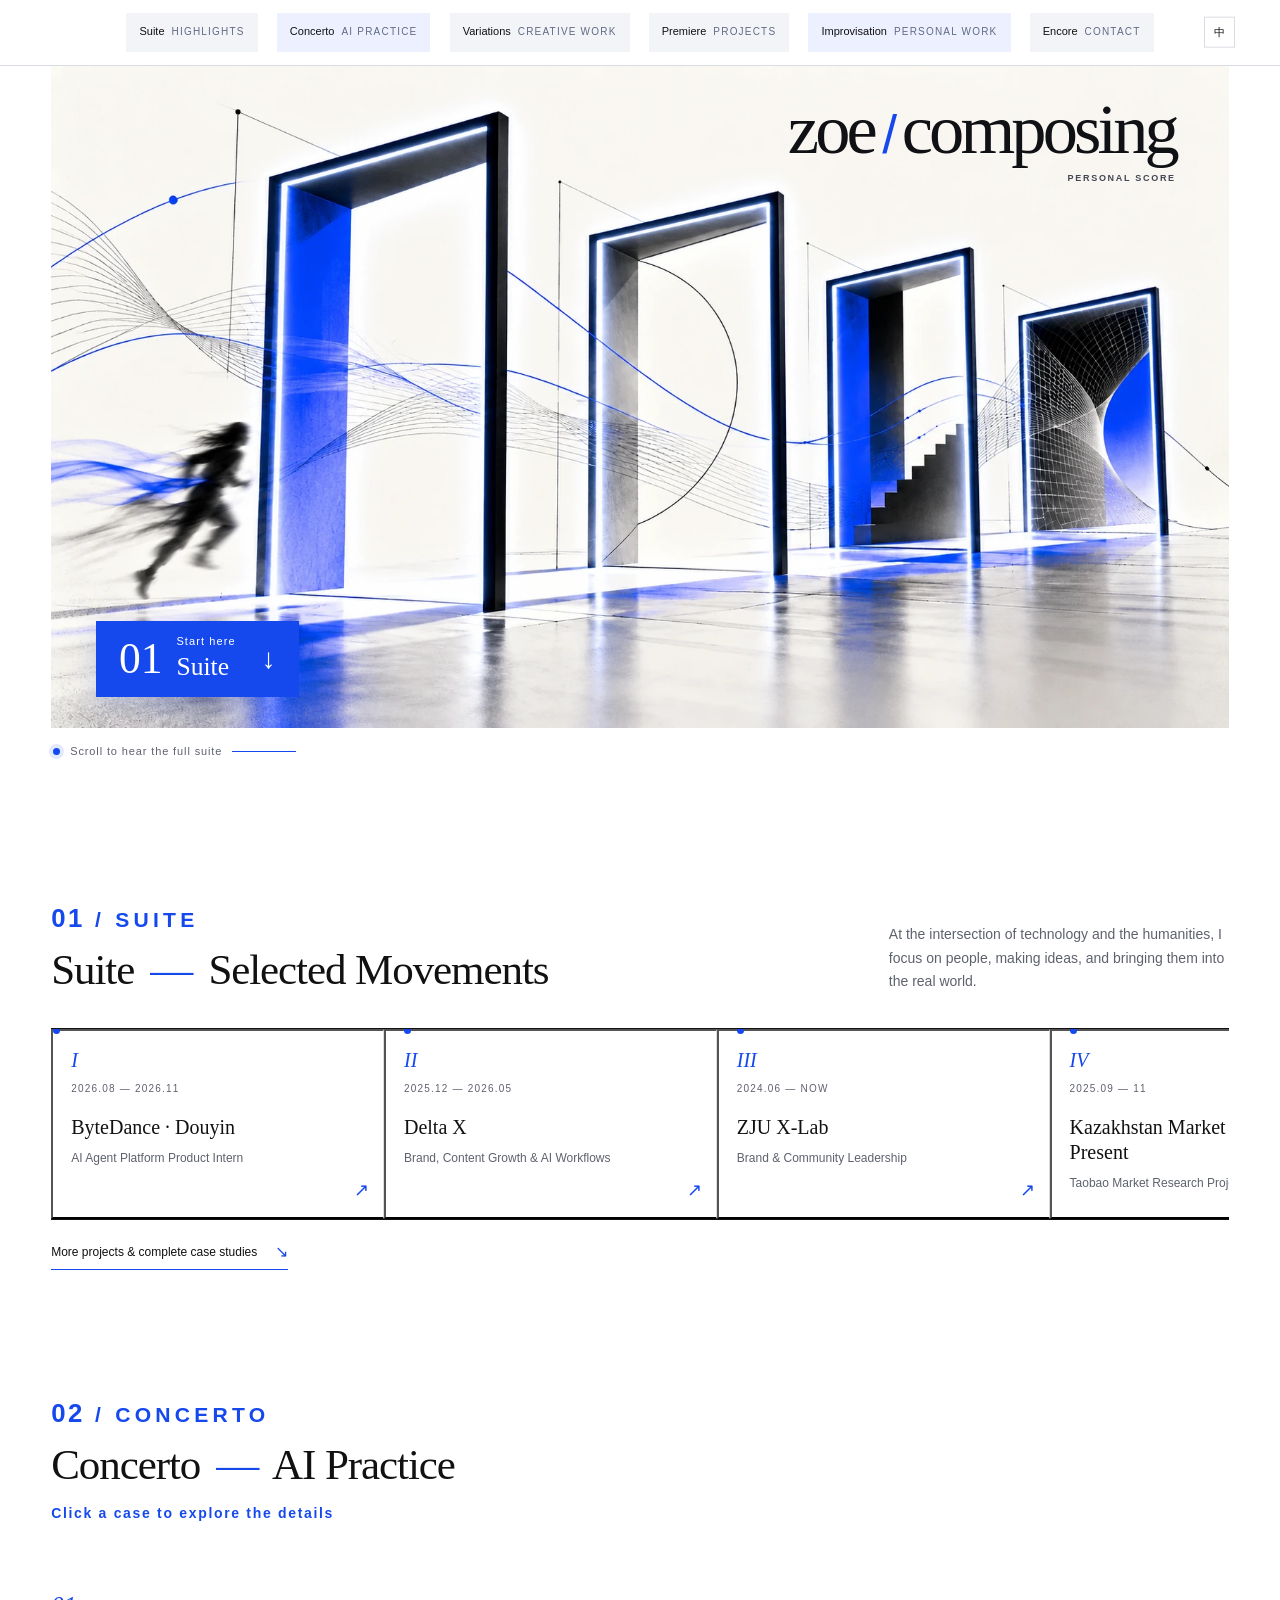
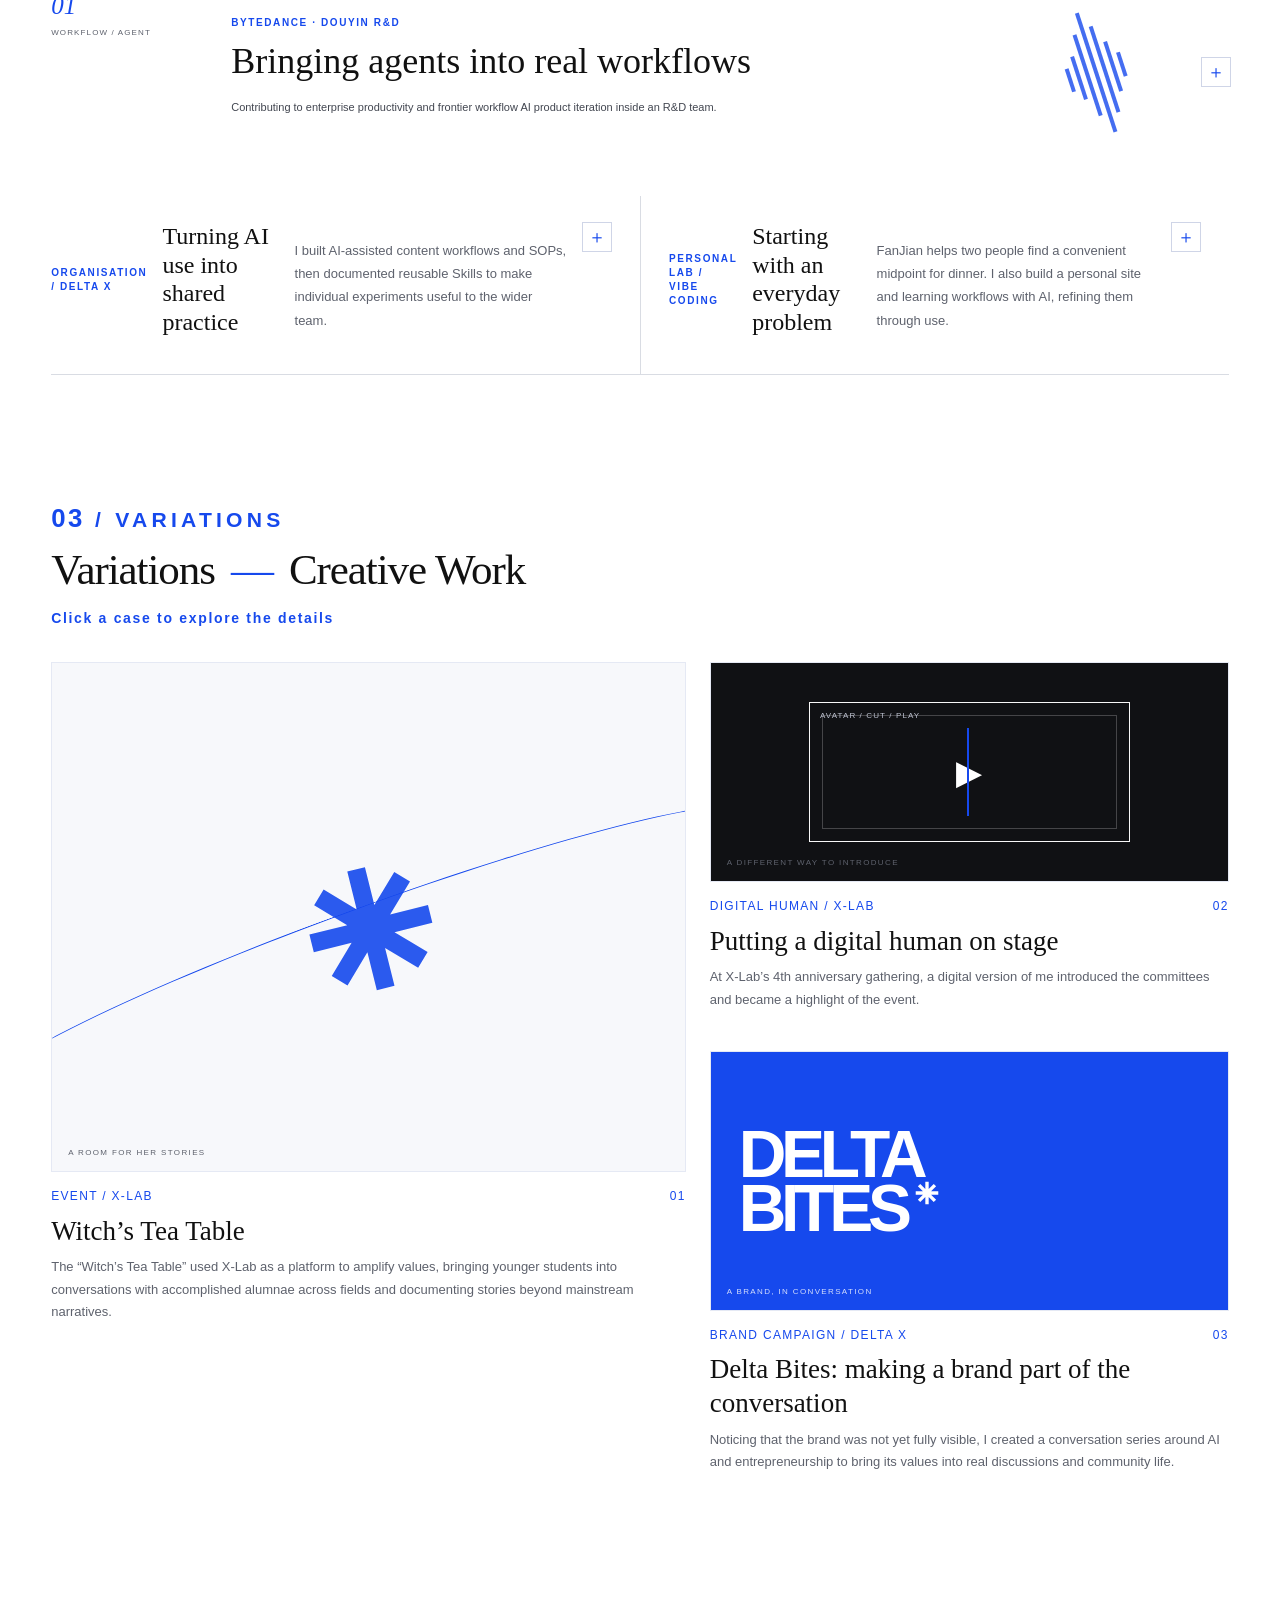
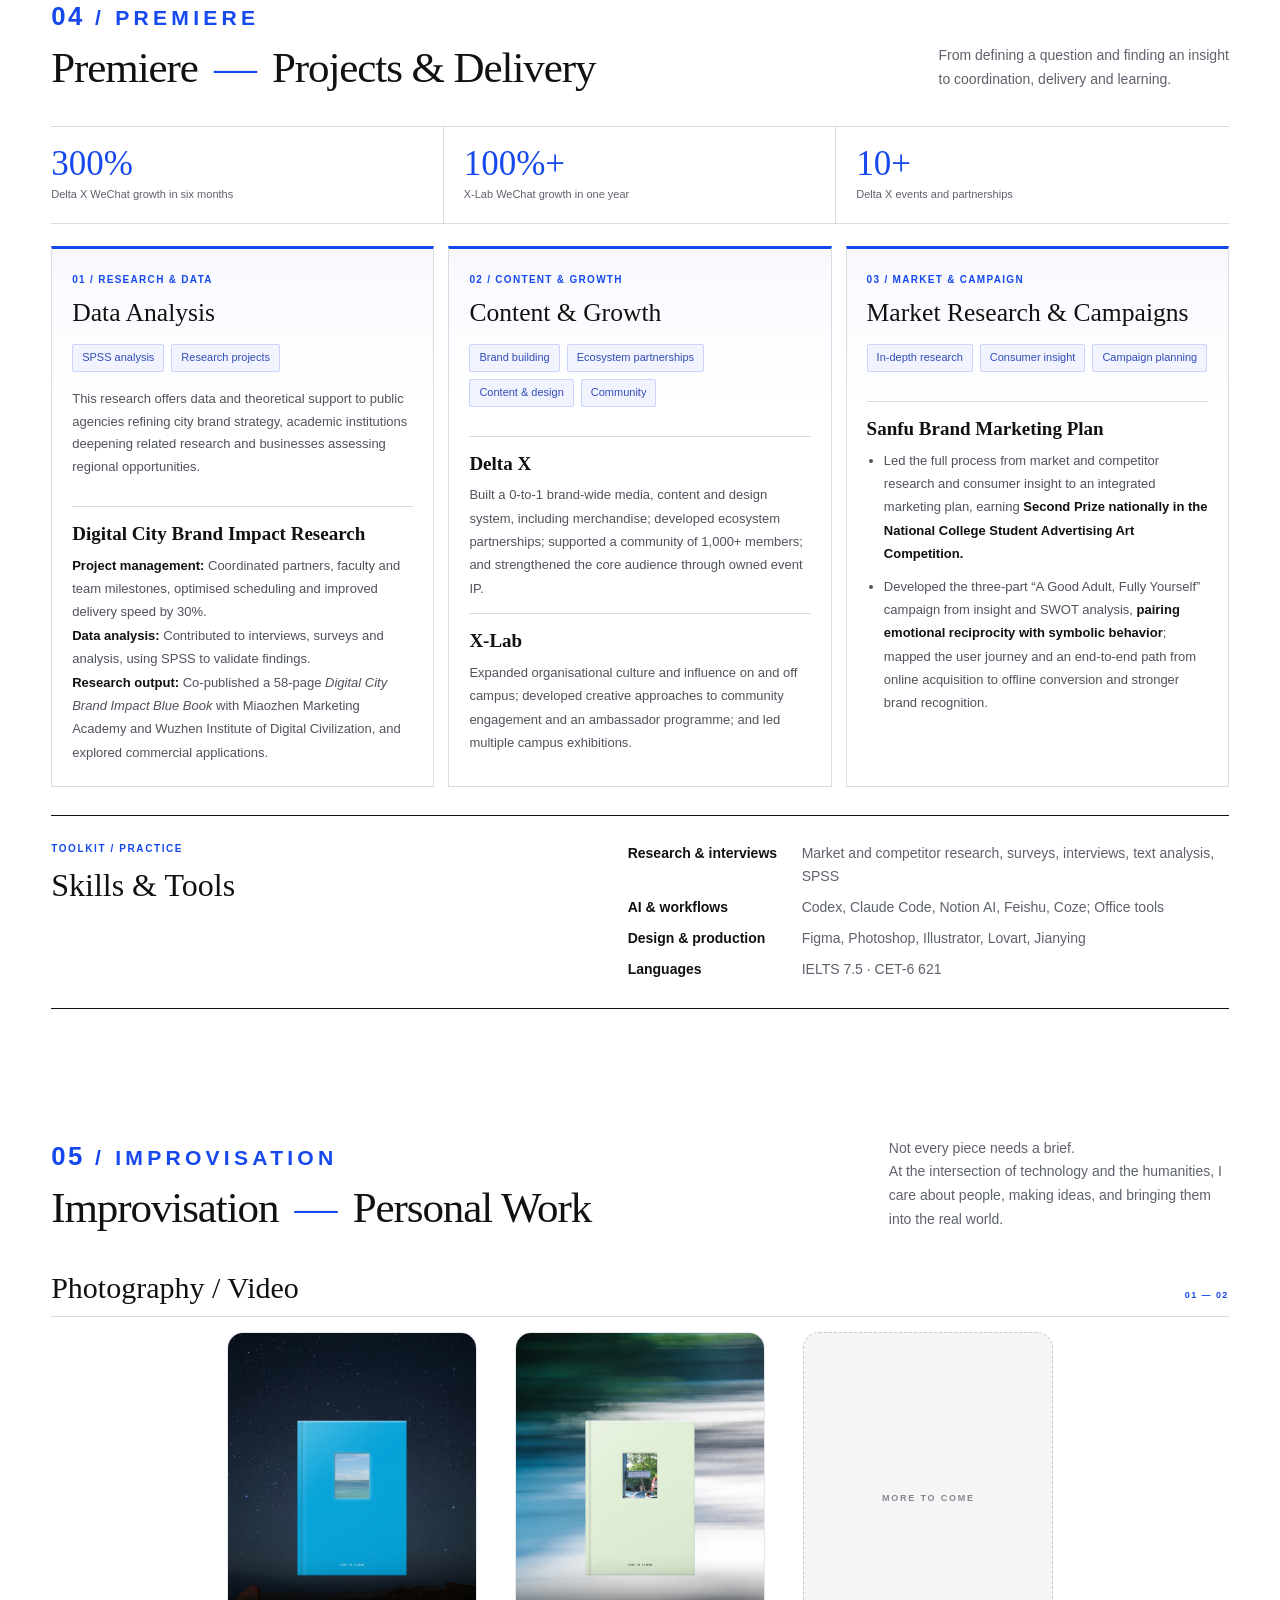
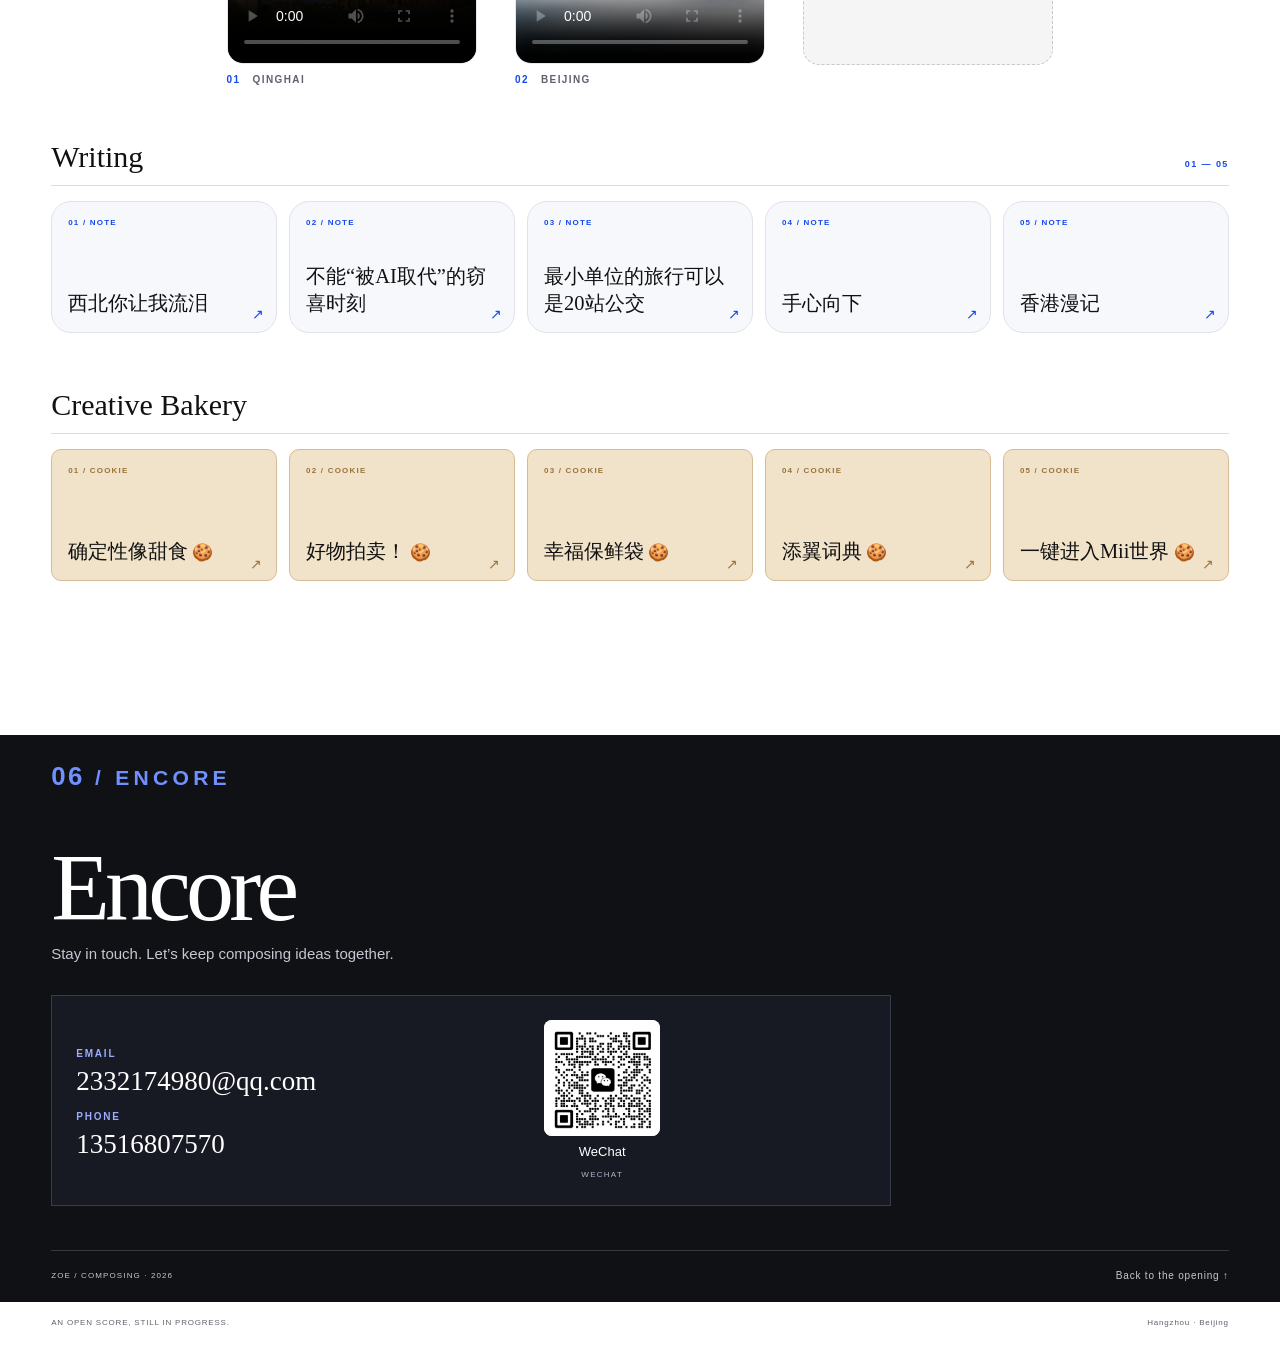
==== en.html @ f00bb07e "Publish complete zoe/composing portfolio with responsive layouts and media" ====
<!doctype html>
<html lang="en"><head><meta charset="utf-8"><meta name="viewport" content="width=device-width,initial-scale=1"><meta name="theme-color" content="#fff"><title>zoe/composing</title><meta name="description" content="Zoe's portfolio in AI practice, creative expression and project delivery."><link rel="stylesheet" href="portfolio.css?v=20261102-compact"><script defer src="portfolio.js?v=20261102-encore-qr"></script></head><body><a class="skip-link" href="#main">Skip to content</a>
<header class="site-header"><nav class="main-nav" aria-label="Main navigation"><a href="#suite"><span>Suite</span><small>HIGHLIGHTS</small></a><a href="#concerto"><span>Concerto</span><small>AI PRACTICE</small></a><a href="#variations"><span>Variations</span><small>CREATIVE WORK</small></a><a href="#premiere"><span>Premiere</span><small>PROJECTS</small></a><a href="#improvisation"><span>Improvisation</span><small>PERSONAL WORK</small></a><a href="#encore"><span>Encore</span><small>CONTACT</small></a></nav><div class="header-actions"><a class="language-switch" href="index.html" lang="zh-CN">中</a></div></header>
<main id="main"><section class="hero" aria-labelledby="hero-title"><div class="hero-art"><img src="images/hero.webp" alt="An abstract, blurred runner approaches but has not entered the first of four doorframes with white fluorescent edges and blue lines." fetchpriority="high"><h1 id="hero-title" class="hero-lockup"><span>zoe</span><i>/</i><span>composing</span><small>PERSONAL SCORE</small></h1><a class="suite-entry" href="#suite"><span class="suite-entry-number">01</span><span class="suite-entry-copy"><small>Start here</small><strong>Suite</strong></span><span class="suite-entry-arrow" aria-hidden="true">↓</span></a><a class="door-hotspot door-one" href="#concerto" aria-label="Enter Concerto: AI Practice"><span>02 · Concerto ↗</span></a><a class="door-hotspot door-two" href="#variations" aria-label="Enter Variations: Creative Work"><span>03 · Variations ↗</span></a><a class="door-hotspot door-three" href="#premiere" aria-label="Enter Premiere: Projects"><span>04 · Premiere ↗</span></a><a class="door-hotspot door-four" href="#improvisation" aria-label="Enter Improvisation: Personal Work"><span>05 · Improvisation ↗</span></a></div><div class="scroll-cue"><span class="pulse"></span>Scroll to hear the full suite <span class="cue-line"></span></div></section>

<section class="section" id="suite"><div class="section-head"><div><p class="kicker"><span class="kicker-number">01</span> / SUITE</p><h2>Suite <em>—</em> Selected Movements</h2></div><p class="section-intro">At the intersection of technology and the humanities, I focus on people, making ideas, and bringing them into the real world.</p></div><div class="timeline">
<button class="timeline-item" type="button" data-dialog-open="exp-bytedance"><span class="timeline-no">I</span><span class="timeline-date">2026.08 — 2026.11</span><strong>ByteDance · Douyin</strong><span class="timeline-role">AI Agent Platform Product Intern</span><span class="timeline-arrow">↗</span></button>
<button class="timeline-item" type="button" data-dialog-open="exp-delta"><span class="timeline-no">II</span><span class="timeline-date">2025.12 — 2026.05</span><strong>Delta X</strong><span class="timeline-role">Brand, Content Growth &amp; AI Workflows</span><span class="timeline-arrow">↗</span></button>
<button class="timeline-item" type="button" data-dialog-open="exp-xlab"><span class="timeline-no">III</span><span class="timeline-date">2024.06 — NOW</span><strong>ZJU X-Lab</strong><span class="timeline-role">Brand &amp; Community Leadership</span><span class="timeline-arrow">↗</span></button>
<button class="timeline-item" type="button" data-dialog-open="exp-kazakhstan"><span class="timeline-no">IV</span><span class="timeline-date">2025.09 — 11</span><strong>Kazakhstan Market Research &amp; Present</strong><span class="timeline-role">Taobao Market Research Project</span><span class="timeline-arrow">↗</span></button></div><a class="text-cta" href="#premiere">More projects &amp; complete case studies <span>↘</span></a></section>
<section class="section" id="concerto"><div class="section-head"><div><p class="kicker"><span class="kicker-number">02</span> / CONCERTO</p><h2>Concerto <em>—</em> AI Practice</h2><p class="section-note">Click a case to explore the details</p></div></div>
<details class="practice-feature"><summary><div class="feature-index">01 <span>WORKFLOW / AGENT</span></div><div class="feature-copy"><p class="micro-label">BYTEDANCE · DOUYIN R&amp;D</p><h3>Bringing agents into real workflows</h3><p>Contributing to enterprise productivity and frontier workflow AI product iteration inside an R&amp;D team.</p></div><div class="score-mark" aria-hidden="true"><span></span><span></span><span></span><span></span><span></span><span></span><span></span></div><span class="expand-mark" aria-hidden="true">＋</span></summary><div class="practice-extra"><p class="micro-label">BITS OF KNOW-HOW</p><ul><li>End-to-end delivery determines the impact of AI products for individuals and teams.</li><li>Product iteration should respect user habits, while meaningful innovation can still be disruptive.</li><li>A product’s differentiation often comes down to visibility.</li></ul></div></details>
<div class="concerto-grid"><details class="practice-mini"><summary><p class="micro-label">ORGANISATION / DELTA X</p><h3>Turning AI use into shared practice</h3><p>I built AI-assisted content workflows and SOPs, then documented reusable Skills to make individual experiments useful to the wider team.</p><span class="expand-mark" aria-hidden="true">＋</span></summary><div class="practice-extra"><p class="micro-label">HUMAN IN THE LOOP</p><h4>Visual assets</h4><p>Human idea → Claude / Codex → Figma / Lovart / Canva → human review and publishing</p><h4>Content production</h4><p>Human discussion and outline; set the writing Skill, output and boundaries → AI drafts the outline and copy → human review and publishing</p><p class="practice-insight">Bring creativity and insight to the front end, and judgment and a willingness to challenge to the back end, for stronger collaboration with AI.</p></div></details><details class="practice-mini"><summary><p class="micro-label">PERSONAL LAB / VIBE CODING</p><h3>Starting with an everyday problem</h3><p>FanJian helps two people find a convenient midpoint for dinner. I also build a personal site and learning workflows with AI, refining them through use.</p><span class="expand-mark" aria-hidden="true">＋</span></summary><div class="practice-extra"><h4>FanJian mini program</h4><p>A small tool built in two evenings with vibe coding to help local friends choose where to meet, eat or explore. It is currently in a test build; scan the code for a closer look.</p><div class="fanjian-visuals"><img class="case-qr" src="images/variations/fanjian-qr.jpeg" alt="FanJian mini program QR code"><img class="case-poster" src="images/variations/fanjian-poster.png" alt="FanJian mini program poster"></div><h4>Personal Skills and AI tools</h4><p>My English-learning website, a local gazetteer Skill, daily news and technology briefings, and a weekly creative-trends digest.</p></div></details></div></section>
<section class="section" id="variations"><div class="section-head"><div><p class="kicker"><span class="kicker-number">03</span> / VARIATIONS</p><h2>Variations <em>—</em> Creative Work</h2><p class="section-note">Click a case to explore the details</p></div></div><div class="variation-grid">
<article class="variation-card variation-card-large"><button class="variation-open" type="button" data-dialog-open="work-witch" aria-label="Open Witch’s Tea Table case"><span class="variation-art witch-art" aria-hidden="true"><span class="moon-mark"><svg class="score-star" viewBox="0 0 100 100" aria-hidden="true"><path fill="currentColor" d="M43 3h14v30l21-21 10 10-21 21h30v14H67l21 21-10 10-21-21v30H43V67L22 88 12 78l21-21H3V43h30L12 22l10-10 21 21Z"/></svg></span><span class="art-caption">A ROOM FOR HER STORIES</span><div class="orbit-line"></div></span></button><div class="variation-meta"><span>EVENT / X-LAB</span><span>01</span></div><h3>Witch’s Tea Table</h3><p>The “Witch’s Tea Table” used X-Lab as a platform to amplify values, bringing younger students into conversations with accomplished alumnae across fields and documenting stories beyond mainstream narratives.</p></article>
<article class="variation-card"><button class="variation-open" type="button" data-dialog-open="work-digital" aria-label="Open digital human video case"><span class="variation-art digital-art" aria-hidden="true"><span class="screen-frame"><span>AVATAR / CUT / PLAY</span><i>▶</i></span><span class="art-caption">A DIFFERENT WAY TO INTRODUCE</span></span></button><div class="variation-meta"><span>DIGITAL HUMAN / X-LAB</span><span>02</span></div><h3>Putting a digital human on stage</h3><p>At X-Lab’s 4th anniversary gathering, a digital version of me introduced the committees and became a highlight of the event.</p></article>
<article class="variation-card variation-card-wide"><button class="variation-open" type="button" data-dialog-open="work-bites" aria-label="Open Delta Bites case"><span class="variation-art bites-art" aria-hidden="true"><span class="bites-word">DELTA<br>BITES<span><svg class="score-star" viewBox="0 0 100 100" aria-hidden="true"><path fill="currentColor" d="M43 3h14v30l21-21 10 10-21 21h30v14H67l21 21-10 10-21-21v30H43V67L22 88 12 78l21-21H3V43h30L12 22l10-10 21 21Z"/></svg></span></span><span class="art-caption">A BRAND, IN CONVERSATION</span></span></button><div class="variation-meta"><span>BRAND CAMPAIGN / DELTA X</span><span>03</span></div><h3>Delta Bites: making a brand part of the conversation</h3><p>Noticing that the brand was not yet fully visible, I created a conversation series around AI and entrepreneurship to bring its values into real discussions and community life.</p></article>
</div></section>
<section class="section" id="premiere"><div class="section-head"><div><p class="kicker"><span class="kicker-number">04</span> / PREMIERE</p><h2>Premiere <em>—</em> Projects &amp; Delivery</h2></div><p class="section-intro">From defining a question and finding an insight<br>to coordination, delivery and learning.</p></div>
<div class="outcomes"><div><b>300%</b><span>Delta X WeChat growth in six months</span></div><div><b>100%+</b><span>X-Lab WeChat growth in one year</span></div><div><b>10+</b><span>Delta X events and partnerships</span></div></div>
<div class="premiere-grid" tabindex="0" role="region" aria-label="Projects: swipe horizontally to explore">
<article class="premiere-card"><p class="premiere-index">01 / RESEARCH &amp; DATA</p><h3>Data Analysis</h3><div class="capability-tags"><span>SPSS analysis</span><span>Research projects</span></div><p class="premiere-intro">This research offers data and theoretical support to public agencies refining city brand strategy, academic institutions deepening related research and businesses assessing regional opportunities.</p><div class="premiere-project"><h4>Digital City Brand Impact Research</h4><p><b>Project management:</b> Coordinated partners, faculty and team milestones, optimised scheduling and improved delivery speed by 30%.<br><b>Data analysis:</b> Contributed to interviews, surveys and analysis, using SPSS to validate findings.<br><b>Research output:</b> Co-published a 58-page <i>Digital City Brand Impact Blue Book</i> with Miaozhen Marketing Academy and Wuzhen Institute of Digital Civilization, and explored commercial applications.</p></div></article>
<article class="premiere-card"><p class="premiere-index">02 / CONTENT &amp; GROWTH</p><h3>Content &amp; Growth</h3><div class="capability-tags"><span>Brand building</span><span>Ecosystem partnerships</span><span>Content &amp; design</span><span>Community</span></div><div class="premiere-project"><h4>Delta X</h4><p>Built a 0-to-1 brand-wide media, content and design system, including merchandise; developed ecosystem partnerships; supported a community of 1,000+ members; and strengthened the core audience through owned event IP.</p></div><div class="premiere-project"><h4>X-Lab</h4><p>Expanded organisational culture and influence on and off campus; developed creative approaches to community engagement and an ambassador programme; and led multiple campus exhibitions.</p></div></article>
<article class="premiere-card"><p class="premiere-index">03 / MARKET &amp; CAMPAIGN</p><h3>Market Research &amp; Campaigns</h3><div class="capability-tags"><span>In-depth research</span><span>Consumer insight</span><span>Campaign planning</span></div><div class="premiere-project"><h4>Sanfu Brand Marketing Plan</h4><ul><li>Led the full process from market and competitor research and consumer insight to an integrated marketing plan, earning <strong>Second Prize nationally in the National College Student Advertising Art Competition.</strong></li><li>Developed the three-part “A Good Adult, Fully Yourself” campaign from insight and SWOT analysis, <strong>pairing emotional reciprocity with symbolic behavior</strong>; mapped the user journey and an end-to-end path from online acquisition to offline conversion and stronger brand recognition.</li></ul></div></article>
</div>
<div class="toolkit"><div><p class="micro-label">TOOLKIT / PRACTICE</p><h3>Skills &amp; Tools</h3></div><div class="toolkit-list"><p><b>Research &amp; interviews</b><span>Market and competitor research, surveys, interviews, text analysis, SPSS</span></p><p><b>AI &amp; workflows</b><span>Codex, Claude Code, Notion AI, Feishu, Coze; Office tools</span></p><p><b>Design &amp; production</b><span>Figma, Photoshop, Illustrator, Lovart, Jianying</span></p><p><b>Languages</b><span>IELTS 7.5 · CET-6 621</span></p></div></div></section>
<section class="section" id="improvisation"><div class="section-head"><div><p class="kicker"><span class="kicker-number">05</span> / IMPROVISATION</p><h2>Improvisation <em>—</em> Personal Work</h2></div><p class="section-intro">Not every piece needs a brief.<br>At the intersection of technology and the humanities, I care about people, making ideas, and bringing them into the real world.</p></div><div class="improv-subhead"><h3>Photography / Video</h3><span>01 — 02</span></div><div class="video-score"><figure class="video-piece"><div class="video-frame"><video controls playsinline preload="metadata" poster="images/improvisation/cover-1.jpg" aria-label="Photography collection 1" title="Photography collection 1"><source src="images/improvisation/摄影集1.mp4" type="video/mp4"></video></div><figcaption><span>01</span> QINGHAI</figcaption></figure><figure class="video-piece"><div class="video-frame"><video controls playsinline preload="metadata" poster="images/improvisation/cover-2.jpg" aria-label="Photography collection 2" title="Photography collection 2"><source src="images/improvisation/摄影集2.mp4" type="video/mp4"></video></div><figcaption><span>02</span> BEIJING</figcaption></figure><figure class="video-piece video-coming"><div class="video-frame video-placeholder" role="img" aria-label="More to come"><span>MORE TO COME</span></div></figure></div><div class="improv-subhead writing-subhead"><h3>Writing</h3><span>01 — 05</span></div><div class="improv-tiles writing-tiles"><button class="improv-tile writing-tile" type="button" data-card-open="writing-1" aria-haspopup="dialog"><span class="tile-index">01 / NOTE</span><span class="tile-title">西北你让我流泪</span><span class="tile-arrow" aria-hidden="true">↗</span></button><button class="improv-tile writing-tile" type="button" data-card-open="writing-2" aria-haspopup="dialog"><span class="tile-index">02 / NOTE</span><span class="tile-title">不能“被AI取代”的窃喜时刻</span><span class="tile-arrow" aria-hidden="true">↗</span></button><button class="improv-tile writing-tile" type="button" data-card-open="writing-3" aria-haspopup="dialog"><span class="tile-index">03 / NOTE</span><span class="tile-title">最小单位的旅行可以是20站公交</span><span class="tile-arrow" aria-hidden="true">↗</span></button><button class="improv-tile writing-tile" type="button" data-card-open="writing-4" aria-haspopup="dialog"><span class="tile-index">04 / NOTE</span><span class="tile-title">手心向下</span><span class="tile-arrow" aria-hidden="true">↗</span></button><button class="improv-tile writing-tile" type="button" data-card-open="writing-5" aria-haspopup="dialog"><span class="tile-index">05 / NOTE</span><span class="tile-title">香港漫记</span><span class="tile-arrow" aria-hidden="true">↗</span></button></div><div class="bakery-strip"><div class="bakery-heading"><div><h3>Creative Bakery</h3></div></div><div class="improv-tiles bakery-tiles"><button class="improv-tile bakery-tile" type="button" data-card-open="bakery-1" aria-haspopup="dialog"><span class="tile-index">01 / COOKIE</span><span class="tile-title">确定性像甜食</span><span class="tile-arrow" aria-hidden="true">↗</span></button><button class="improv-tile bakery-tile" type="button" data-card-open="bakery-2" aria-haspopup="dialog"><span class="tile-index">02 / COOKIE</span><span class="tile-title">好物拍卖！</span><span class="tile-arrow" aria-hidden="true">↗</span></button><button class="improv-tile bakery-tile" type="button" data-card-open="bakery-3" aria-haspopup="dialog"><span class="tile-index">03 / COOKIE</span><span class="tile-title">幸福保鲜袋</span><span class="tile-arrow" aria-hidden="true">↗</span></button><button class="improv-tile bakery-tile" type="button" data-card-open="bakery-4" aria-haspopup="dialog"><span class="tile-index">04 / COOKIE</span><span class="tile-title">添翼词典</span><span class="tile-arrow" aria-hidden="true">↗</span></button><button class="improv-tile bakery-tile" type="button" data-card-open="bakery-5" aria-haspopup="dialog"><span class="tile-index">05 / COOKIE</span><span class="tile-title">一键进入Mii世界</span><span class="tile-arrow" aria-hidden="true">↗</span></button></div></div></section>
<section class="encore-section" id="encore"><div class="encore-top"><p class="kicker"><span class="kicker-number">06</span> / ENCORE</p></div><div class="encore-main"><h2>Encore</h2><p>Stay in touch. Let’s keep composing ideas together.</p><div class="contact-grid"><div class="contact-details"><span class="contact-label">EMAIL</span><a href="mailto:2332174980@qq.com">2332174980@qq.com</a><span class="contact-label">PHONE</span><a class="contact-phone" href="tel:13516807570">13516807570</a></div><div class="qr-card"><img class="qr-image" src="images/contact/wechat-qr.jpg" alt="WeChat QR code" loading="lazy"><span>WeChat</span><small>WECHAT</small></div></div></div><div class="encore-bottom"><span>ZOE / COMPOSING · 2026</span><a href="#">Back to the opening ↑</a></div></section>
</main><div class="dialog-layer">
<dialog class="info-dialog" id="exp-bytedance"><div class="dialog-head"><div><p>EXPERIENCE / 01</p><h2>ByteDance · Douyin</h2></div><button class="dialog-close" type="button" aria-label="Close">×</button></div><div class="dialog-body"><p class="dialog-role">AI Agent Platform Product Intern · Aug–Nov 2026</p><p>Working on an internal AI Agent platform in Douyin’s R&amp;D organisation, exploring collaboration around task context, workflows and team knowledge.</p><h3>What I worked on</h3><ul><li>Built a user segmentation and lifecycle framework from behavioral data. During the tracking period, weekly churn fell by one third and reactivation among churned users rose by about 20%.</li><li>Independently conducted in-depth interviews on the product and comparable tools, surfacing pain points around notification overload, Agent loop stability and cross-task context.</li><li>Designed product growth initiatives through scenario-led examples, high-frequency templates and user practices; template coverage rose 20% and weekly retention increased 30%+.</li></ul></div></dialog>
<dialog class="info-dialog" id="exp-delta"><div class="dialog-head"><div><p>EXPERIENCE / 02</p><h2>Delta X</h2></div><button class="dialog-close" type="button" aria-label="Close">×</button></div><div class="dialog-body"><p class="dialog-role">Startup incubator · Dec 2025–May 2026</p><p>Delta X supports original innovation by young people in China and early PMF discovery, with a focus on applied AI. As Brand &amp; Growth Lead, I owned brand strategy, content systems and audience growth.</p><h3>What I worked on</h3><ul><li><b>AI-assisted content operations:</b> Combined Claude Code and Codex with Lovart and Figma; created reusable writing Skills and 5+ SOPs across events, communities and editorial programs, raising team content output efficiency by about 40%.</li><li><b>Brand IP and partnerships:</b> Launched Delta Bites, a conversation series on AI agents, AI startups and innovation. Co-produced 10+ events with Douyin, ZhenFund, MiraclePlus and Datawhale.</li><li><b>Content growth:</b> Built WeChat and Xiaohongshu channels. WeChat followers grew 300% in six months; 10+ vertical communities reached 1,000+ founders, investors and developers.</li></ul></div></dialog>
<dialog class="info-dialog" id="exp-xlab"><div class="dialog-head"><div><p>EXPERIENCE / 03</p><h2>ZJU X-Lab</h2></div><button class="dialog-close" type="button" aria-label="Close">×</button></div><div class="dialog-body"><p class="dialog-role">Brand and organisation leadership · Jun 2024–present</p><p>ZJU X-Lab is Zhejiang University’s university-level innovation and entrepreneurship platform. As Brand Lead, I built its content system, partnerships and student team.</p><h3>Brand building</h3><ul><li>Reframed the lab’s communications and built website and WeChat content systems; WeChat followers grew over 100% in one year, with dozens of original and high-performing articles.</li><li>Created a “2+4” editorial program based on audience needs and the lab’s strengths. My article was published on the Frontline platform.</li></ul><h3>Programs and leadership</h3><ul><li>Led 10+ exhibitions, university-industry partnerships, Women’s Day programs and interdisciplinary bootcamps, reaching 10,000+ attendances.</li><li>Led a team of 100+ students, built mentorship practices and a core PR team, and documented 50+ collaboration resources.</li></ul></div></dialog>
<dialog class="info-dialog" id="exp-kazakhstan"><div class="dialog-head"><div><p>EXPERIENCE / 04</p><h2>Kazakhstan Market Research &amp; Present</h2></div><button class="dialog-close" type="button" aria-label="Close">×</button></div><div class="dialog-body"><p class="dialog-role">Taobao market entry plan · Sep–Nov 2025</p><p>Researched Kazakhstan’s e-commerce market, consumer behavior, social platforms and creators to inform Taobao’s market entry and marketing plan.</p><h3>Deliverables</h3><ul><li>Market and consumer research across the economy, e-commerce and shopping behaviors, delivered as a 58-page report.</li><li>Social landscape analysis of Instagram and TikTok, a creator evaluation framework and a shortlist of 100+ high-potential KOL/KOC accounts.</li><li>Full-funnel growth strategy spanning acquisition, conversion and retention, with creator, seasonal and event marketing and tiered creator partnerships.</li></ul></div></dialog>
<dialog class="info-dialog" id="work-witch"><div class="dialog-head"><div><p>CREATIVE CASE / 01 · X-LAB</p><h2>Witch’s Tea Table</h2></div><button class="dialog-close" type="button" aria-label="Close">×</button></div><div class="dialog-body"><img class="case-cover" src="images/variations/witch-cover.png" alt="Witch’s Tea Table event cover"><p>Women’s stories have long mattered to me. In March 2025, I started a small International Women’s Day project using books, handwritten letters and postcard exchanges to share feminist perspectives.</p><p>Realising the limits of an individual effort, I brought the project to X-Lab in 2026 and invited younger students to speak with accomplished alumnae from many fields. The conversations explored a wide range of life questions and made space for stories beyond male-centered and mainstream narratives. The final work reached audiences beyond the original community.</p><p>More than the event itself, I value that it turned a personal concern into action and gave me a wider platform to move toward the change I hope to see.</p><p><a class="inline-link" href="https://mp.weixin.qq.com/s/eCism3tfy1Ztk7DcNquB4w" target="_blank" rel="noopener">Read the event recap ↗</a></p></div></dialog>
<dialog class="info-dialog" id="work-digital"><div class="dialog-head"><div><p>CREATIVE CASE / 02 · X-LAB</p><h2>Putting a digital human on stage</h2></div><button class="dialog-close" type="button" aria-label="Close">×</button></div><div class="dialog-body"><video class="case-video" controls playsinline preload="metadata" poster="images/variations/digital-human-cover.jpg"><source src="images/variations/digital-human.mp4" type="video/mp4">Your browser does not support video playback.</video><p>I enjoy exploring different forms of expression, including video. A digital human made a usually dry committee introduction more engaging, with sound effects and animation sustaining audience interest. Its expressive range can exceed everyday human performance, though it is also harder to control, so for now I treat it as an experiment in entertainment.</p></div></dialog>
<dialog class="info-dialog" id="work-bites"><div class="dialog-head"><div><p>CREATIVE CASE / 03 · DELTA X</p><h2>Delta Bites: Bringing the brand to life through conversation</h2></div><button class="dialog-close" type="button" aria-label="Close">×</button></div><div class="dialog-body"><img class="case-cover" src="images/variations/delta-bites-cover.png" alt="Delta Bites event visual cover"><p>There is plenty of discussion about tools, while the application layer changes rapidly. We wanted to explore what can last through cycles, and how people can find their footing in the current.</p><p>We also saw that the brand relied heavily on external partnerships for reach and had limited recognition of its own. We started bringing together people who were making things and named the series “Delta Bites” — Delta X’s own IP.</p><p>Our conversations explore people-centered themes: how higher education shapes people and their growth, interaction between people and agents, product design, and startup ecosystems in Silicon Valley and China.</p><p>As a core initiator, I coordinated planning, promotion, guest outreach, community and on-site execution, and established the series’ brand guidelines.</p><p>Selected episodes:</p><p><a class="inline-link" href="https://mp.weixin.qq.com/s/dFhjvTXKNXHSsbANmIZtbw" target="_blank" rel="noopener">Episode highlight 1 ↗</a> <a class="inline-link" href="https://mp.weixin.qq.com/s/AZipOYZiybHIOFI0wAgfJw" target="_blank" rel="noopener">Episode highlight 2 ↗</a></p></div></dialog><dialog class="info-dialog writing-dialog" id="writing-1" data-card-group="writing" data-card-index="1"><div class="dialog-head"><div><p>WRITING / PERSONAL NOTES</p><h2>西北你让我流泪</h2></div><button class="dialog-close" type="button" aria-label="关闭">×</button></div><div class="writing-cover"><img src="images/writing/cover-1.jpeg" alt="Writing cover 1" loading="lazy"></div><div class="dialog-body card-body"><p>西北或者只说青海，把我变成“感性”的人。</p><p>其实那边风大，沙大，加上我不爱戴墨镜，让双眼承受了太多，而面对种种景致又要尽可能地睁大眼睛。</p><p>到了后面几天，风一刮我就会开始流泪，沙子进眼睛了，也会。</p><p>还有些时候其实无关风沙，只是面对这些从未见过的地形地貌，面对远远超出人类想象的宏大，忽然就泪水盈眶。</p><p>奇崛的地貌在脚下展开，日夜间眼前的景色交替着变：黑色的火山岩与粗粝的沙土竟能画出江南样的水墨画。劲风掀起尘暴的瞬间美得像武侠片；</p><p>雪山融水改道，荒漠的雅丹地貌自此注入水流与生命。走在大土堆之间，等到日落与粉黛晚霞缓缓降临；</p><p>夜里行至无光区，万里银河就这样横亘于前，浩瀚星空像球幕一样包裹着地面。</p><p>而在此之前，我们对头顶的星空、远处的山峦、脚下的沙土毫无察觉。</p></div><div class="card-nav" aria-label="Card navigation"><button type="button" data-card-prev aria-label="Previous card">‹</button><button type="button" data-card-next aria-label="Next card">›</button></div></dialog><dialog class="info-dialog writing-dialog" id="writing-2" data-card-group="writing" data-card-index="2"><div class="dialog-head"><div><p>WRITING / PERSONAL NOTES</p><h2>不能“被AI取代”的窃喜时刻</h2></div><button class="dialog-close" type="button" aria-label="关闭">×</button></div><div class="writing-cover writing-cover-full"><img src="images/writing/cover-2.jpeg" alt="Writing cover 2" loading="lazy"></div><div class="dialog-body card-body"><p>我视“不能被AI取代”为一句颇高的赞美，尽管它往往是友人对我荒谬言行的评价。近来AI无孔不入地深入我们的生活，看到一篇文章我第一反应往往是“它是不是AI写的？”，继而又觉得质疑本身就是对作者的冒犯。只是我有时候忍不住会想，我们人为什么还要写作？</p><p>昨天在Notion调教了一个agent，可以将我只言片语的灵感和点子，转化、润色成连贯的文段。就在刚才它输出了一则非常优美、切实生动的文字，还补上了栩栩如生的细节，那一刻我就在想：那我还写什么？</p><p>最近又在看加缪的散文和随笔，即便是翻译的作品，文笔也非常优美自然，简洁又恰如其分，勾勒出我脑海里的千头万绪。</p><p>我想到，所有伟大的文学作品显然已经把人类的情感都表达了一遍。我们生命中可能经历的任何悲欢离合、任何曲折坎坷，它们甚至表达得比我们所感受到的更为精准，或者更具戏剧性。我又在想，那我还写什么？</p><p>近来用Typeless打字，它可以把我断断续续的语音输入，整合成条理结构非常清晰的分点段落。我又想，那我还写什么？</p><p>后来我想，也许我所能做的，就是固执地用粗粝、原生的语言去表达当下所思所想，我当下的存在。即使它是已经被书写过一百万次的历史，对于我和我所表达的对象来说，它依然是新的。</p><p>AI能写出非常漂亮的文字，但是有的时候人的表达不需要那么漂亮。一个偶得的灵感比漂亮的成文段落更加珍贵。看伟大的文学作品，是为了帮助我更好地表达我私人化的情感。Typeless能够帮助我们在商业化的场景下更高效地输出和交流，但它难以承载强烈的情感或是言语之下的深意。屏幕对面发来的一串爽朗的笑声，或是急促的诉说，远比最精妙的文字有力。</p><p>常拥有“不会被AI取代”的主体性，以及对当下、对自己的珍重，才能不以“二元替代”的关系与技术共存。技术能够让我们更高效地触达彼此，将我们所不擅长的变得更加擅长，这也就足够了。剩下的，就交还给我们自己吧。</p></div><div class="card-nav" aria-label="Card navigation"><button type="button" data-card-prev aria-label="Previous card">‹</button><button type="button" data-card-next aria-label="Next card">›</button></div></dialog><dialog class="info-dialog writing-dialog" id="writing-3" data-card-group="writing" data-card-index="3"><div class="dialog-head"><div><p>WRITING / PERSONAL NOTES</p><h2>最小单位的旅行可以是20站公交</h2></div><button class="dialog-close" type="button" aria-label="关闭">×</button></div><div class="writing-cover"><img src="images/writing/cover-3.jpeg" alt="Writing cover 3" loading="lazy"></div><div class="dialog-body card-body"><p>本想用骰子决定我的目的地，登上最先来的一辆公交，投到几就坐几站，下车，换乘下一班，这样一直漂浮到未知。但每次最多6站，不足以驶出很远，索性坐上一班车直坐到终点。</p><p>公交车的旅行与地铁不同，地铁在转瞬间穿梭过深层的地面，轰隆作响后你像地鼠一样刷新在新的地标；公交车则带着你摇摇摆摆，经由熟悉的街道熟悉的人们逐渐走远。</p><p>在车上，眼睛快速地印刷着面前的街景，我费力地读出经过的每一家店名，“坚美材料”是“坚持追求完美”的缩写，有的字样歪歪扭扭像拉花的作品；清空了大脑，不再关注自己，看着路上的每一个人行走在自己的世界里，交谈，疾驰，奔涌。所有的世界在车窗外发生，我看见了一切，但没有在脑海里留下深刻的印象。这样和世界浅浅地交手也好，没有更深的羁绊，但我与一切都有一面之缘。</p><p>75路的终点站是半山，我从未抵达在这里。一切陌生又有些熟悉，吃一碗哪里都差不多的老底子大排面，攀登一座竟跟宝石山也有些相似的山。</p><p>站在最高的观景台，让一阵阵风把所有的汗都吹干，困扰纠缠自己的琐事随风散去。当无数高楼大厦都化作积木般的微型景观，我的事对宇宙来说又到底有多重要。</p><p>没有多重要。我的事，在此刻，都没有追逐眼前的这只黄色蝴蝶重要。我与一只鲜活的生命差点撞了个满怀，我试图用镜头捕捉它飞行的踪影，却只得到一抹金黄。</p><p>我的生命也可能是一朵云，一只叮当响或者哑然无声的风铃，一阵飞扬的尘土，一片“被光选中”的金色梧桐叶，一簇绿枝，一只飞翔绿野仙踪的蝴蝶。可能是沉默的注视者，可能结伴而行，也可能独自上路、独自栖息。</p><p>我曾以为旅行一定要做好精确到时间表的攻略，要对着清单仔仔细细地检查，要准备好一切必须的用品、药品。我曾以为旅行一定要出发到很远很远，一个崭新的城市，崭新的地标，崭新的人们和文化。</p><p>原来最小单位的旅行可以是20站公交。</p><p>20站公交，一个无事的下午，我去了一个生活20年的城市中从未踏足的地方，爬了一座山。它足够高，足够远，让我听完了很多首歌，想通了一点事。它也足够近，足够熟悉，够我半天来回，换回来一个全新的自己。</p></div><div class="card-nav" aria-label="Card navigation"><button type="button" data-card-prev aria-label="Previous card">‹</button><button type="button" data-card-next aria-label="Next card">›</button></div></dialog><dialog class="info-dialog writing-dialog" id="writing-4" data-card-group="writing" data-card-index="4"><div class="dialog-head"><div><p>WRITING / PERSONAL NOTES</p><h2>手心向下</h2></div><button class="dialog-close" type="button" aria-label="关闭">×</button></div><div class="writing-cover"><img src="images/writing/cover-4.jpeg" alt="Writing cover 4" loading="lazy"></div><div class="dialog-body card-body"><p>习惯性自我归因，习惯性站在第二线，习惯性把部分错误归咎于性别，习惯性只是暗自忿忿——我以前会，现在时而也会这样，也许我们都或多或少有过这些时刻。</p><p>不要再等待别人给我们什么。</p><p>手心向上是索取和等待；</p><p>手心向下，世界都在我们手掌之中。</p></div><div class="card-nav" aria-label="Card navigation"><button type="button" data-card-prev aria-label="Previous card">‹</button><button type="button" data-card-next aria-label="Next card">›</button></div></dialog><dialog class="info-dialog writing-dialog" id="writing-5" data-card-group="writing" data-card-index="5"><div class="dialog-head"><div><p>WRITING / PERSONAL NOTES</p><h2>香港漫记</h2></div><button class="dialog-close" type="button" aria-label="关闭">×</button></div><div class="writing-cover"><img src="images/writing/cover-5.jpeg" alt="Writing cover 5" loading="lazy"></div><div class="dialog-body card-body"><p>不必说第一天晚饭就只好吃肯德基的狼狈，每天两万步打底的疲惫，反复被高德误导的不堪，行李箱把手双双折断的惨状，就是那去了广深港三地都没吃上的菠萝包，就足以让一个月后的我依然垂涎欲滴。</p><p>从旺角东到尖沙咀，从铜锣湾到中环，香港好似一阵将落未落的雨，数个狭小恰能回身的转角，一碗各色蔬菜杂糅的沙拉，得了一场在现代里寻古、在中古里寻新的流感，留下了理不完的刚开了头就要翻篇的极繁主义相册。</p></div><div class="card-nav" aria-label="Card navigation"><button type="button" data-card-prev aria-label="Previous card">‹</button><button type="button" data-card-next aria-label="Next card">›</button></div></dialog><dialog class="info-dialog writing-dialog bakery-dialog" id="bakery-1" data-card-group="bakery" data-card-index="1"><div class="dialog-head"><div><p>CREATIVE BAKERY / COOKIE PAPER</p><h2>确定性像甜食</h2></div><button class="dialog-close" type="button" aria-label="关闭">×</button></div><div class="dialog-body card-body"><p>原本在两次旅行中都发现，洗完澡放着洞洞鞋，晾一晚上肯定干不了；今天早上出寝室，晚上回来发现吹了一天空调鞋子竟然干了。</p><p>晚上在整合稿子时，有一句话是“（比赛是一个长期积累的过程），关乎过去的经验，关于当下的判断，...”我想了好久这两句话连着想表达什么，是指过去的经验和当下的判断会冲突，还是循序渐进，还是并列关系。最后我想，也许他们想写的是过去能影响现在，但当下仍然有很多不确定性需要反复确认。</p><p>确定性真的是一种像甜食一样的东西，得到轻易，满足轻易。“与不确定性共舞”，但实际上并不是这么轻飘飘甚至美化了的样子，事实上是与“不确定性”与生活厮杀的过程，你要把厌恶风险厌恶肯定的自己杀死，重塑一具血肉。</p></div><div class="card-nav" aria-label="Card navigation"><button type="button" data-card-prev aria-label="Previous card">‹</button><button type="button" data-card-next aria-label="Next card">›</button></div></dialog><dialog class="info-dialog writing-dialog bakery-dialog" id="bakery-2" data-card-group="bakery" data-card-index="2"><div class="dialog-head"><div><p>CREATIVE BAKERY / COOKIE PAPER</p><h2>好物拍卖！</h2></div><button class="dialog-close" type="button" aria-label="关闭">×</button></div><div class="dialog-body card-body"><img class="bakery-image" src="images/improvisation/烘焙店2.jpg" alt="好物拍卖！"></div><div class="card-nav" aria-label="Card navigation"><button type="button" data-card-prev aria-label="Previous card">‹</button><button type="button" data-card-next aria-label="Next card">›</button></div></dialog><dialog class="info-dialog writing-dialog bakery-dialog" id="bakery-3" data-card-group="bakery" data-card-index="3"><div class="dialog-head"><div><p>CREATIVE BAKERY / COOKIE PAPER</p><h2>幸福保鲜袋</h2></div><button class="dialog-close" type="button" aria-label="关闭">×</button></div><div class="dialog-body card-body"><img class="bakery-image" src="images/improvisation/烘焙店3.jpg" alt="幸福保鲜袋"></div><div class="card-nav" aria-label="Card navigation"><button type="button" data-card-prev aria-label="Previous card">‹</button><button type="button" data-card-next aria-label="Next card">›</button></div></dialog><dialog class="info-dialog writing-dialog bakery-dialog" id="bakery-4" data-card-group="bakery" data-card-index="4"><div class="dialog-head"><div><p>CREATIVE BAKERY / COOKIE PAPER</p><h2>添翼词典</h2></div><button class="dialog-close" type="button" aria-label="关闭">×</button></div><div class="dialog-body card-body"><img class="bakery-image" src="images/improvisation/烘焙店4.jpg" alt="添翼词典"></div><div class="card-nav" aria-label="Card navigation"><button type="button" data-card-prev aria-label="Previous card">‹</button><button type="button" data-card-next aria-label="Next card">›</button></div></dialog><dialog class="info-dialog writing-dialog bakery-dialog" id="bakery-5" data-card-group="bakery" data-card-index="5"><div class="dialog-head"><div><p>CREATIVE BAKERY / COOKIE PAPER</p><h2>一键进入Mii世界</h2></div><button class="dialog-close" type="button" aria-label="关闭">×</button></div><div class="dialog-body card-body"><img class="bakery-image" src="images/improvisation/烘焙店5.jpg" alt="一键进入Mii世界"></div><div class="card-nav" aria-label="Card navigation"><button type="button" data-card-prev aria-label="Previous card">‹</button><button type="button" data-card-next aria-label="Next card">›</button></div></dialog></div><footer class="site-footer"><span>AN OPEN SCORE, STILL IN PROGRESS.</span><span>Hangzhou · Beijing</span></footer></body></html>
---- portfolio.css ----
:root{--paper:#fff;--ink:#111;--blue:#1649ed;--muted:#5e626d;--line:#d9dce3;--soft:#f2f5ff;--serif:Georgia,"Times New Roman","Songti SC",serif;--sans:Inter,-apple-system,BlinkMacSystemFont,"Segoe UI","PingFang SC","Microsoft YaHei",sans-serif;scroll-behavior:smooth;scroll-padding-top:100px}
*{box-sizing:border-box}
body{margin:0;background:var(--paper);color:var(--ink);font:15px/1.7 var(--sans);-webkit-font-smoothing:antialiased}
a{color:inherit;text-decoration:none}
a:hover{color:var(--blue)}
a:focus-visible,summary:focus-visible{outline:2px solid var(--blue);outline-offset:5px}
.skip-link{position:fixed;z-index:50;top:12px;left:12px;padding:8px 12px;background:var(--blue);color:white;transform:translateY(-150%)}
.skip-link:focus{transform:none;color:white}
.site-header{max-width:1500px;margin:auto;padding:19px clamp(20px,4vw,64px);display:grid;grid-template-columns:auto 1fr auto;align-items:center;gap:28px;border-bottom:1px solid var(--line)}
.main-nav{display:flex;justify-content:center;gap:clamp(12px,1.8vw,28px)}
.main-nav a{display:flex;align-items:baseline;gap:6px;font-size:12px}
.main-nav small{font-size:8px;letter-spacing:.1em;color:var(--muted)}
.header-actions{display:flex;align-items:center;gap:14px;font-size:12px}
.language-switch{border:1px solid var(--line);padding:3px 8px}
main{max-width:1500px;margin:0 auto;padding:0 clamp(20px,4vw,64px)}
.hero{padding-top:16px}
.hero-art{position:relative;overflow:hidden;background:#fff;border:1px solid #eceef2}
.hero-art>img{display:block;width:100%;height:auto;aspect-ratio:16/9;object-fit:cover}
.door-hotspot{position:absolute;top:5%;bottom:8%;display:flex;justify-content:center;align-items:flex-start;padding-top:7%;border:1px solid transparent;transition:border-color .18s ease,background-color .18s ease}
.door-hotspot span{opacity:0;transform:translateY(6px);padding:5px 8px;background:var(--blue);color:#fff;font-size:10px;letter-spacing:.08em;transition:opacity .18s ease,transform .18s ease}
.door-hotspot:hover,.door-hotspot:focus-visible{border-color:var(--blue);background:rgba(22,73,237,.06);color:#fff}
.door-hotspot:hover span,.door-hotspot:focus-visible span{opacity:1;transform:translateY(0)}
.door-one{left:14%;width:23%}
.door-two{left:42%;width:19%}
.door-three{left:62%;width:19%}
.door-four{left:81%;width:17%}
.scroll-cue{display:flex;align-items:center;gap:10px;padding:14px 2px;color:var(--muted);font-size:10px;letter-spacing:.08em}
.pulse{width:7px;height:7px;background:var(--blue);border-radius:50%;box-shadow:0 0 0 4px rgba(22,73,237,.12)}
.cue-line{height:1px;width:64px;background:var(--blue);transform-origin:left;animation:cue 2.8s ease-in-out infinite}
@keyframes cue{
0%,100%{transform:scaleX(.35)}
50%{transform:scaleX(1)}}
.section{padding:clamp(74px,10vw,142px) 0 0}
.section-head{display:flex;justify-content:space-between;align-items:end;gap:24px;margin-bottom:34px}
.kicker,.micro-label{font-size:9px;line-height:1.4;letter-spacing:.16em;color:var(--blue);font-weight:700;margin:0 0 10px}
.section-head h2{font:400 clamp(31px,4vw,48px)/1.12 var(--serif);letter-spacing:-.025em;margin:0}
.section-head h2 em{font-style:normal;color:var(--blue);padding:0 .15em}
.section-intro{font-size:13px;color:var(--muted);max-width:340px;margin:0}
.timeline{display:grid;grid-template-columns:repeat(4,1fr);border-top:1px solid var(--ink);border-bottom:1px solid var(--ink)}
.timeline-item{position:relative;display:flex;flex-direction:column;gap:8px;min-height:190px;padding:18px 18px 23px 0;border-right:1px solid var(--line)}
.timeline-item:not(:first-child){padding-left:18px}
.timeline-item:last-child{border-right:0}
.timeline-item:before{content:"";position:absolute;top:-4px;left:0;width:7px;height:7px;background:var(--blue);border-radius:50%}
.timeline-item:not(:first-child):before{left:18px}
.timeline-no{font:italic 20px var(--serif);color:var(--blue)}
.timeline-date{font-size:9px;letter-spacing:.12em;color:var(--muted)}
.timeline-item strong{font:20px var(--serif);margin-top:10px}
.timeline-role{font-size:12px;color:var(--muted)}
.timeline-arrow{position:absolute;right:14px;bottom:12px;color:var(--blue);font-size:18px}
.text-cta,.inline-link{display:inline-flex;align-items:center;gap:18px;margin-top:18px;padding-bottom:4px;border-bottom:1px solid var(--blue);font-size:12px}
.text-cta span,.inline-link span{color:var(--blue);font-size:16px}
.feature-index{align-self:start;font:italic 25px var(--serif);color:var(--blue)}
.feature-index span{display:block;margin-top:8px;font:8px var(--sans);letter-spacing:.14em;color:var(--muted)}
.feature-copy{max-width:650px;position:relative;z-index:1}
.feature-copy h3,.toolkit h3{font:400 clamp(24px,3vw,36px)/1.2 var(--serif);margin:0 0 14px}
.feature-copy>p:not(.micro-label){max-width:620px;color:#424650}
.score-mark{display:flex;align-items:center;justify-content:center;gap:5px;transform:rotate(-18deg);height:160px}
.score-mark span{width:4px;background:var(--blue);opacity:.8}
.score-mark span:nth-child(1){height:24px}
.score-mark span:nth-child(2){height:45px}
.score-mark span:nth-child(3){height:85px}
.score-mark span:nth-child(4){height:125px}
.score-mark span:nth-child(5){height:90px}
.score-mark span:nth-child(6){height:52px}
.score-mark span:nth-child(7){height:25px}
.concerto-grid{display:grid;grid-template-columns:1fr 1fr}
.variation-grid{display:grid;grid-template-columns:1.1fr .9fr;gap:40px 24px;align-items:start}
.variation-card{min-width:0}
.variation-card-large{grid-row:span 2}
.variation-card-wide{display:grid;grid-template-columns:.9fr 1.1fr;column-gap:20px;align-items:start}
.variation-card-wide .variation-art{grid-row:span 5;min-height:240px}
.variation-art{position:relative;display:flex;align-items:center;justify-content:center;min-height:220px;overflow:hidden;background:var(--soft);border:1px solid #e5e9f4}
.witch-art{min-height:510px;background:#f7f8fb;color:var(--ink)}
.moon-mark{font:130px var(--serif);color:var(--blue);opacity:.9;transform:rotate(-14deg)}
.art-caption{position:absolute;left:16px;bottom:14px;font:8px var(--sans);letter-spacing:.17em;color:var(--muted)}
.orbit-line{position:absolute;left:-15%;top:48%;width:130%;height:90px;border-top:1px solid var(--blue);border-radius:50%;transform:rotate(-20deg)}
.digital-art{background:#101114;color:#fff}
.screen-frame{position:relative;width:62%;height:140px;border:1px solid #f8f8f8;display:flex;align-items:center;justify-content:center}
.screen-frame:before,.screen-frame:after{content:"";position:absolute;inset:12px;border:1px solid rgba(255,255,255,.22)}
.screen-frame:after{inset:25px 50% 25px auto;border-color:var(--blue)}
.screen-frame span{position:absolute;top:8px;left:10px;font:8px var(--sans);letter-spacing:.14em;color:#bfc4d2}
.screen-frame i{font-size:34px;font-style:normal}
.bites-art{justify-content:flex-start;padding-left:28px;background:var(--blue);color:white}
.bites-word{font:700 clamp(38px,6vw,66px)/.82 var(--sans);letter-spacing:-.08em}
.bites-word span{font-size:24px;vertical-align:top;margin-left:8px}
.bites-art .art-caption{color:rgba(255,255,255,.82)}
.variation-meta{display:flex;justify-content:space-between;margin-top:14px;font-size:9px;letter-spacing:.13em;color:var(--blue)}
.variation-card h3{font:400 clamp(20px,2.3vw,27px)/1.25 var(--serif);margin:8px 0}
.variation-card p{font-size:13px;color:var(--muted);max-width:610px;margin:0}
.outcomes{display:grid;grid-template-columns:repeat(3,1fr);border-top:1px solid var(--line);border-bottom:1px solid var(--line);margin-bottom:14px}
.outcomes>div{padding:19px 20px 20px 0;display:flex;flex-direction:column;gap:4px;border-right:1px solid var(--line)}
.outcomes>div:not(:first-child){padding-left:20px}
.outcomes>div:last-child{border-right:0}
.outcomes b{font:400 35px/1 var(--serif);color:var(--blue)}
.outcomes span{font-size:11px;color:var(--muted)}
.project-row{display:grid;grid-template-columns:190px 1fr 110px;gap:24px;padding:24px 0;border-bottom:1px solid var(--line)}
details{margin-top:10px}
summary{cursor:pointer;list-style:none;font-size:11px;color:var(--blue);display:flex;align-items:center;justify-content:space-between;gap:15px;max-width:220px}
summary::-webkit-details-marker{display:none}
.toolkit{display:grid;grid-template-columns:1fr 1.1fr;gap:30px;margin-top:46px;padding:26px 0;border-top:1px solid var(--ink);border-bottom:1px solid var(--ink)}
.toolkit h3{font-size:24px}
.toolkit>p{margin:0;color:var(--muted);font-size:11px;line-height:2.1}
.toolkit b{display:inline-block;min-width:120px;color:var(--ink);font-weight:600}
.photo-score{display:grid;grid-template-columns:1fr 1.15fr .86fr;gap:18px;align-items:start}
.photo-score figure:nth-child(2){margin-top:46px}
.photo-score figure:nth-child(3){margin-top:12px}
.photo-score img{display:block;width:100%;height:clamp(200px,30vw,390px);object-fit:cover;filter:saturate(.78)}
.photo-score figure:nth-child(2) img{height:clamp(230px,34vw,430px)}
.photo-score figcaption{display:flex;gap:10px;margin-top:9px;font-size:8px;letter-spacing:.14em;color:var(--muted)}
.photo-score figcaption span{color:var(--blue)}
.essay-piece{display:grid;grid-template-columns:1fr 2.1fr;gap:30px;margin-top:78px;padding:25px 0;border-top:1px solid var(--ink);border-bottom:1px solid var(--ink)}
.essay-piece summary{max-width:none;font:400 23px var(--serif);color:var(--ink)}
.encore-section{margin:clamp(80px,12vw,160px) calc(clamp(20px,4vw,64px)*-1) 0;padding:28px clamp(20px,4vw,64px) 18px;background:#101114;color:#fff}
.encore-top,.encore-bottom{display:flex;align-items:center;justify-content:space-between;gap:20px}
.encore-top .kicker{color:#7190ff}
.encore-top>span,.encore-bottom span,.encore-bottom>a{font-size:8px;letter-spacing:.14em;color:#c5c8d1}
.encore-main{padding:56px 0 64px;max-width:600px;margin:auto;text-align:center}
.encore-main h2{font:400 clamp(58px,9vw,110px)/.95 var(--serif);letter-spacing:-.05em;margin:0 0 22px;color:#fff}
.encore-main p{font-size:14px;color:#c5c8d1}
.encore-bottom>a:first-child{letter-spacing:0;font-size:11px}
.site-footer{max-width:1500px;margin:auto;padding:14px clamp(20px,4vw,64px) 24px;display:flex;justify-content:space-between;gap:16px;color:var(--muted);font-size:8px;letter-spacing:.1em}
.site-footer a{color:var(--blue)}
@media(max-width:1050px){
.site-header{grid-template-columns:auto auto;gap:14px}
.main-nav{grid-column:1/-1;grid-row:2;justify-content:flex-start;flex-wrap:wrap;gap:8px 19px}
.header-actions{grid-column:2;grid-row:1;justify-self:end}
.project-row{grid-template-columns:145px 1fr 80px}}
@media(max-width:700px){
html{scroll-padding-top:126px}
.site-header{padding:14px 18px}
.main-nav{gap:6px 14px}
.main-nav a{font-size:11px}
.main-nav small{display:none}
.header-actions{font-size:11px}
main{padding:0 18px}
.hero-art>img{aspect-ratio:16/9;object-fit:contain}
.door-hotspot{top:4%;bottom:9%;padding-top:6%}
.door-one{left:10%;width:24%}
.door-two{left:38%;width:20%}
.door-three{left:59%;width:20%}
.door-four{left:79%;width:19%}
.door-hotspot span{font-size:8px;padding:4px}
.scroll-cue{font-size:9px}
.section{padding-top:76px}
.section-head{display:block;margin-bottom:25px}
.section-intro{margin-top:12px;font-size:12px}
.timeline-item{min-height:165px;padding:14px 12px 20px 0;border-bottom:1px solid var(--line)}
.timeline-item:not(:first-child){padding-left:12px}
.timeline-item:nth-child(even){border-right:0}
.timeline-item:nth-child(n+3){border-bottom:0}
.timeline-item:nth-child(even):before{left:12px}
.feature-index{font-size:20px}
.feature-index span{display:inline;margin-left:8px}
.feature-copy h3{font-size:28px}
.score-mark{position:absolute;right:10px;top:20px;opacity:.15;transform:scale(.8) rotate(-18deg)}
.project-row{grid-template-columns:1fr 55px;gap:8px 15px;padding:20px 0}
.encore-section{margin-left:-18px;margin-right:-18px;padding-left:18px;padding-right:18px}
.encore-main{padding:54px 0}
.encore-top>span{font-size:7px}
.encore-bottom span{order:3;width:100%;text-align:center}}
@media(max-width:390px){
.main-nav{gap:6px 10px}
.main-nav a{font-size:10px}
.section-head h2{font-size:30px}}
@media(prefers-reduced-motion:reduce){
*,*::before,*::after{scroll-behavior:auto!important;animation-duration:.01ms!important;animation-iteration-count:1!important;transition-duration:.01ms!important}}
html[lang="en"] .main-nav{gap:clamp(10px,1.5vw,23px)}
html[lang="en"] .main-nav a{font-size:11px}
html[lang="en"] .section-head h2{font-size:clamp(27px,3.5vw,43px)}
@media(max-width:700px){
html[lang="en"] .main-nav{gap:6px 12px}
html[lang="en"] .main-nav a{font-size:10px}}
.site-header{position:sticky;top:0;z-index:30;display:flex;justify-content:center;padding:13px clamp(16px,3.5vw,48px);background:#fff;border-bottom:1px solid var(--line)}
.main-nav{display:flex;justify-content:center;gap:7px;flex-wrap:wrap}
.main-nav a{display:flex;align-items:baseline;gap:7px;padding:9px 13px;background:#f2f4f8;border-bottom:2px solid transparent;font-size:13px;transition:background .18s,color .18s,border-color .18s}
.main-nav a:nth-child(2),.main-nav a:nth-child(5){background:#edf1ff}
.main-nav a:hover,.main-nav a:focus-visible{background:var(--blue);border-color:#94aaff;color:#fff}
.main-nav a small{font-size:10px;letter-spacing:.12em;color:#606a83}
.main-nav a:hover small,.main-nav a:focus-visible small{color:#fff}
.header-actions{position:absolute;right:clamp(16px,3.5vw,48px);top:50%;transform:translateY(-50%)}
.language-switch{border:1px solid var(--line);padding:5px 9px;font-size:11px}
main{padding:0 clamp(16px,4vw,64px)}
.hero{padding-top:0}
.hero-art{border:0;background:#fff}
.hero-art>img{aspect-ratio:16/9;object-fit:cover}
.hero-lockup{position:absolute;z-index:4;top:4.5%;right:4.5%;display:flex;align-items:baseline;gap:.12em;margin:0;color:#101114;font:500 clamp(27px,5.5vw,76px)/.95 var(--serif);letter-spacing:-.055em;white-space:nowrap;text-shadow:0 1px 0 rgba(255,255,255,.5)}
.hero-lockup i{font:400 .76em var(--sans);color:var(--blue)}
.hero-lockup small{position:absolute;right:0;top:calc(100% + 8px);font:700 9px var(--sans);letter-spacing:.19em;color:#424650}
.door-hotspot{z-index:2}
.scroll-cue{font-size:11px}
.kicker{font-size:12px;letter-spacing:.2em;margin-bottom:12px}
.micro-label{font-size:10px;letter-spacing:.16em}
.section-head h2{font-size:clamp(34px,4.3vw,52px)}
.section-intro{font-size:14px}
.timeline-item{font:inherit;text-align:left;color:var(--ink);background:#fff;cursor:pointer;transition:background .2s,color .2s}
.timeline-item:hover,.timeline-item:focus-visible{background:var(--soft);color:var(--ink)}
.timeline-item strong{color:var(--ink)}
.timeline-item:hover strong{color:var(--blue)}
.timeline-item .timeline-role{color:var(--muted)}
.timeline-date{font-size:10px}
.practice-feature>summary{position:relative;display:grid;grid-template-columns:150px 1fr 150px 28px;gap:30px;align-items:center;max-width:none;padding:34px 0;color:var(--ink);list-style:none}
.practice-feature>summary::-webkit-details-marker,.practice-mini>summary::-webkit-details-marker{display:none}
.practice-feature>summary:hover .feature-copy h3,.practice-mini>summary:hover h3{color:var(--blue)}
.practice-feature .feature-index{align-self:start}
.practice-feature .score-mark{pointer-events:none}
.expand-mark{display:inline-flex;align-items:center;justify-content:center;width:30px;height:30px;border:1px solid #cfd5e7;color:var(--blue);font:18px var(--sans);transition:transform .2s,background .2s,color .2s}
.practice-feature[open] .expand-mark,.practice-mini[open] .expand-mark{transform:rotate(45deg);background:var(--blue);color:white}
.practice-extra{padding:0 0 24px 180px;color:var(--muted);font-size:13px}
.practice-extra p{margin:7px 0}
.practice-extra b{display:inline-block;min-width:145px;color:var(--ink)}
.concerto-grid{align-items:stretch}
.practice-mini{padding:26px 28px 25px 0;border-bottom:1px solid var(--line)}
.practice-mini+.practice-mini{padding-left:28px;border-left:1px solid var(--line)}
.practice-mini>summary{position:relative;max-width:none;padding-right:44px;color:var(--ink)}
.practice-mini>summary .expand-mark{position:absolute;right:0;top:0}
.practice-mini>summary h3{font:400 24px/1.2 var(--serif);margin:0 0 12px}
.practice-mini>summary>p:not(.micro-label){font-size:13px;line-height:1.8;color:var(--muted);margin:0;max-width:550px}
.practice-mini .practice-extra{padding:18px 4px 0 0;border-top:1px solid var(--line);margin-top:20px;font-size:12px}
.variation-card{position:relative}
.variation-open{display:block;width:100%;padding:0;border:0;background:transparent;text-align:left;cursor:pointer;color:inherit}
.variation-open:hover .variation-art,.variation-open:focus-visible .variation-art{outline:2px solid var(--blue);outline-offset:3px}
.variation-open .variation-art{width:100%;transition:filter .2s,transform .25s}
.variation-open:hover .variation-art{filter:saturate(1.12);transform:translateY(-2px)}
.variation-card-wide{display:block}
.variation-card-wide .variation-art{grid-row:auto;min-height:260px}
.variation-meta{font-size:10px}
.project-row{position:relative;display:flex;flex:0 0 min(390px,80vw);flex-direction:column;gap:18px;min-height:390px;padding:20px;border:1px solid var(--line);border-top:3px solid var(--blue);background:#fff;scroll-snap-align:start;scroll-snap-stop:always;transition:border-color .2s,transform .2s}
.project-row:hover{border-color:#aab8f2;transform:translateY(-3px)}
.toolkit{margin-top:28px}
.encore-section{padding-top:26px}
.encore-top{justify-content:flex-start}
.encore-main{max-width:none;padding:38px 0 44px;text-align:left}
.encore-main h2{margin-bottom:8px;font-size:clamp(58px,8vw,96px)}
.encore-main>p{margin:0 0 28px;font-size:15px}
.contact-grid{display:grid;grid-template-columns:minmax(240px,1fr) 160px 160px;align-items:center;gap:24px;max-width:840px;padding:24px;border:1px solid #373c4b;background:#171a22}
.contact-details{display:flex;flex-direction:column;align-items:flex-start;gap:7px}
.contact-label{margin-top:7px;color:#9babff;font:700 10px var(--sans);letter-spacing:.18em}
.contact-details>a{font:400 clamp(18px,2.4vw,27px) var(--serif);color:#fff}
.qr-card{display:flex;flex-direction:column;align-items:center;gap:5px;color:#fff;font-size:13px}
.qr-card small{color:#aeb5c9;font-size:8px;letter-spacing:.16em}
.encore-bottom{padding-top:16px;border-top:1px solid #383a42}
.encore-bottom>a{font-size:10px;letter-spacing:.08em}
.site-footer a{display:none}
.info-dialog{width:min(650px,calc(100% - 32px));max-height:min(82vh,760px);padding:0;border:1px solid #d9dce3;background:#fff;color:var(--ink);box-shadow:0 24px 90px rgba(10,18,48,.24)}
.info-dialog::backdrop{background:rgba(12,16,30,.48);backdrop-filter:blur(3px)}
.dialog-head{display:flex;justify-content:space-between;align-items:flex-start;gap:24px;padding:24px 26px;border-bottom:1px solid var(--line);background:#f5f7fc}
.dialog-head p{margin:0 0 6px;color:var(--blue);font:700 10px var(--sans);letter-spacing:.17em}
.dialog-head h2{margin:0;font:400 clamp(25px,4vw,36px)/1.16 var(--serif)}
.dialog-close{flex:0 0 34px;width:34px;height:34px;border:1px solid var(--line);background:#fff;color:var(--ink);font:24px/1 var(--sans);cursor:pointer}
.dialog-close:hover{background:var(--blue);color:white;border-color:var(--blue)}
.dialog-body{max-height:calc(82vh - 100px);overflow-y:auto;padding:23px 26px 28px;color:#4f535d;font-size:14px;line-height:1.9}
.dialog-body>p{margin:0 0 14px}
.dialog-role{color:var(--blue);font-weight:600}
.dialog-body dl{display:grid;grid-template-columns:minmax(110px, .34fr) 1fr;gap:8px 18px;margin:18px 0 0;padding-top:15px;border-top:1px solid var(--line)}
.dialog-body dt{color:var(--ink);font-weight:700}
.dialog-body dd{margin:0}
@media(max-width:1050px){
.site-header{padding-right:60px}
.main-nav{justify-content:center;gap:5px}
.main-nav a{padding:8px 9px}
.main-nav a small{font-size:9px}
.practice-feature>summary{grid-template-columns:110px 1fr 100px 28px;gap:20px}
.practice-extra{padding-left:130px}}
@media(max-width:700px){
.site-header{position:sticky;padding:9px 54px 9px 10px;justify-content:flex-start}
.main-nav{justify-content:flex-start;gap:5px;flex-wrap:nowrap;max-width:100%;overflow-x:auto;scrollbar-width:none}
.main-nav::-webkit-scrollbar{display:none}
.main-nav a{flex:none;display:flex;flex-direction:column;gap:0;padding:6px 9px}
.main-nav a span{font-size:12px}
.main-nav a small{font-size:8px}
.header-actions{right:10px}
.language-switch{padding:4px 7px}
.hero-lockup{top:4%;right:4%;font-size:clamp(21px,6.5vw,34px)}
.hero-lockup small{top:calc(100% + 4px);font-size:7px}
.hero-art>img{aspect-ratio:16/9;object-fit:cover}
.door-hotspot{top:6%;bottom:8%;padding-top:5%}
.door-one{left:13%;width:25%}
.door-two{left:42%;width:21%}
.door-three{left:63%;width:18%}
.door-four{left:81%;width:17%}
.door-hotspot span{font-size:8px}
.section-head h2{font-size:34px}
.kicker{font-size:11px}
.section-intro{font-size:12px}
.timeline{grid-template-columns:1fr 1fr}
.timeline-item{min-height:165px;padding:14px 10px 22px 0}
.timeline-item:not(:first-child){padding-left:10px}
.timeline-item:nth-child(even):before{left:10px}
.timeline-item strong{font-size:17px}
.timeline-role{font-size:10px}
.timeline-date{font-size:8px}
.practice-feature>summary{grid-template-columns:1fr 30px;gap:12px;padding:22px 0}
.practice-feature .feature-index{grid-column:1/-1;font-size:20px}
.practice-feature .feature-index span{display:inline;margin-left:8px}
.practice-feature .feature-copy{grid-column:1}
.practice-feature .feature-copy h3{font-size:26px}
.practice-feature .score-mark{position:absolute;right:0;top:10px;opacity:.12;transform:scale(.7) rotate(-18deg)}
.practice-feature>.expand-mark,.practice-feature>summary>.expand-mark{grid-column:2;grid-row:2;align-self:start}
.practice-extra{padding:0 0 20px}
.practice-extra b{min-width:0;display:block}
.concerto-grid{grid-template-columns:1fr}
.practice-mini,.practice-mini+.practice-mini{padding:22px 0;border-left:0}
.practice-mini+.practice-mini{border-top:1px solid var(--line)}
.variation-grid{grid-template-columns:1fr;gap:28px}
.variation-card-large{grid-row:auto}
.variation-card-wide{display:block}
.variation-card-wide .variation-art{min-height:210px}
.witch-art{min-height:340px}
.digital-art{min-height:200px}
.variation-card h3{font-size:24px}
.variation-card p{font-size:12px}
.outcomes>div{padding:14px 8px 14px 0}
.outcomes>div:not(:first-child){padding-left:9px}
.outcomes b{font-size:26px}
.outcomes span{font-size:9px;line-height:1.4}
.project-row{flex-basis:min(340px,84vw);min-height:390px;padding:16px;gap:15px}
.toolkit{grid-template-columns:1fr;gap:10px;margin-top:32px}
.toolkit h3{font-size:22px}
.toolkit>p{font-size:10px}
.toolkit b{min-width:110px}
.photo-score{grid-template-columns:1fr 1fr;gap:14px}
.photo-score figure:nth-child(2){margin-top:32px}
.photo-score figure:nth-child(3){margin-top:0;grid-column:1/-1;width:72%;justify-self:center}
.photo-score img{height:230px}
.photo-score figure:nth-child(2) img{height:270px}
.photo-score figure:nth-child(3) img{height:240px}
.essay-piece{grid-template-columns:1fr;gap:18px;margin-top:52px}
.essay-piece summary{font-size:20px}
.encore-section{margin-left:-18px;margin-right:-18px;padding:24px 18px 18px}
.encore-main{padding:35px 0}
.encore-main h2{font-size:62px}
.contact-grid{grid-template-columns:1fr 1fr;gap:20px 10px;padding:18px}
.contact-details{grid-column:1/-1;padding-bottom:15px;border-bottom:1px solid #373c4b}
.contact-details>a{font-size:20px}
.qr-card{font-size:12px}
.encore-bottom{flex-wrap:wrap}
.encore-bottom span{order:0;width:auto;text-align:left}
.site-footer{padding:14px 18px 22px;font-size:7px}
.info-dialog{width:calc(100% - 24px)}
.dialog-head{padding:18px}
.dialog-body{padding:18px;max-height:68vh}
.dialog-body dl{grid-template-columns:1fr;gap:1px}
.dialog-body dt{margin-top:10px}
.dialog-body dd{padding-left:8px}}
@media(max-width:390px){
.main-nav a span{font-size:11px}
.main-nav a small{font-size:7px}
.timeline-item strong{font-size:15px}
.timeline-role{font-size:9px}
.hero-lockup{font-size:21px}
.project-row{flex-basis:86vw}}
.improv-subhead{display:flex;justify-content:space-between;align-items:baseline;margin:38px 0 15px;padding-bottom:10px;border-bottom:1px solid var(--line)}
.improv-subhead h3,.bakery-heading h3{margin:0;font:400 clamp(22px,2.5vw,30px)/1.2 var(--serif)}
.improv-subhead>span{font:700 9px var(--sans);letter-spacing:.16em;color:var(--blue)}
.video-score{display:grid;grid-template-columns:repeat(2,minmax(0,1fr));gap:22px}
.video-piece{margin:0;min-width:0}
.video-frame{position:relative;overflow:hidden;background:#111;border:1px solid #e6e8ee}
.video-frame video{display:block;width:100%;aspect-ratio:16/9;object-fit:cover;background:#111}
.video-piece figcaption{display:flex;gap:12px;margin-top:10px;font:700 10px var(--sans);letter-spacing:.14em;color:var(--muted)}
.video-piece figcaption span{color:var(--blue)}
.improv-subhead.writing-subhead{margin-top:54px}
.improv-tiles{display:grid;grid-template-columns:repeat(5,minmax(0,1fr));gap:12px}
.improv-tile{position:relative;display:flex;min-height:132px;flex-direction:column;justify-content:space-between;align-items:flex-start;padding:16px;border:1px solid #dfe2ea;background:#f7f8fb;color:var(--ink);text-align:left;cursor:pointer;transition:transform .2s,border-color .2s,background .2s}
.improv-tile:hover,.improv-tile:focus-visible{transform:translateY(-3px);border-color:var(--blue);background:#f1f3ff;outline:none}
.tile-index{font:700 8px var(--sans);letter-spacing:.15em;color:var(--blue)}
.tile-title{max-width:100%;font:400 clamp(16px,1.6vw,21px)/1.3 var(--serif)}
.tile-arrow{position:absolute;right:12px;bottom:10px;font-size:14px;color:var(--blue)}
.bakery-strip{margin-top:58px;padding:23px 22px 22px;border:1px solid #d5b787;border-radius:16px 16px 5px 5px;background:#fbf1df;box-shadow:inset 0 0 0 4px rgba(255,255,255,.5)}
.bakery-heading{display:flex;justify-content:space-between;align-items:center;gap:20px;margin-bottom:17px}
.bakery-heading>div{display:flex;align-items:center;gap:12px}
.bakery-heading h3{font-size:clamp(23px,2.5vw,31px)}
.bakery-tiles{grid-template-columns:repeat(5,minmax(0,1fr));gap:10px}
.bakery-tile{min-height:94px;padding:12px 14px;border:1px dashed #c49d62;border-radius:999px;background:#fff9ee}
.bakery-tile:hover,.bakery-tile:focus-visible{background:#fffdf9;border-color:#8d6b39}
.bakery-tile .tile-index{color:#99733b}
.bakery-tile .tile-title{font-size:clamp(14px,1.45vw,18px)}
.bakery-tile .tile-arrow{right:14px;bottom:8px;color:#99733b}
.writing-dialog{height:min(620px,82vh);display:none;grid-template-rows:auto minmax(0,1fr) auto}
.writing-dialog .dialog-head{min-height:112px;align-items:center}
.writing-dialog .dialog-head h2{max-width:490px}
.writing-dialog .card-body{height:100%;max-height:none;overscroll-behavior:contain}
.writing-dialog .card-body>p{margin:0 0 16px}
.writing-dialog .card-nav{display:flex;justify-content:space-between;align-items:center;padding:13px 24px;border-top:1px solid var(--line);background:#f9faff}
.card-nav button{border:0;background:transparent;color:var(--blue);font:700 11px var(--sans);cursor:pointer}
.card-nav button:disabled{opacity:.35;cursor:default}
.bakery-image{display:block;width:100%;max-height:100%;object-fit:contain;margin:0 auto}
@media(max-width:700px){
.video-score{grid-template-columns:1fr;gap:20px}
.bakery-strip{padding:17px 14px}
.bakery-heading{align-items:flex-start}
.bakery-heading>div{align-items:flex-start;gap:7px}
.bakery-tile{min-height:82px}
.writing-dialog{height:min(620px,84vh)}
.writing-dialog .dialog-head{min-height:94px;padding:18px}
.writing-dialog .dialog-body{padding:18px}
.writing-dialog .card-nav{padding:12px 16px}
.card-nav button span{display:none}}
.video-score{grid-template-columns:repeat(3,minmax(0,250px));justify-content:center;gap:clamp(18px,3vw,40px)}
.video-frame{overflow:hidden;border-radius:16px;background:#f3f4f6}
.video-frame video{width:100%;height:auto;aspect-ratio:auto;object-fit:contain;background:#f3f4f6}
.improv-tile{border-radius:20px}
.bakery-strip{margin-top:54px;padding:0;border:0;border-radius:0;background:transparent;box-shadow:none}
.bakery-heading{display:flex;justify-content:space-between;align-items:baseline;gap:20px;margin:54px 0 15px;padding-bottom:10px;border-bottom:1px solid var(--line)}
.bakery-heading>div{display:block}
.bakery-heading h3{margin:0;font:400 clamp(22px,2.5vw,30px)/1.2 var(--serif)}
.bakery-tiles{grid-template-columns:repeat(5,minmax(0,1fr));gap:12px}
.bakery-tile{min-height:132px;padding:16px;border-radius:10px;background:#f7f8fb;border:1px solid #dfe2ea}
.bakery-tile .tile-title{font-size:clamp(16px,1.6vw,21px)}
.bakery-tile .tile-title::after{content:" 🍪";font-size:.82em;white-space:nowrap}
.bakery-tile:hover,.bakery-tile:focus-visible{background:#f1f3ff;border-color:var(--blue)}
.writing-dialog{position:fixed;grid-template-rows:auto minmax(0,1fr);border-radius:20px;overflow:hidden}
.writing-dialog[open]{display:grid}
.writing-dialog .card-body{max-height:calc(82vh - 112px);padding:24px 66px 30px}
.writing-dialog .card-nav{position:absolute;inset:50% 0 auto;transform:translateY(-50%);display:flex;justify-content:space-between;align-items:center;padding:0 12px;border:0;background:transparent;pointer-events:none;z-index:5}
.writing-dialog .card-nav button{display:grid;place-items:center;width:42px;height:42px;padding:0;border:1px solid rgba(30,40,60,.12);border-radius:50%;background:rgba(255,255,255,.96);color:var(--blue);font:400 28px/1 var(--sans);box-shadow:0 3px 14px rgba(10,18,48,.12);cursor:pointer;pointer-events:auto}
.writing-dialog .card-nav button:hover{background:var(--blue);color:#fff}
.writing-dialog .card-nav button:disabled{opacity:.28;cursor:default}
.bakery-dialog{width:min(560px,calc(100vw - 40px));height:min(560px,calc(100dvh - 48px));max-height:none;aspect-ratio:1;border:0;border-radius:0;background:transparent;box-shadow:none;overflow:visible;filter:drop-shadow(0 18px 30px rgba(59,42,15,.22))}
.bakery-dialog::before{content:"";position:absolute;inset:0;z-index:0;background:#f6e6bf;clip-path:polygon(0.000% 0.000%,6.250% 1.100%,12.500% 0.000%,18.750% 1.100%,25.000% 0.000%,31.250% 1.100%,37.500% 0.000%,43.750% 1.100%,50.000% 0.000%,56.250% 1.100%,62.500% 0.000%,68.750% 1.100%,75.000% 0.000%,81.250% 1.100%,87.500% 0.000%,93.750% 1.100%,100.000% 0.000%,98.900% 6.250%,100.000% 12.500%,98.900% 18.750%,100.000% 25.000%,98.900% 31.250%,100.000% 37.500%,98.900% 43.750%,100.000% 50.000%,98.900% 56.250%,100.000% 62.500%,98.900% 68.750%,100.000% 75.000%,98.900% 81.250%,100.000% 87.500%,98.900% 93.750%,100.000% 100.000%,93.750% 98.900%,87.500% 100.000%,81.250% 98.900%,75.000% 100.000%,68.750% 98.900%,62.500% 100.000%,56.250% 98.900%,50.000% 100.000%,43.750% 98.900%,37.500% 100.000%,31.250% 98.900%,25.000% 100.000%,18.750% 98.900%,12.500% 100.000%,6.250% 98.900%,0.000% 100.000%,1.100% 93.750%,0.000% 87.500%,1.100% 81.250%,0.000% 75.000%,1.100% 68.750%,0.000% 62.500%,1.100% 56.250%,0.000% 50.000%,1.100% 43.750%,0.000% 37.500%,1.100% 31.250%,0.000% 25.000%,1.100% 18.750%,0.000% 12.500%,1.100% 6.250%)}
.bakery-dialog::after{content:"";position:absolute;inset:22px;z-index:2;border:1px dashed rgba(151,112,52,.52);border-radius:12px;pointer-events:none}
.bakery-dialog .dialog-head,.bakery-dialog .dialog-body{position:relative;z-index:1;background:transparent;border:0}
.bakery-dialog .dialog-head{padding:36px 48px 12px}
.bakery-dialog .dialog-head p{color:#96713b}
.bakery-dialog .dialog-body{display:grid;place-items:center;min-height:0;height:100%;max-height:none;overflow:auto;padding:12px 44px 44px;color:#58472b}
.bakery-dialog .dialog-body>p{max-width:390px;font:400 clamp(19px,2.4vw,25px)/1.75 var(--serif);text-align:center}
.bakery-dialog .bakery-image{width:100%;height:100%;max-height:100%;object-fit:contain;border-radius:8px}
.bakery-dialog .card-nav{z-index:4;padding:0 29px}
.bakery-dialog .card-nav button{background:#fffaf0;color:#8f6b37;border-color:rgba(151,112,52,.25)}
.bakery-dialog .card-nav button:hover{background:#9b7744;color:#fff}
.qr-image{display:block;width:116px;height:116px;object-fit:contain;border-radius:8px;background:#fff}
.contact-details .contact-phone{font:400 clamp(18px,2.4vw,27px) var(--serif);color:#fff}
@media(max-width:700px){
.video-score{grid-template-columns:1fr;justify-items:center;gap:22px}
.video-piece{width:min(100%,300px)}
.improv-tiles,.bakery-tiles{grid-template-columns:repeat(2,minmax(0,1fr));gap:9px}
.improv-tile{min-height:112px;padding:13px}
.bakery-tile{min-height:112px;padding:13px;border-radius:9px}
.bakery-heading{margin-top:48px}
.writing-dialog .card-body{padding:22px 56px 28px}
.writing-dialog .card-nav{padding:0 7px}
.writing-dialog .card-nav button{width:36px;height:36px;font-size:25px}
.bakery-dialog{width:min(420px,calc(100vw - 36px));height:min(420px,calc(100vw - 36px),calc(100dvh - 32px))}
.bakery-dialog .dialog-head{padding:34px 40px 8px}
.bakery-dialog .dialog-body{padding:8px 40px 40px}
.bakery-dialog .card-nav{padding:0 23px}
.qr-image{width:min(116px,28vw);height:min(116px,28vw)}
}
.bakery-dialog .dialog-body{height:auto;box-sizing:border-box;scrollbar-width:none}
.bakery-dialog .dialog-body::-webkit-scrollbar{display:none}
.bakery-dialog .dialog-body>p{font-size:clamp(16px,1.9vw,20px);line-height:1.7}
.bakery-dialog .dialog-body{display:block;overflow-y:auto}
.video-frame.video-placeholder{display:grid;place-items:center;aspect-ratio:3/4;border:1px dashed #c7c9ce;background:#f5f5f6;color:#858891}
.video-placeholder span{font:700 9px var(--sans);letter-spacing:.2em}
.bakery-dialog#bakery-1 .dialog-body>p{font-size:16px;line-height:1.8;text-align:justify}
@media(min-width:701px) and (max-width:900px){
.video-score{grid-template-columns:repeat(3,minmax(0,1fr));gap:16px}}
.section-note{margin:12px 0 0;color:var(--blue);font:700 10px var(--sans);letter-spacing:.12em}
.timeline{display:flex;gap:0;overflow-x:auto;overscroll-behavior-inline:contain;scroll-snap-type:x mandatory;scrollbar-width:thin;scrollbar-color:var(--blue) #e8eaf0}
.timeline-item{flex:0 0 clamp(270px,26vw,420px);min-width:0;scroll-snap-align:start}
.timeline-item strong{line-height:1.25;overflow-wrap:anywhere}
.variation-meta{font-size:12px;letter-spacing:.11em}
.bakery-tile{background:#f1e3c9;border-color:#d4bb93}
.bakery-tile:hover,.bakery-tile:focus-visible{background:#f7ecd9;border-color:#a98a5b}
.writing-dialog{height:min(720px,88vh);grid-template-rows:auto auto minmax(0,1fr)}
.writing-cover{width:min(100%,330px);aspect-ratio:3/2;margin:14px auto 0;overflow:hidden;border-radius:14px;background:#f3f1ed}
.writing-cover img{display:block;width:100%;height:100%;object-fit:cover}
.info-dialog .case-cover{display:block;width:100%;max-height:360px;object-fit:cover;margin:0 0 22px;border-radius:12px}
.info-dialog .case-video{display:block;width:100%;max-height:60vh;margin:0 0 22px;border-radius:12px;background:#111}
.info-dialog .case-qr{display:block;width:min(190px,50%);height:auto;margin:10px 0 20px;background:white;border-radius:8px}
.info-dialog .dialog-body h3{margin:20px 0 8px;font:400 19px/1.3 var(--serif);color:var(--ink)}
.info-dialog .dialog-body h4{margin:18px 0 4px;font:700 13px var(--sans);color:var(--ink)}
.info-dialog .dialog-body ul{padding-left:1.2em;margin:8px 0 20px}
.info-dialog .dialog-body li{margin:0 0 10px}
.practice-extra ul{margin:8px 0;padding-left:1.2em}
.practice-feature .practice-extra{font-size:16px;line-height:1.85}
.practice-feature .practice-extra li{margin-bottom:10px}
.practice-insight{margin-top:16px;font-family:var(--serif);font-size:18px;color:var(--ink)}
.practice-extra .micro-label{color:var(--blue)}
.link-list-title{font-weight:700;color:var(--ink)}
@media(max-width:700px){
.timeline-item{flex-basis:min(82vw,350px)}
.writing-dialog{height:min(720px,90vh)}
.writing-cover{width:min(100%,270px)}
.info-dialog .case-cover{max-height:240px}
.variation-meta{font-size:11px}
.info-dialog .case-qr{width:min(170px,60%)}}
.writing-dialog .card-body{height:auto;min-height:0;overflow-y:auto}
.writing-cover-full{height:auto;aspect-ratio:auto}
.writing-cover-full img{width:100%;height:auto;object-fit:contain;border-radius:14px}
.info-dialog .case-cover,.info-dialog .case-video{border-radius:0}
.fanjian-visuals{display:flex;align-items:flex-start;gap:16px;margin:14px 0 22px}
.info-dialog .fanjian-visuals .case-qr{flex:0 0 132px;width:132px;max-width:40%;height:auto;margin:0;border-radius:8px}
.info-dialog .fanjian-visuals .case-poster{display:block;flex:0 1 165px;width:165px;max-width:52%;height:210px;object-fit:cover;object-position:center;border-radius:8px}
@media(max-width:700px){
.info-dialog .fanjian-visuals{gap:12px}
.info-dialog .fanjian-visuals .case-qr{flex-basis:112px;width:112px}
.info-dialog .fanjian-visuals .case-poster{flex-basis:140px;width:140px;height:180px}}
.fanjian-visuals .case-qr{flex:0 0 132px;width:132px;max-width:40%;height:auto;margin:0;border-radius:8px}
.fanjian-visuals .case-poster{display:block;flex:0 1 165px;width:165px;max-width:52%;height:210px;object-fit:cover;object-position:center;border-radius:8px}
@media(max-width:700px){
.fanjian-visuals{gap:12px}
.fanjian-visuals .case-qr{flex-basis:112px;width:112px}
.fanjian-visuals .case-poster{flex-basis:140px;width:140px;height:180px}}
.kicker{font-size:clamp(15px,1.3vw,19px);line-height:1.2;letter-spacing:.2em}
.kicker-number{font-size:1.28em;letter-spacing:.1em}
.section-note{font-size:14px;line-height:1.45;margin-top:14px}
.timeline-item:first-child{padding-left:18px}
.premiere-grid{display:grid;grid-template-columns:repeat(3,minmax(0,1fr));align-items:stretch;gap:14px;margin-top:22px}
.premiere-card{min-width:0;padding:22px 20px;border:1px solid var(--line);border-top:3px solid var(--blue);background:linear-gradient(180deg,#f8f9ff 0%,#fff 150px);display:flex;flex-direction:column;gap:0}
.premiere-index{margin:0 0 10px;color:var(--blue);font-size:10px;font-weight:700;letter-spacing:.13em}
.premiere-card>h3{margin:0 0 15px;font:400 clamp(22px,2vw,28px)/1.2 var(--serif);color:var(--ink)}
.capability-tags{display:flex;flex-wrap:wrap;gap:7px;margin:0 0 16px}
.capability-tags span{display:inline-flex;align-items:center;padding:6px 9px;border:1px solid #cbd4ff;border-radius:2px;background:#f1f4ff;color:#314cb7;font-size:11px;line-height:1.25}
.premiere-intro{margin:0 0 14px;color:#4f535d;font-size:13px;line-height:1.75}
.premiere-project{padding-top:14px;margin-top:13px;border-top:1px solid var(--line)}
.premiere-project h4{margin:0 0 7px;font:700 19px/1.35 var(--serif);color:var(--ink)}
.premiere-project p,.premiere-project li{margin:0;color:#4f535d;font-size:13px;line-height:1.8}
.premiere-project b,.premiere-project strong{color:var(--ink);font-weight:700}
.premiere-project ul{margin:0;padding-left:1.15em}
.premiere-project li+li{margin-top:9px}
.toolkit h3{font-size:clamp(25px,2.5vw,32px)}
.toolkit-list{display:grid;gap:8px}
.toolkit-list p{display:grid;grid-template-columns:minmax(135px,.55fr) 1.45fr;gap:12px;margin:0;color:var(--muted);font-size:14px;line-height:1.65}
.toolkit-list b{min-width:0;color:var(--ink);font-weight:700}
@media(max-width:900px){
.premiere-grid{grid-template-columns:1fr 1fr}
.premiere-card:last-child{grid-column:1/-1}}
@media(max-width:700px){
.kicker{font-size:15px}
.kicker-number{font-size:1.3em}
.section-note{font-size:13px}
.timeline-item:first-child{padding-left:12px}
.premiere-grid{grid-template-columns:1fr;gap:12px;margin-top:16px}
.premiere-card:last-child{grid-column:auto}
.premiere-card{padding:20px 18px}
.premiere-card>h3{font-size:25px}
.premiere-project h4{font-size:19px}
.premiere-project p,.premiere-project li{font-size:13px}
.toolkit-list p{grid-template-columns:1fr;gap:2px;font-size:13px}
.toolkit-list b{font-size:13px}}
.kicker{font-size:clamp(17px,1.65vw,22px)}
.kicker-number{font-size:1.22em}
@media(max-width:700px){
.kicker{font-size:16px}
.kicker-number{font-size:1.25em}}
.hero-art>img{aspect-ratio:auto;object-fit:contain}
.hero-art .door-one{left:17%;width:20%;top:6%;bottom:12%}
.hero-art .door-two{left:44%;width:16%;top:19%;bottom:19%}
.hero-art .door-three{left:64%;width:12%;top:28%;bottom:22%}
.hero-art .door-four{left:80%;width:12%;top:35%;bottom:24%}
.hero-art .door-hotspot{padding-top:6%;border-radius:2px}
.hero-art .door-hotspot span{font-size:clamp(12px,1.15vw,17px);padding:8px 12px}
.suite-entry{position:absolute;z-index:5;left:3.8%;bottom:4.8%;display:flex;align-items:center;gap:14px;padding:13px 22px;background:var(--blue);color:white;border:1px solid var(--blue);box-shadow:0 8px 26px #1649ed26;transition:transform .2s,box-shadow .2s}
.suite-entry-number{font:400 clamp(30px,3.4vw,48px)/1 var(--serif)}
.suite-entry-copy{display:flex;flex-direction:column;gap:4px}
.suite-entry-copy small{font:500 11px/1.2 var(--sans);letter-spacing:.1em;color:#fff}
.suite-entry-copy strong{font:500 clamp(20px,2vw,28px)/1.2 var(--serif)}
.suite-entry-arrow{font-size:28px;margin-left:12px}
.suite-entry:hover{color:white;transform:translateY(-3px);box-shadow:0 12px 30px #1649ed40}
.suite-entry:focus-visible{outline:3px solid #111;outline-offset:4px}
@media(max-width:700px){
.suite-entry{left:3%;bottom:4%;padding:8px 12px;gap:8px}
.suite-entry-number{font-size:28px}
.suite-entry-copy small{font-size:8px}
.suite-entry-copy strong{font-size:17px}
.suite-entry-arrow{font-size:20px;margin-left:4px}
.hero-art .door-hotspot span{font-size:9px;padding:5px}}
.score-star{display:inline-block;width:1em;height:1em;vertical-align:middle}
@media(max-width:700px){
html,body{width:100%;max-width:100%;overflow-x:clip}
body{position:relative}
main{width:100%;min-width:0;padding-inline:16px}
main>section{min-width:0}
.site-header{width:100%;max-width:100%;min-width:0;gap:0}
.main-nav{min-width:0}
.main-nav a{padding-inline:7px}
.section-head,.concerto-grid,.practice-mini,.feature-copy,.toolkit,.toolkit-list,.toolkit-list p,.toolkit-list span,.contact-grid{min-width:0}
.section-head h2{font-size:clamp(28px,8vw,34px);overflow-wrap:anywhere}
.kicker{font-size:clamp(12px,3.8vw,16px);overflow-wrap:anywhere}
.timeline{max-width:100%;min-width:0;overscroll-behavior-x:contain}
.timeline-item{min-width:0}
.practice-feature>summary{grid-template-columns:minmax(0,1fr) 28px;gap:10px}
.practice-feature .feature-copy h3{font-size:23px;line-height:1.35}
.practice-feature .feature-copy>p:not(.micro-label){font-size:12px;line-height:1.75}
.practice-mini>summary{display:grid;grid-template-columns:minmax(58px,.65fr) minmax(0,1.25fr) minmax(0,1.5fr);gap:10px;align-items:start;padding-right:32px}
.practice-mini>summary>.micro-label{font-size:8px;letter-spacing:.06em;line-height:1.6;margin:0;overflow-wrap:anywhere}
.practice-mini>summary h3{min-width:0;font-size:18px;line-height:1.4;margin:0;overflow-wrap:anywhere}
.practice-mini>summary>p:not(.micro-label){min-width:0;font-size:11px;line-height:1.75;overflow-wrap:anywhere}
.practice-mini>summary .expand-mark{width:25px;height:25px;font-size:17px}
.toolkit-list p,.practice-extra p,.practice-extra li,.dialog-body p{overflow-wrap:anywhere}
.toolkit-list span{white-space:normal}
.encore-section{margin-inline:-16px;padding-inline:16px}
.video-score{grid-template-columns:repeat(2,minmax(0,1fr));align-items:start;gap:12px 16px}
.video-score .video-piece{width:100%;min-width:0;max-width:190px;justify-self:center}
.video-score .video-frame video{width:100%;height:auto;aspect-ratio:3/4;object-fit:contain}
.video-score .video-coming{grid-column:2;justify-self:start;width:auto;max-width:100%;margin-top:-4px}
.video-coming .video-frame.video-placeholder{display:block;border:0;border-radius:0;aspect-ratio:auto;background:transparent;padding:0;color:#858891}
.video-coming .video-placeholder span{font-size:9px;letter-spacing:.12em}
.video-piece figcaption{font-size:9px;letter-spacing:.1em}
.bakery-dialog{width:calc(100% - 28px);max-width:420px;height:min(450px,calc(100dvh - 48px));max-height:calc(100dvh - 48px);aspect-ratio:auto;grid-template-rows:auto minmax(0,1fr)}
.bakery-dialog .dialog-head{min-height:0;padding:30px 36px 12px;gap:10px}
.bakery-dialog .dialog-head>div{min-width:0}
.bakery-dialog .dialog-head p{font-size:9px;line-height:1.45;letter-spacing:.12em;margin:0 0 8px}
.bakery-dialog .dialog-head h2{font-size:24px;line-height:1.3;margin:0}
.bakery-dialog .dialog-close{flex-shrink:0}
.bakery-dialog .dialog-body{display:flex;align-items:center;justify-content:center;min-height:0;height:100%;max-height:none;padding:4px 38px 30px;overflow-y:auto}
.bakery-dialog .bakery-image{display:block;width:auto;max-width:100%;height:auto;max-height:100%;object-fit:contain;margin:auto}
.bakery-dialog#bakery-1 .dialog-body{display:block;overflow-y:auto;overscroll-behavior:contain}
.bakery-dialog#bakery-1 .dialog-body>p{font-size:14px;line-height:1.8;text-align:justify;margin-top:0}
.bakery-dialog .card-nav{padding:0 12px}
.bakery-dialog::after{inset:18px}
}
@media(max-width:700px){
html{-webkit-text-size-adjust:100%;text-size-adjust:100%}
.section-head h2{font-size:26px;line-height:1.3}
.kicker{font-size:12px;letter-spacing:.14em}
.kicker-number{font-size:1.2em}
.section-note,.section-intro{font-size:11px}
.timeline-item strong{font-size:16px}
.practice-feature .feature-copy h3{font-size:19px;line-height:1.4}
.practice-mini>summary h3{font-size:16px;line-height:1.45}
.practice-feature .practice-extra,.practice-feature .practice-extra p,.practice-feature .practice-extra li{font-size:13px;line-height:1.8}
.practice-insight,.practice-mini .practice-extra .practice-insight{font:400 14px/1.8 var(--serif)}
.practice-extra h4{font-size:12px}
.practice-extra .micro-label{font-size:9px}
.variation-card h3{font-size:20px}
.improv-subhead h3,.bakery-heading h3,.toolkit h3{font-size:21px}
.tile-title,.bakery-tile .tile-title{font-size:16px}
.dialog-head h2,.writing-dialog .dialog-head h2{font-size:22px;line-height:1.35}
.info-dialog .dialog-body h3{font-size:17px}
.info-dialog .dialog-body h4{font-size:12px}
.bakery-dialog .dialog-head h2{font-size:21px}
.encore-main h2{font-size:46px}
.premiere-grid{display:flex;align-items:stretch;gap:12px;overflow-x:auto;max-width:100%;padding-bottom:14px;scroll-snap-type:x mandatory;overscroll-behavior-x:contain;scrollbar-width:thin;scrollbar-color:var(--blue) #e8eaf0}
.premiere-card{flex:0 0 86%;min-width:0;scroll-snap-align:start;padding:18px 16px}
.premiere-card>h3{font-size:21px}
.premiere-project h4{font-size:16px}
.premiere-project p,.premiere-project li,.premiere-intro{font-size:12px;line-height:1.8}
.premiere-grid:focus-visible{outline:2px solid var(--blue);outline-offset:3px}
}
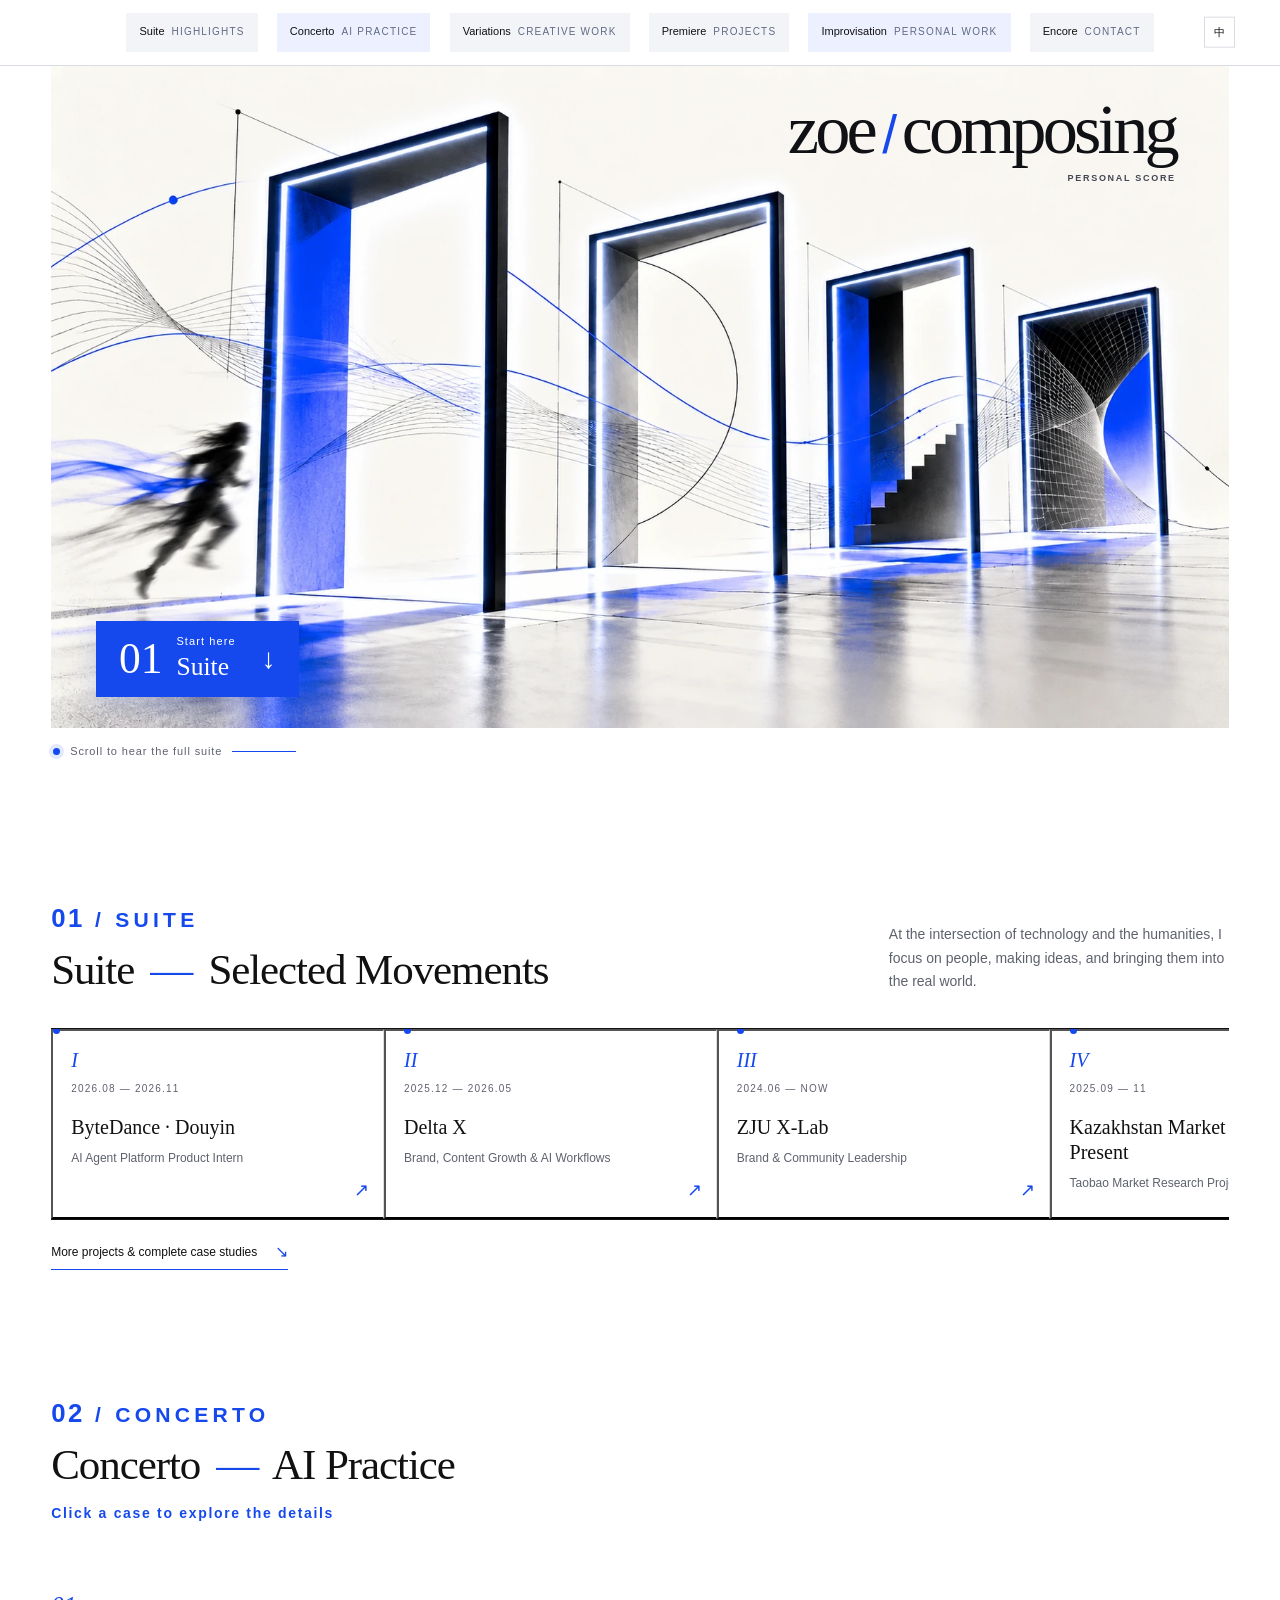
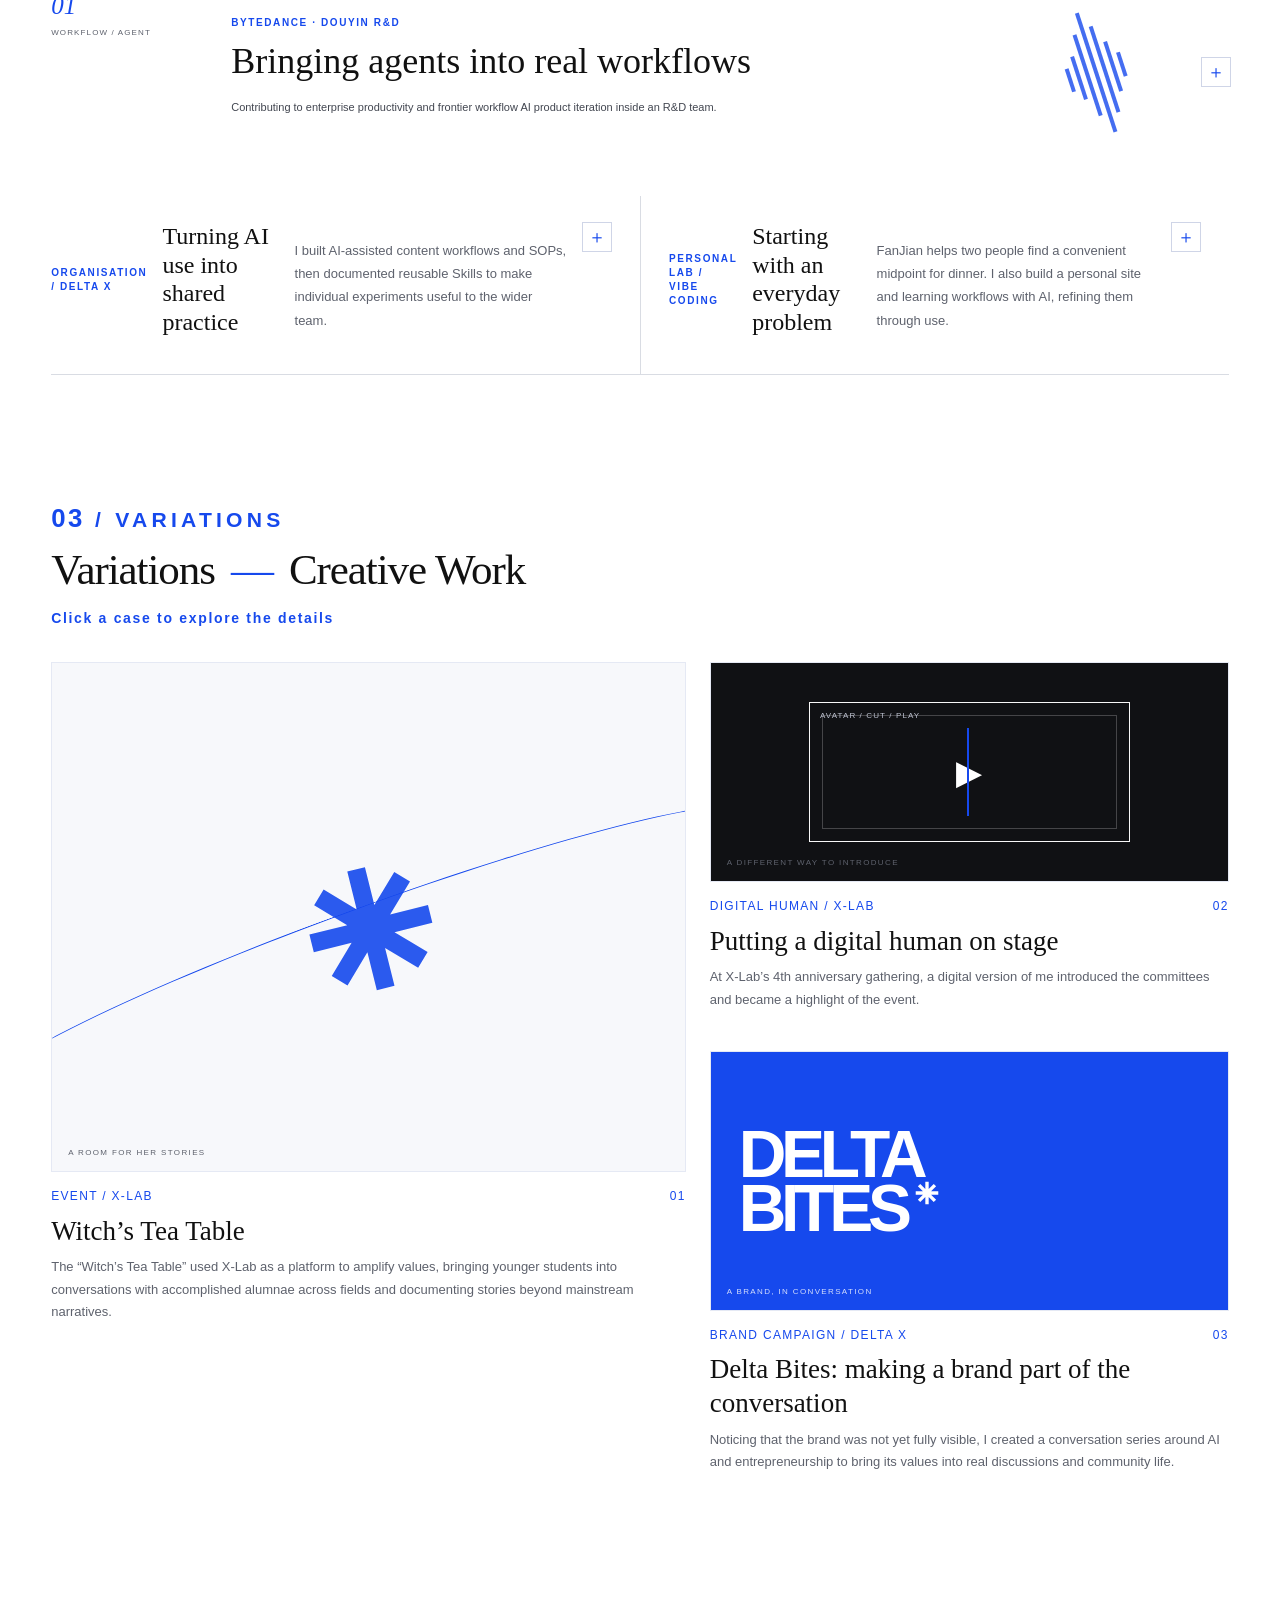
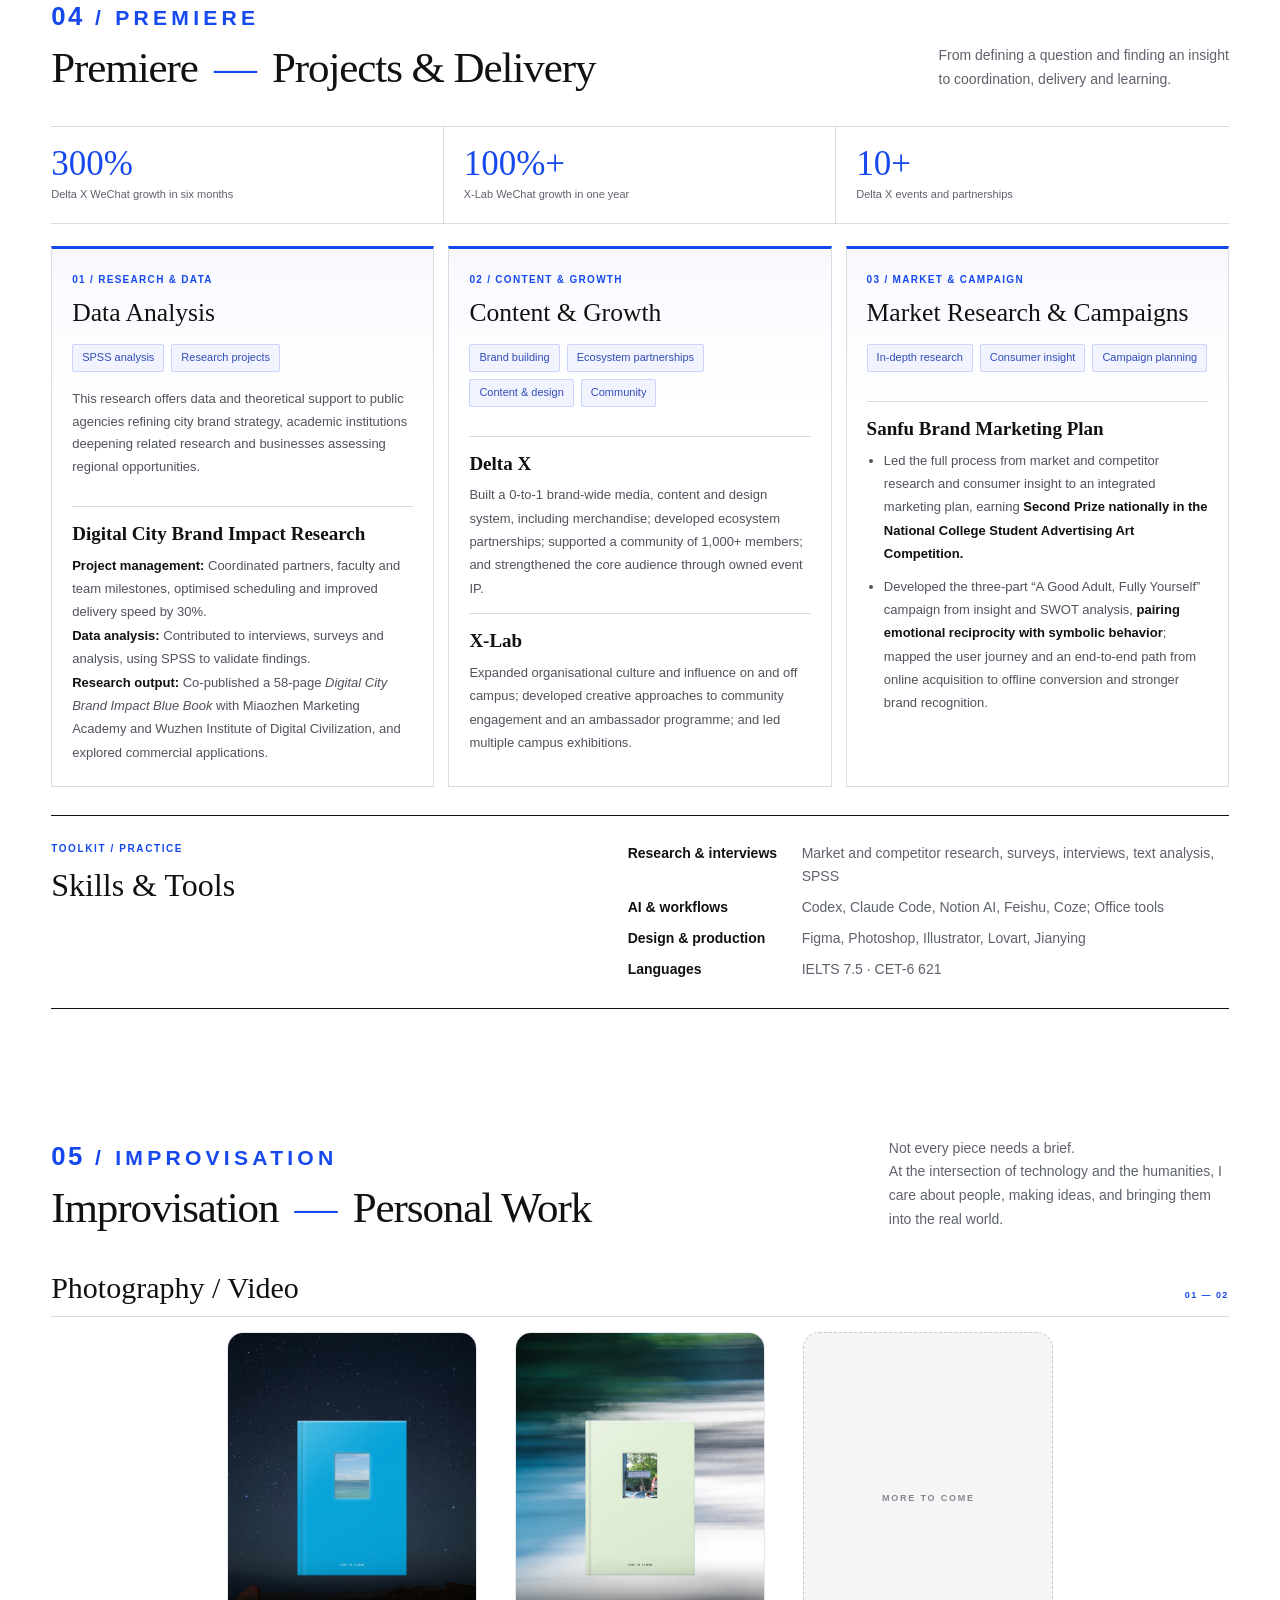
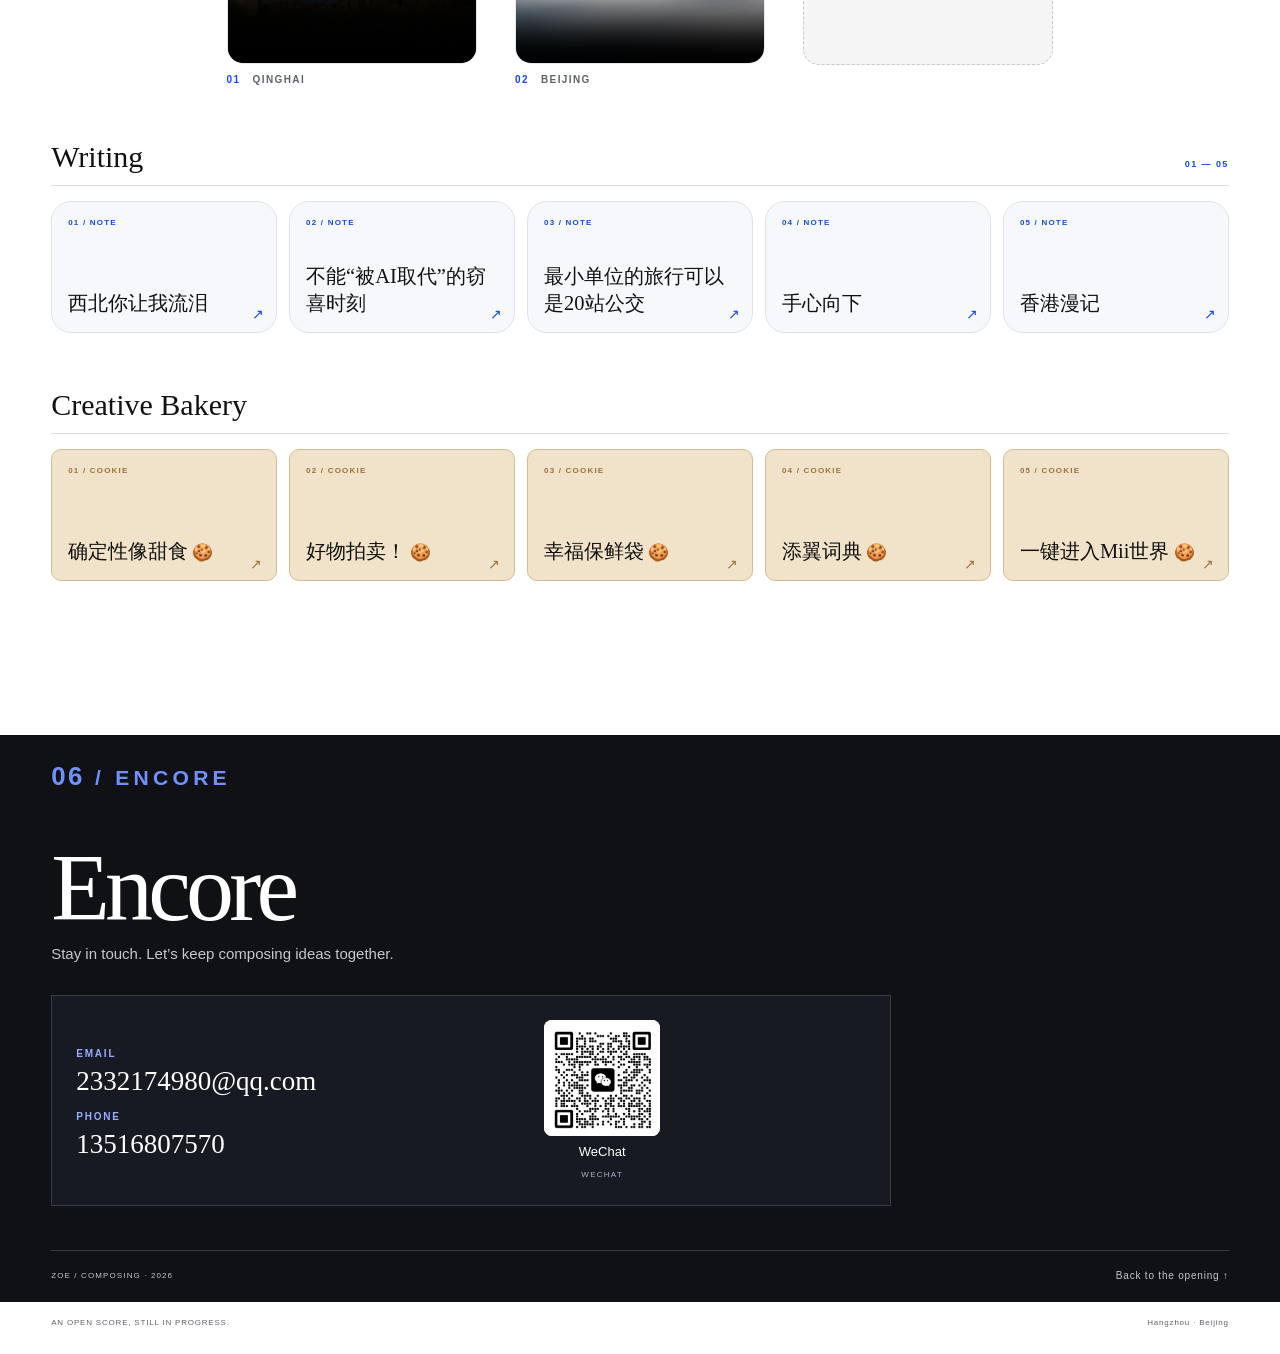
==== commit 47cc2d11: "Replace FanJian QR with linked introduction poster" ====
--- a/en.html
+++ b/en.html
@@ -10,7 +10,7 @@
 <button class="timeline-item" type="button" data-dialog-open="exp-kazakhstan"><span class="timeline-no">IV</span><span class="timeline-date">2025.09 — 11</span><strong>Kazakhstan Market Research &amp; Present</strong><span class="timeline-role">Taobao Market Research Project</span><span class="timeline-arrow">↗</span></button></div><a class="text-cta" href="#premiere">More projects &amp; complete case studies <span>↘</span></a></section>
 <section class="section" id="concerto"><div class="section-head"><div><p class="kicker"><span class="kicker-number">02</span> / CONCERTO</p><h2>Concerto <em>—</em> AI Practice</h2><p class="section-note">Click a case to explore the details</p></div></div>
 <details class="practice-feature"><summary><div class="feature-index">01 <span>WORKFLOW / AGENT</span></div><div class="feature-copy"><p class="micro-label">BYTEDANCE · DOUYIN R&amp;D</p><h3>Bringing agents into real workflows</h3><p>Contributing to enterprise productivity and frontier workflow AI product iteration inside an R&amp;D team.</p></div><div class="score-mark" aria-hidden="true"><span></span><span></span><span></span><span></span><span></span><span></span><span></span></div><span class="expand-mark" aria-hidden="true">＋</span></summary><div class="practice-extra"><p class="micro-label">BITS OF KNOW-HOW</p><ul><li>End-to-end delivery determines the impact of AI products for individuals and teams.</li><li>Product iteration should respect user habits, while meaningful innovation can still be disruptive.</li><li>A product’s differentiation often comes down to visibility.</li></ul></div></details>
-<div class="concerto-grid"><details class="practice-mini"><summary><p class="micro-label">ORGANISATION / DELTA X</p><h3>Turning AI use into shared practice</h3><p>I built AI-assisted content workflows and SOPs, then documented reusable Skills to make individual experiments useful to the wider team.</p><span class="expand-mark" aria-hidden="true">＋</span></summary><div class="practice-extra"><p class="micro-label">HUMAN IN THE LOOP</p><h4>Visual assets</h4><p>Human idea → Claude / Codex → Figma / Lovart / Canva → human review and publishing</p><h4>Content production</h4><p>Human discussion and outline; set the writing Skill, output and boundaries → AI drafts the outline and copy → human review and publishing</p><p class="practice-insight">Bring creativity and insight to the front end, and judgment and a willingness to challenge to the back end, for stronger collaboration with AI.</p></div></details><details class="practice-mini"><summary><p class="micro-label">PERSONAL LAB / VIBE CODING</p><h3>Starting with an everyday problem</h3><p>FanJian helps two people find a convenient midpoint for dinner. I also build a personal site and learning workflows with AI, refining them through use.</p><span class="expand-mark" aria-hidden="true">＋</span></summary><div class="practice-extra"><h4>FanJian mini program</h4><p>A small tool built in two evenings with vibe coding to help local friends choose where to meet, eat or explore. It is currently in a test build; scan the code for a closer look.</p><div class="fanjian-visuals"><img class="case-qr" src="images/variations/fanjian-qr.jpeg" alt="FanJian mini program QR code"><img class="case-poster" src="images/variations/fanjian-poster.png" alt="FanJian mini program poster"></div><h4>Personal Skills and AI tools</h4><p>My English-learning website, a local gazetteer Skill, daily news and technology briefings, and a weekly creative-trends digest.</p></div></details></div></section>
+<div class="concerto-grid"><details class="practice-mini"><summary><p class="micro-label">ORGANISATION / DELTA X</p><h3>Turning AI use into shared practice</h3><p>I built AI-assisted content workflows and SOPs, then documented reusable Skills to make individual experiments useful to the wider team.</p><span class="expand-mark" aria-hidden="true">＋</span></summary><div class="practice-extra"><p class="micro-label">HUMAN IN THE LOOP</p><h4>Visual assets</h4><p>Human idea → Claude / Codex → Figma / Lovart / Canva → human review and publishing</p><h4>Content production</h4><p>Human discussion and outline; set the writing Skill, output and boundaries → AI drafts the outline and copy → human review and publishing</p><p class="practice-insight">Bring creativity and insight to the front end, and judgment and a willingness to challenge to the back end, for stronger collaboration with AI.</p></div></details><details class="practice-mini"><summary><p class="micro-label">PERSONAL LAB / VIBE CODING</p><h3>Starting with an everyday problem</h3><p>FanJian helps two people find a convenient midpoint for dinner. I also build a personal site and learning workflows with AI, refining them through use.</p><span class="expand-mark" aria-hidden="true">＋</span></summary><div class="practice-extra"><h4>FanJian mini program</h4><p>A small tool built in two evenings with vibe coding to help local friends choose where to meet, eat or explore. Currently a test build—click the poster for an introduction and demo.</p><div class="fanjian-visuals"><a class="fanjian-poster-link" href="https://zju-xlab.feishu.cn/wiki/NtY9wTOdQiXbFjkREcKchiPKnTd" target="_blank" rel="noopener noreferrer" aria-label="Read the FanJian introduction and demo (opens in a new tab)"><img class="case-poster" src="images/variations/fanjian-poster.png" alt="FanJian mini program poster"></a></div><h4>Personal Skills and AI tools</h4><p>My English-learning website, a local gazetteer Skill, daily news and technology briefings, and a weekly creative-trends digest.</p></div></details></div></section>
 <section class="section" id="variations"><div class="section-head"><div><p class="kicker"><span class="kicker-number">03</span> / VARIATIONS</p><h2>Variations <em>—</em> Creative Work</h2><p class="section-note">Click a case to explore the details</p></div></div><div class="variation-grid">
 <article class="variation-card variation-card-large"><button class="variation-open" type="button" data-dialog-open="work-witch" aria-label="Open Witch’s Tea Table case"><span class="variation-art witch-art" aria-hidden="true"><span class="moon-mark"><svg class="score-star" viewBox="0 0 100 100" aria-hidden="true"><path fill="currentColor" d="M43 3h14v30l21-21 10 10-21 21h30v14H67l21 21-10 10-21-21v30H43V67L22 88 12 78l21-21H3V43h30L12 22l10-10 21 21Z"/></svg></span><span class="art-caption">A ROOM FOR HER STORIES</span><div class="orbit-line"></div></span></button><div class="variation-meta"><span>EVENT / X-LAB</span><span>01</span></div><h3>Witch’s Tea Table</h3><p>The “Witch’s Tea Table” used X-Lab as a platform to amplify values, bringing younger students into conversations with accomplished alumnae across fields and documenting stories beyond mainstream narratives.</p></article>
 <article class="variation-card"><button class="variation-open" type="button" data-dialog-open="work-digital" aria-label="Open digital human video case"><span class="variation-art digital-art" aria-hidden="true"><span class="screen-frame"><span>AVATAR / CUT / PLAY</span><i>▶</i></span><span class="art-caption">A DIFFERENT WAY TO INTRODUCE</span></span></button><div class="variation-meta"><span>DIGITAL HUMAN / X-LAB</span><span>02</span></div><h3>Putting a digital human on stage</h3><p>At X-Lab’s 4th anniversary gathering, a digital version of me introduced the committees and became a highlight of the event.</p></article>
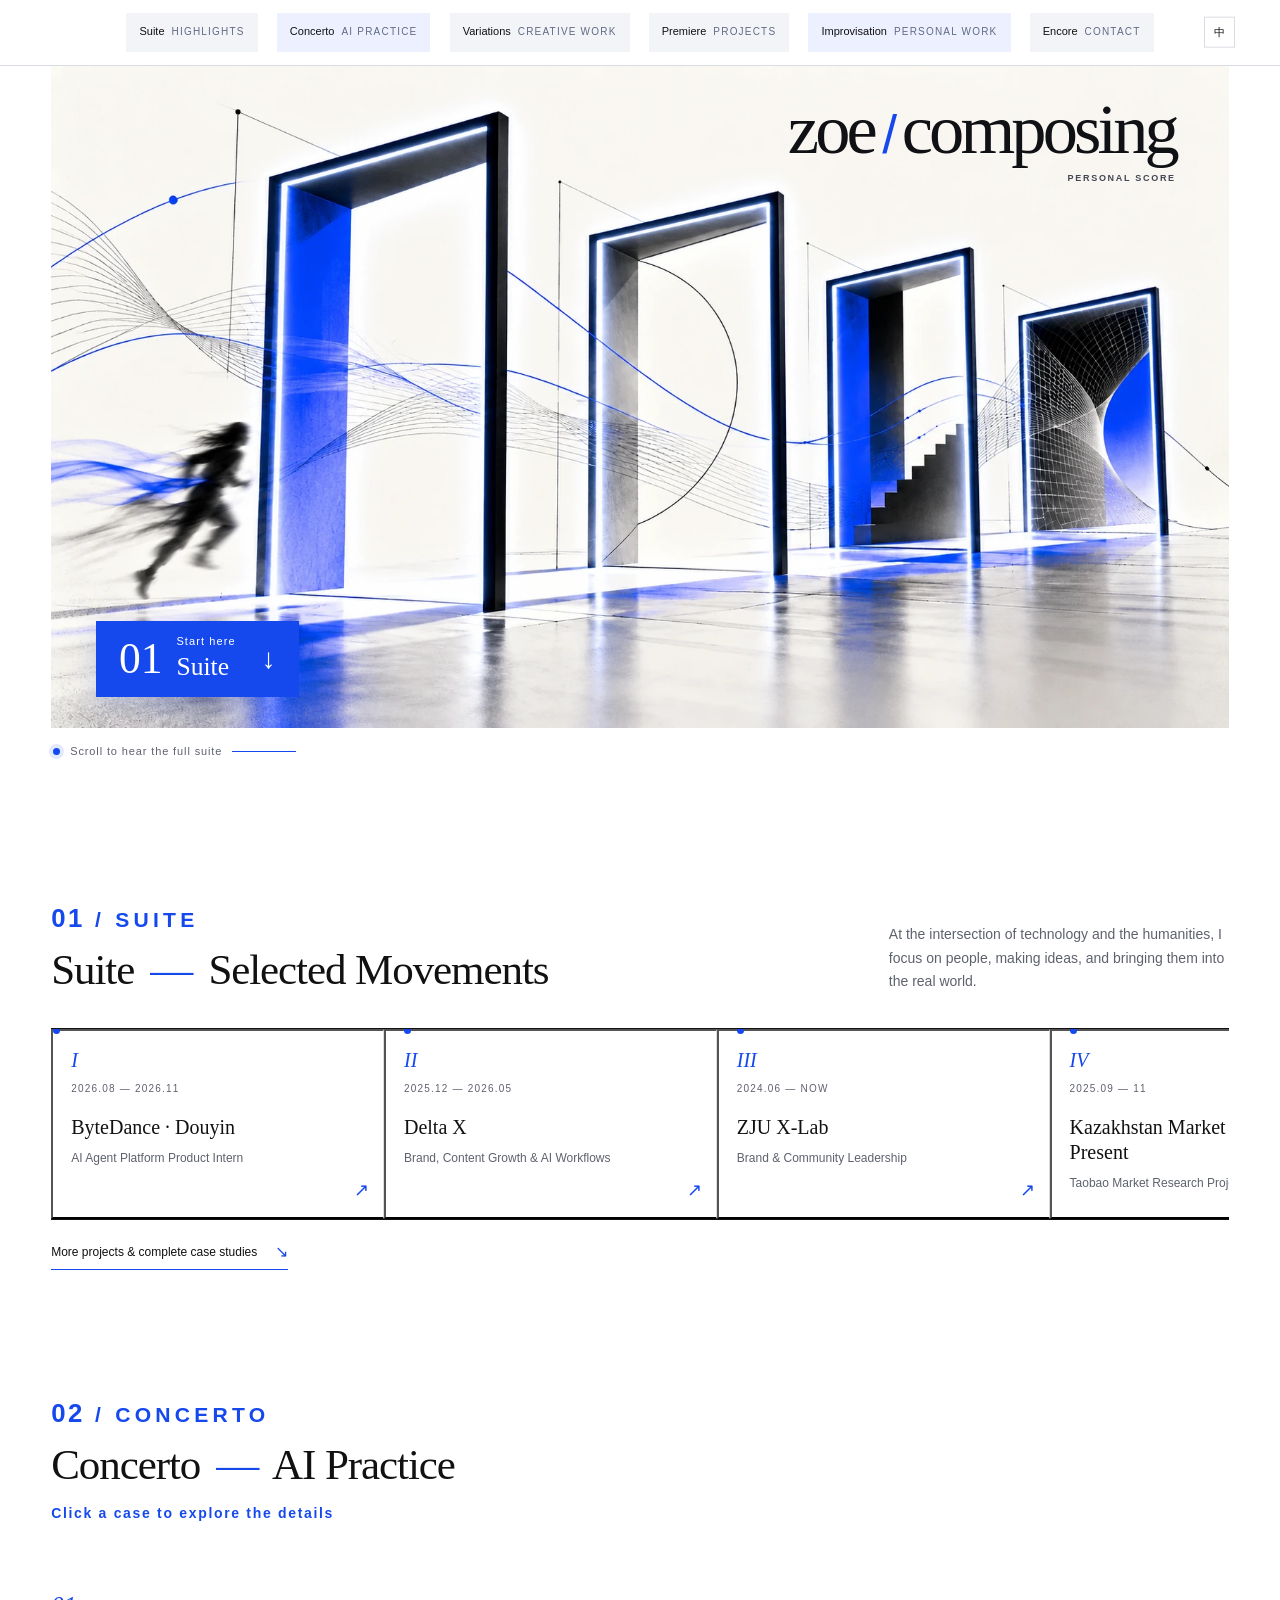
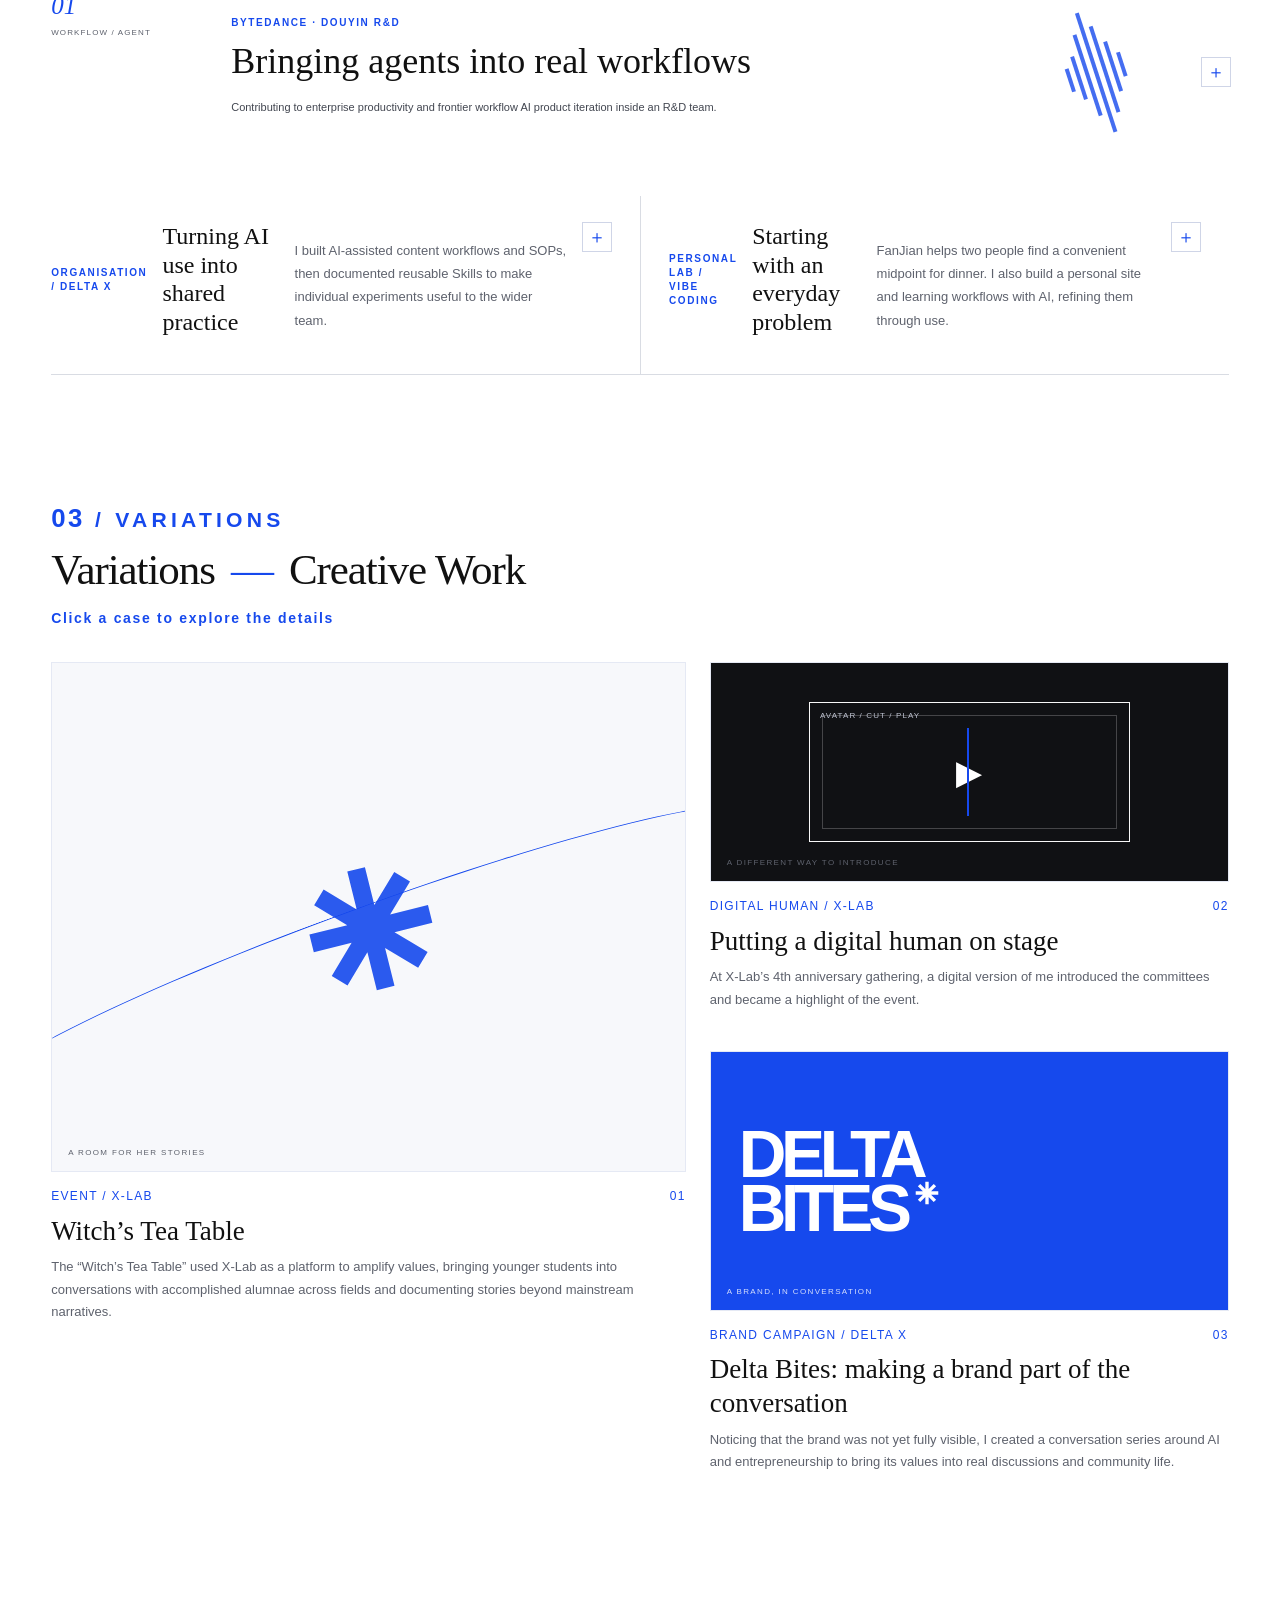
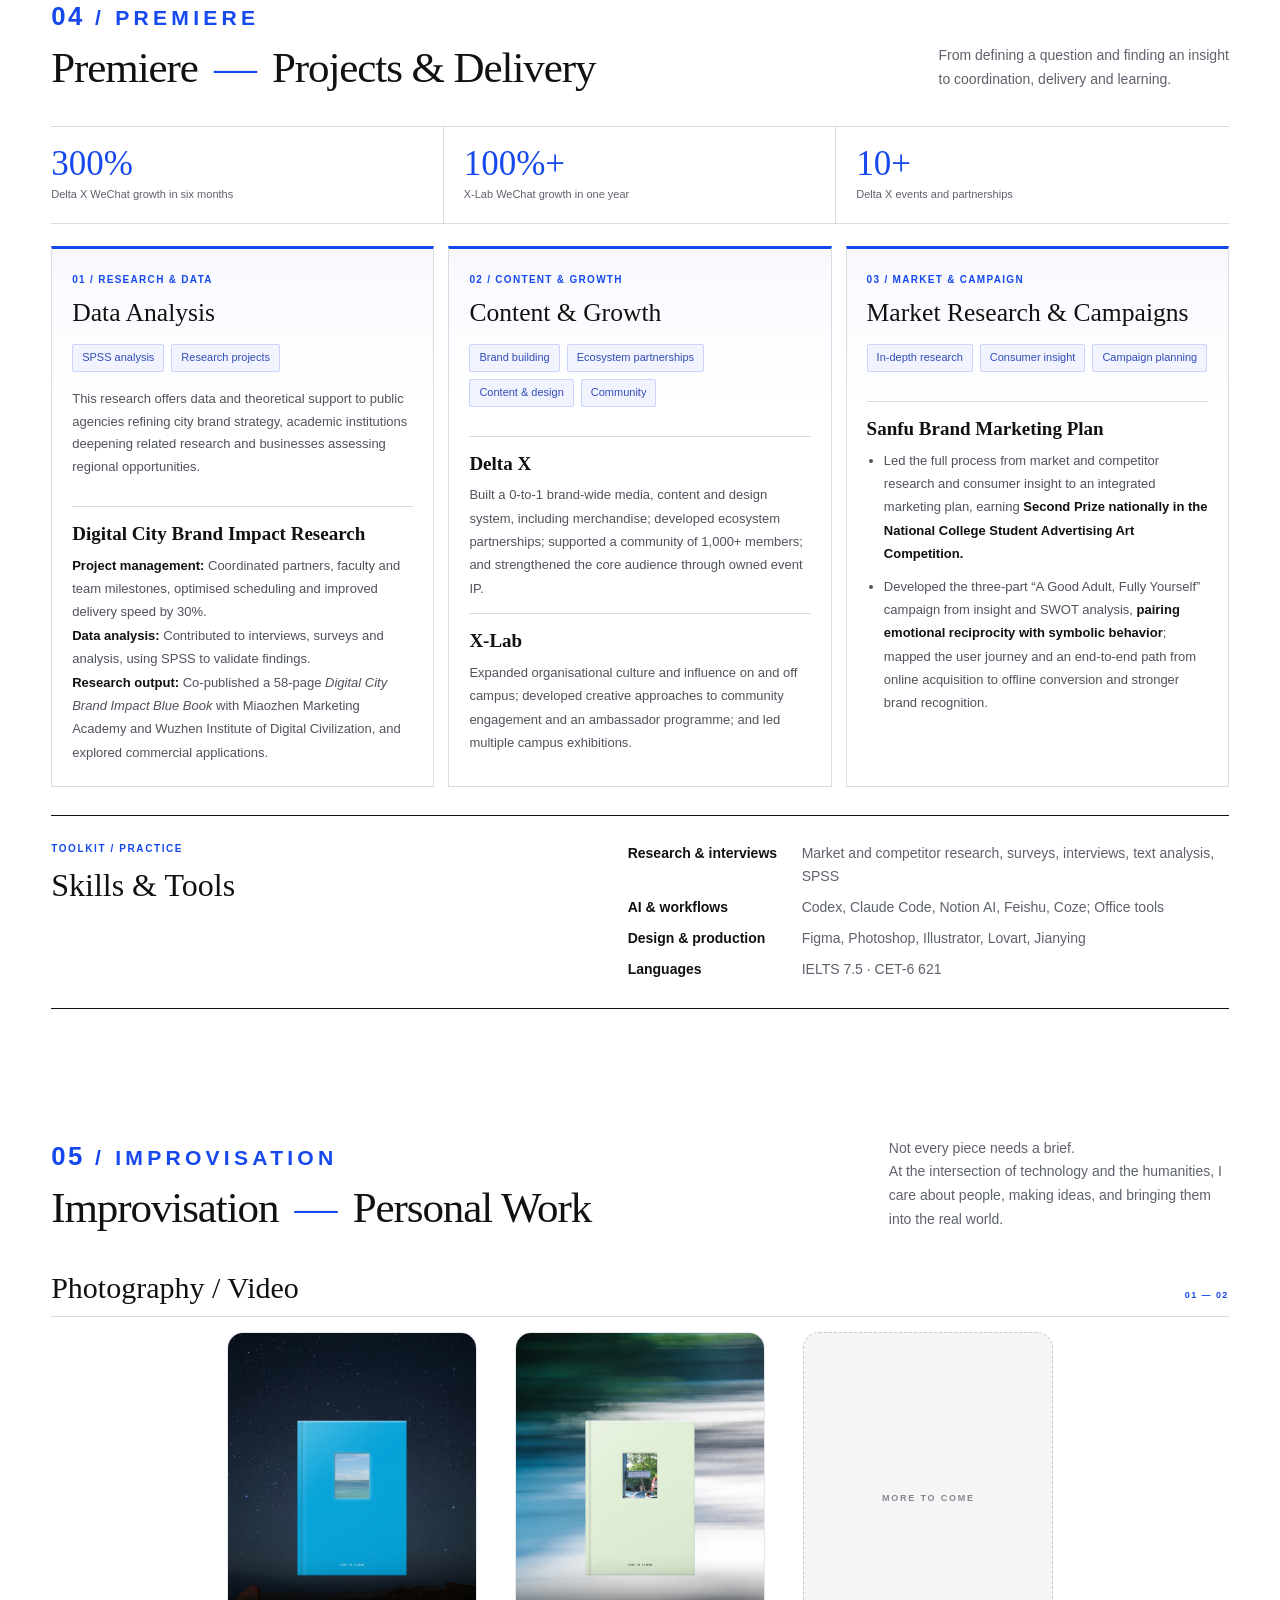
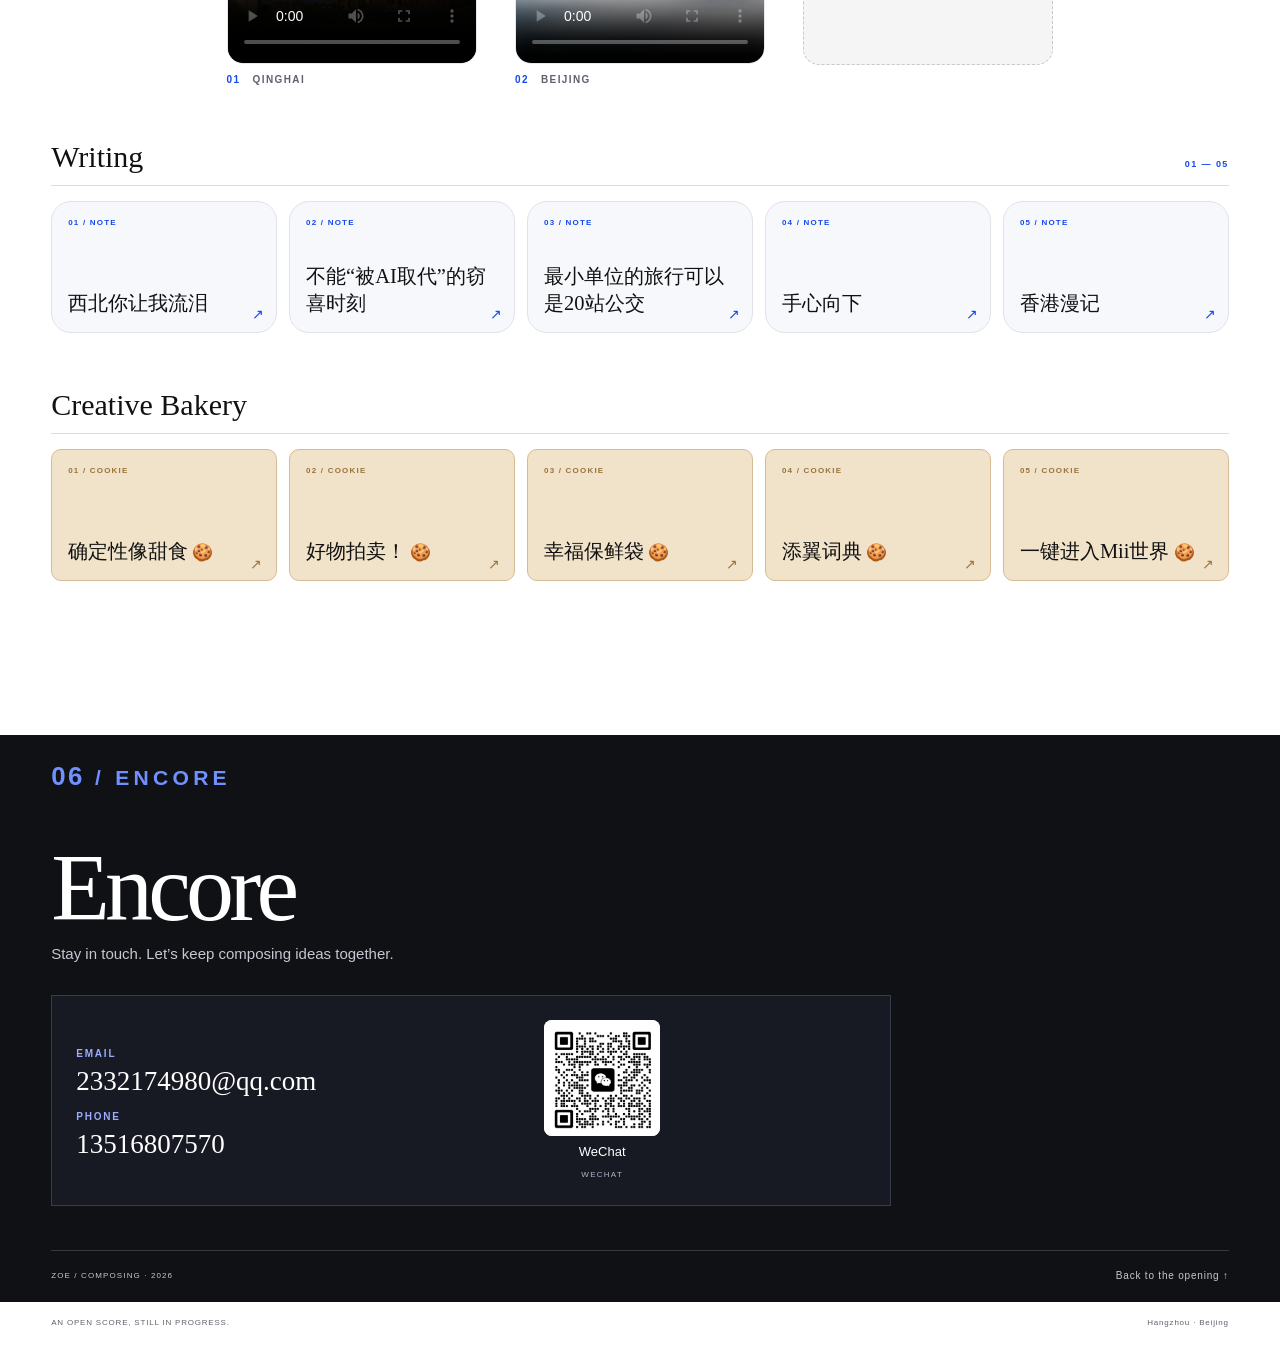
==== commit fe3b3c8d: "Make FanJian poster call to action prominent with an arrow guide" ====
--- a/en.html
+++ b/en.html
@@ -10,7 +10,7 @@
 <button class="timeline-item" type="button" data-dialog-open="exp-kazakhstan"><span class="timeline-no">IV</span><span class="timeline-date">2025.09 — 11</span><strong>Kazakhstan Market Research &amp; Present</strong><span class="timeline-role">Taobao Market Research Project</span><span class="timeline-arrow">↗</span></button></div><a class="text-cta" href="#premiere">More projects &amp; complete case studies <span>↘</span></a></section>
 <section class="section" id="concerto"><div class="section-head"><div><p class="kicker"><span class="kicker-number">02</span> / CONCERTO</p><h2>Concerto <em>—</em> AI Practice</h2><p class="section-note">Click a case to explore the details</p></div></div>
 <details class="practice-feature"><summary><div class="feature-index">01 <span>WORKFLOW / AGENT</span></div><div class="feature-copy"><p class="micro-label">BYTEDANCE · DOUYIN R&amp;D</p><h3>Bringing agents into real workflows</h3><p>Contributing to enterprise productivity and frontier workflow AI product iteration inside an R&amp;D team.</p></div><div class="score-mark" aria-hidden="true"><span></span><span></span><span></span><span></span><span></span><span></span><span></span></div><span class="expand-mark" aria-hidden="true">＋</span></summary><div class="practice-extra"><p class="micro-label">BITS OF KNOW-HOW</p><ul><li>End-to-end delivery determines the impact of AI products for individuals and teams.</li><li>Product iteration should respect user habits, while meaningful innovation can still be disruptive.</li><li>A product’s differentiation often comes down to visibility.</li></ul></div></details>
-<div class="concerto-grid"><details class="practice-mini"><summary><p class="micro-label">ORGANISATION / DELTA X</p><h3>Turning AI use into shared practice</h3><p>I built AI-assisted content workflows and SOPs, then documented reusable Skills to make individual experiments useful to the wider team.</p><span class="expand-mark" aria-hidden="true">＋</span></summary><div class="practice-extra"><p class="micro-label">HUMAN IN THE LOOP</p><h4>Visual assets</h4><p>Human idea → Claude / Codex → Figma / Lovart / Canva → human review and publishing</p><h4>Content production</h4><p>Human discussion and outline; set the writing Skill, output and boundaries → AI drafts the outline and copy → human review and publishing</p><p class="practice-insight">Bring creativity and insight to the front end, and judgment and a willingness to challenge to the back end, for stronger collaboration with AI.</p></div></details><details class="practice-mini"><summary><p class="micro-label">PERSONAL LAB / VIBE CODING</p><h3>Starting with an everyday problem</h3><p>FanJian helps two people find a convenient midpoint for dinner. I also build a personal site and learning workflows with AI, refining them through use.</p><span class="expand-mark" aria-hidden="true">＋</span></summary><div class="practice-extra"><h4>FanJian mini program</h4><p>A small tool built in two evenings with vibe coding to help local friends choose where to meet, eat or explore. Currently a test build—click the poster for an introduction and demo.</p><div class="fanjian-visuals"><a class="fanjian-poster-link" href="https://zju-xlab.feishu.cn/wiki/NtY9wTOdQiXbFjkREcKchiPKnTd" target="_blank" rel="noopener noreferrer" aria-label="Read the FanJian introduction and demo (opens in a new tab)"><img class="case-poster" src="images/variations/fanjian-poster.png" alt="FanJian mini program poster"></a></div><h4>Personal Skills and AI tools</h4><p>My English-learning website, a local gazetteer Skill, daily news and technology briefings, and a weekly creative-trends digest.</p></div></details></div></section>
+<div class="concerto-grid"><details class="practice-mini"><summary><p class="micro-label">ORGANISATION / DELTA X</p><h3>Turning AI use into shared practice</h3><p>I built AI-assisted content workflows and SOPs, then documented reusable Skills to make individual experiments useful to the wider team.</p><span class="expand-mark" aria-hidden="true">＋</span></summary><div class="practice-extra"><p class="micro-label">HUMAN IN THE LOOP</p><h4>Visual assets</h4><p>Human idea → Claude / Codex → Figma / Lovart / Canva → human review and publishing</p><h4>Content production</h4><p>Human discussion and outline; set the writing Skill, output and boundaries → AI drafts the outline and copy → human review and publishing</p><p class="practice-insight">Bring creativity and insight to the front end, and judgment and a willingness to challenge to the back end, for stronger collaboration with AI.</p></div></details><details class="practice-mini"><summary><p class="micro-label">PERSONAL LAB / VIBE CODING</p><h3>Starting with an everyday problem</h3><p>FanJian helps two people find a convenient midpoint for dinner. I also build a personal site and learning workflows with AI, refining them through use.</p><span class="expand-mark" aria-hidden="true">＋</span></summary><div class="practice-extra"><h4>FanJian mini program</h4><p>A small tool built in two evenings with vibe coding to help local friends choose where to meet, eat or explore. Currently a test build.</p><p class="fanjian-cta"><a href="https://zju-xlab.feishu.cn/wiki/NtY9wTOdQiXbFjkREcKchiPKnTd" target="_blank" rel="noopener noreferrer">Click the poster for the introduction and demo ↗</a></p><div class="fanjian-visuals"><a class="fanjian-poster-link" href="https://zju-xlab.feishu.cn/wiki/NtY9wTOdQiXbFjkREcKchiPKnTd" target="_blank" rel="noopener noreferrer" aria-label="Read the FanJian introduction and demo (opens in a new tab)"><img class="case-poster" src="images/variations/fanjian-poster.png" alt="FanJian mini program poster"></a><a class="fanjian-click-hint" href="https://zju-xlab.feishu.cn/wiki/NtY9wTOdQiXbFjkREcKchiPKnTd" target="_blank" rel="noopener noreferrer"><span class="fanjian-hint-arrow" aria-hidden="true">←</span><span>Open the poster<br>Meet FanJian</span></a></div><h4>Personal Skills and AI tools</h4><p>My English-learning website, a local gazetteer Skill, daily news and technology briefings, and a weekly creative-trends digest.</p></div></details></div></section>
 <section class="section" id="variations"><div class="section-head"><div><p class="kicker"><span class="kicker-number">03</span> / VARIATIONS</p><h2>Variations <em>—</em> Creative Work</h2><p class="section-note">Click a case to explore the details</p></div></div><div class="variation-grid">
 <article class="variation-card variation-card-large"><button class="variation-open" type="button" data-dialog-open="work-witch" aria-label="Open Witch’s Tea Table case"><span class="variation-art witch-art" aria-hidden="true"><span class="moon-mark"><svg class="score-star" viewBox="0 0 100 100" aria-hidden="true"><path fill="currentColor" d="M43 3h14v30l21-21 10 10-21 21h30v14H67l21 21-10 10-21-21v30H43V67L22 88 12 78l21-21H3V43h30L12 22l10-10 21 21Z"/></svg></span><span class="art-caption">A ROOM FOR HER STORIES</span><div class="orbit-line"></div></span></button><div class="variation-meta"><span>EVENT / X-LAB</span><span>01</span></div><h3>Witch’s Tea Table</h3><p>The “Witch’s Tea Table” used X-Lab as a platform to amplify values, bringing younger students into conversations with accomplished alumnae across fields and documenting stories beyond mainstream narratives.</p></article>
 <article class="variation-card"><button class="variation-open" type="button" data-dialog-open="work-digital" aria-label="Open digital human video case"><span class="variation-art digital-art" aria-hidden="true"><span class="screen-frame"><span>AVATAR / CUT / PLAY</span><i>▶</i></span><span class="art-caption">A DIFFERENT WAY TO INTRODUCE</span></span></button><div class="variation-meta"><span>DIGITAL HUMAN / X-LAB</span><span>02</span></div><h3>Putting a digital human on stage</h3><p>At X-Lab’s 4th anniversary gathering, a digital version of me introduced the committees and became a highlight of the event.</p></article>
--- a/portfolio.css
+++ b/portfolio.css
@@ -639,3 +639,8 @@
 .premiere-project p,.premiere-project li,.premiere-intro{font-size:12px;line-height:1.8}
 .premiere-grid:focus-visible{outline:2px solid var(--blue);outline-offset:3px}
 }
+
+/* Clickable FanJian introduction poster */
+.fanjian-poster-link{display:block;flex:0 1 220px;width:220px;max-width:100%}
+.practice-extra .fanjian-visuals .fanjian-poster-link .case-poster{width:100%;max-width:100%;height:auto;margin:0}
+.fanjian-poster-link:focus-visible{outline:3px solid #2348ee;outline-offset:5px;border-radius:8px}
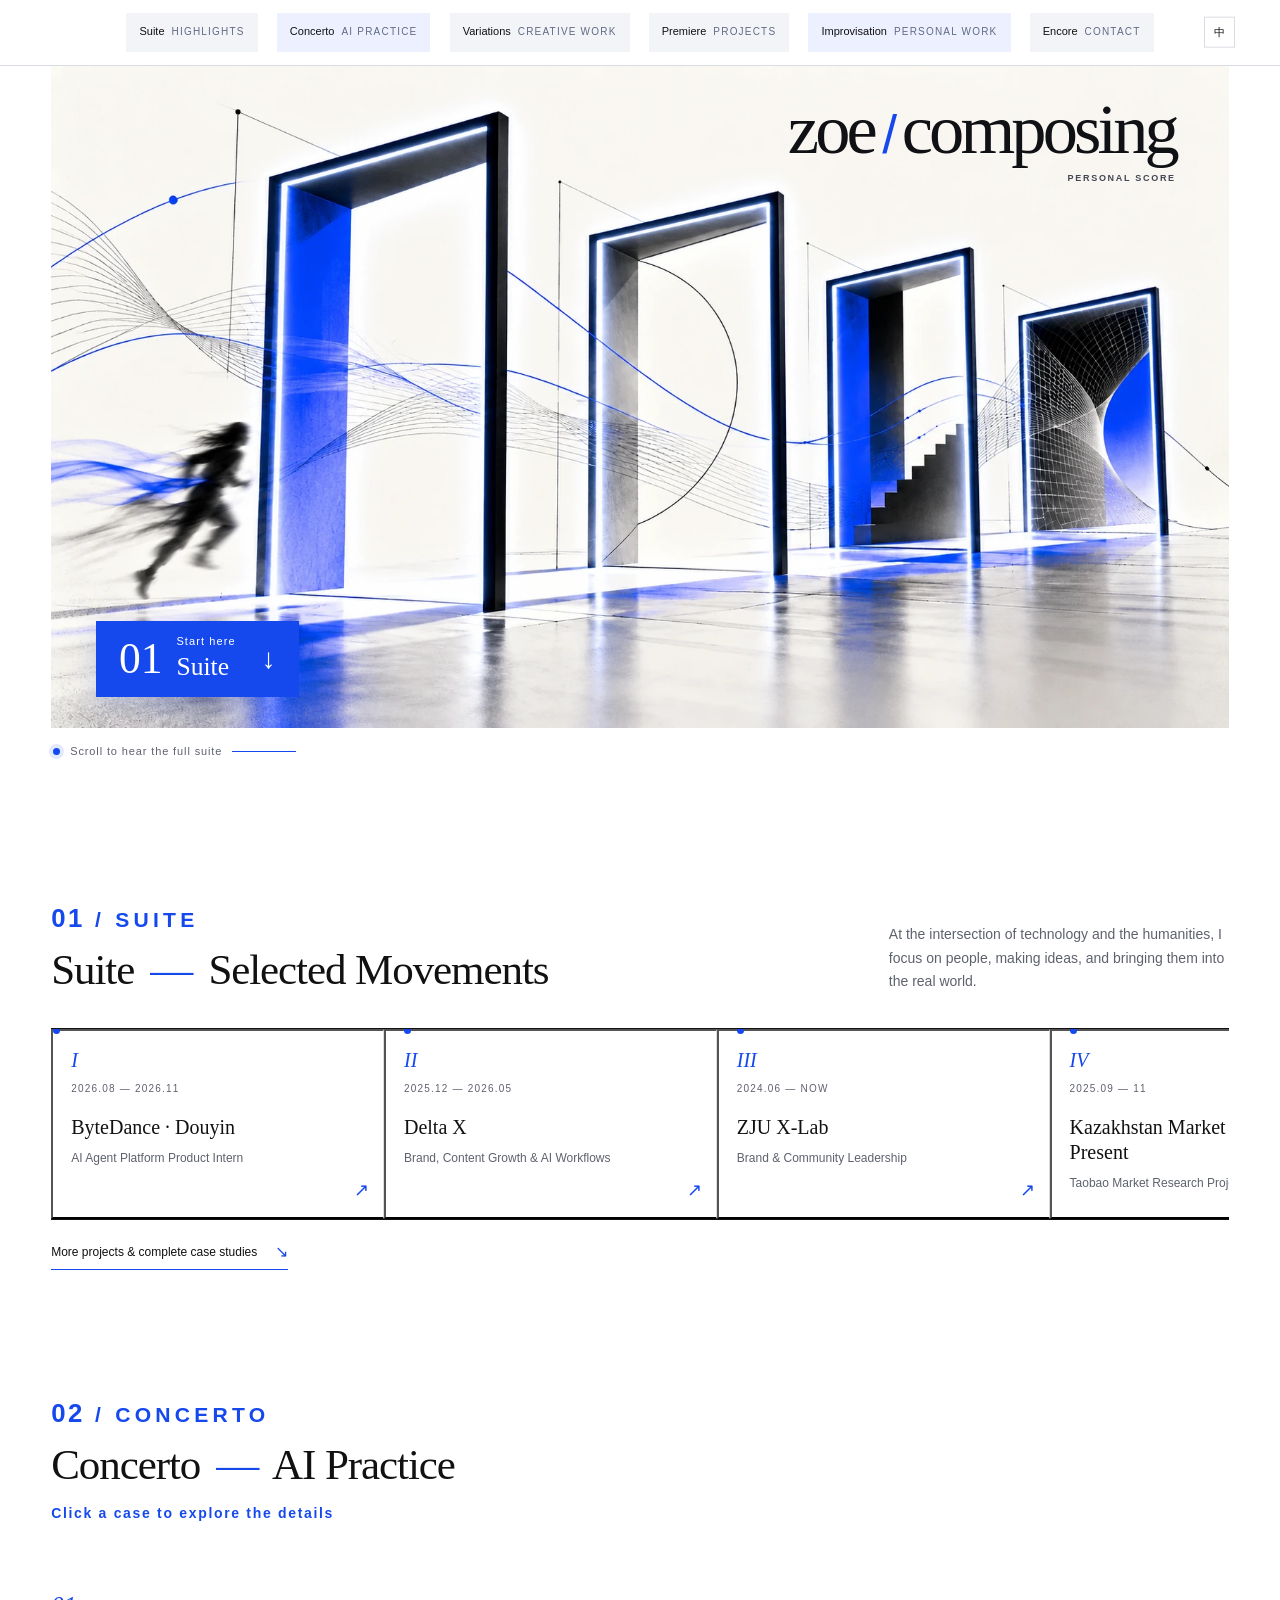
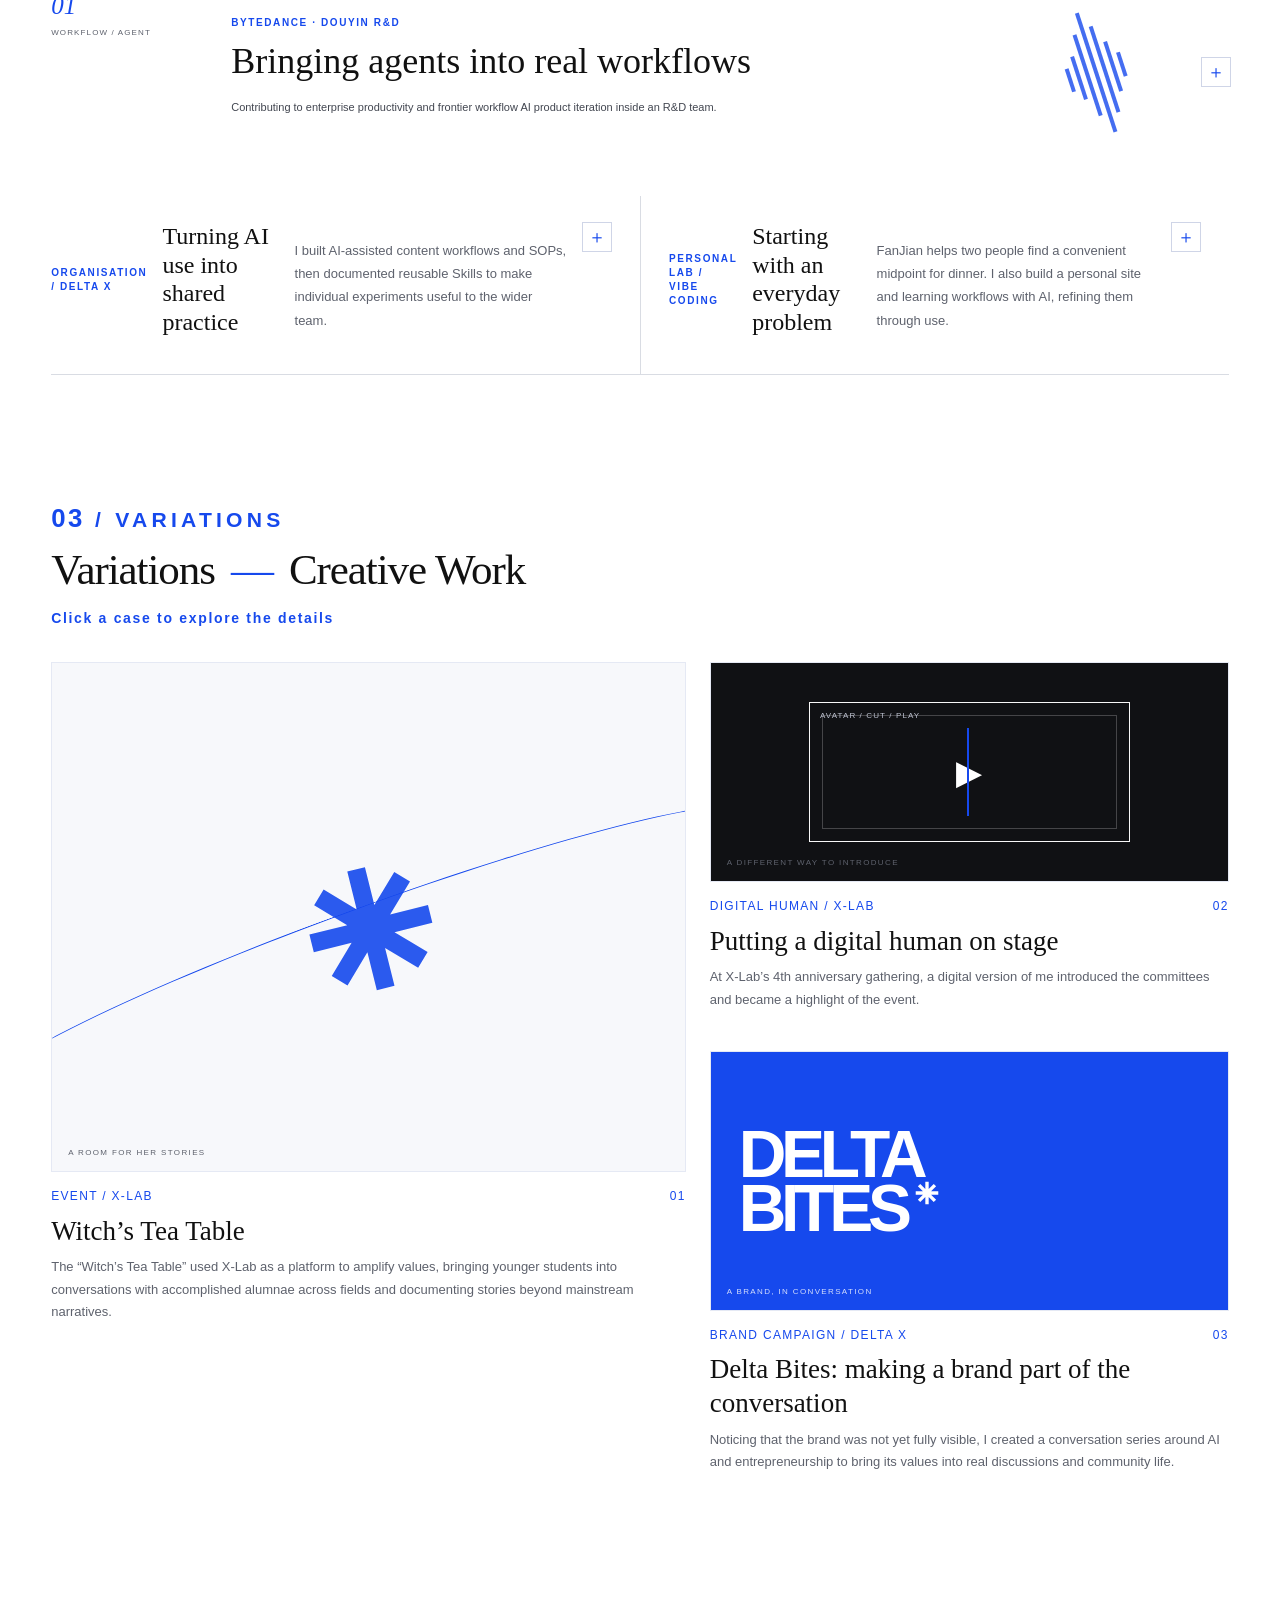
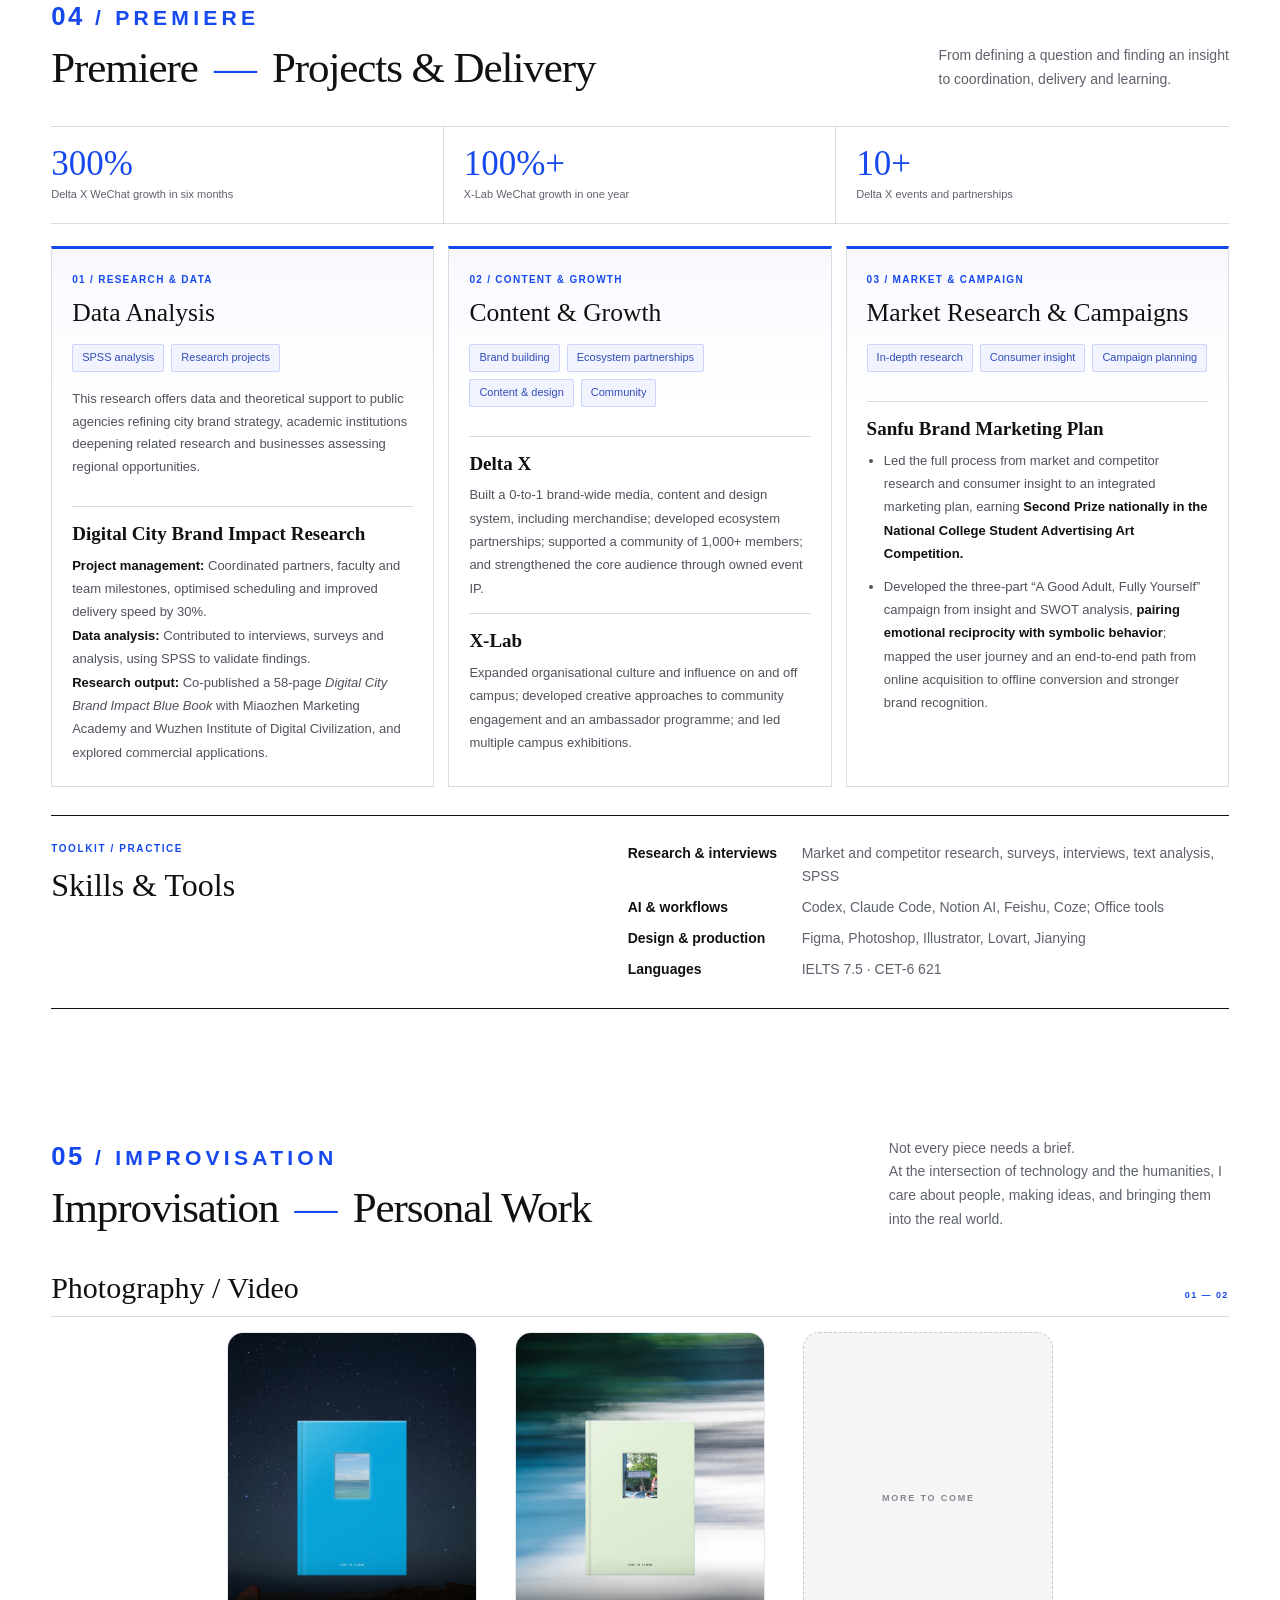
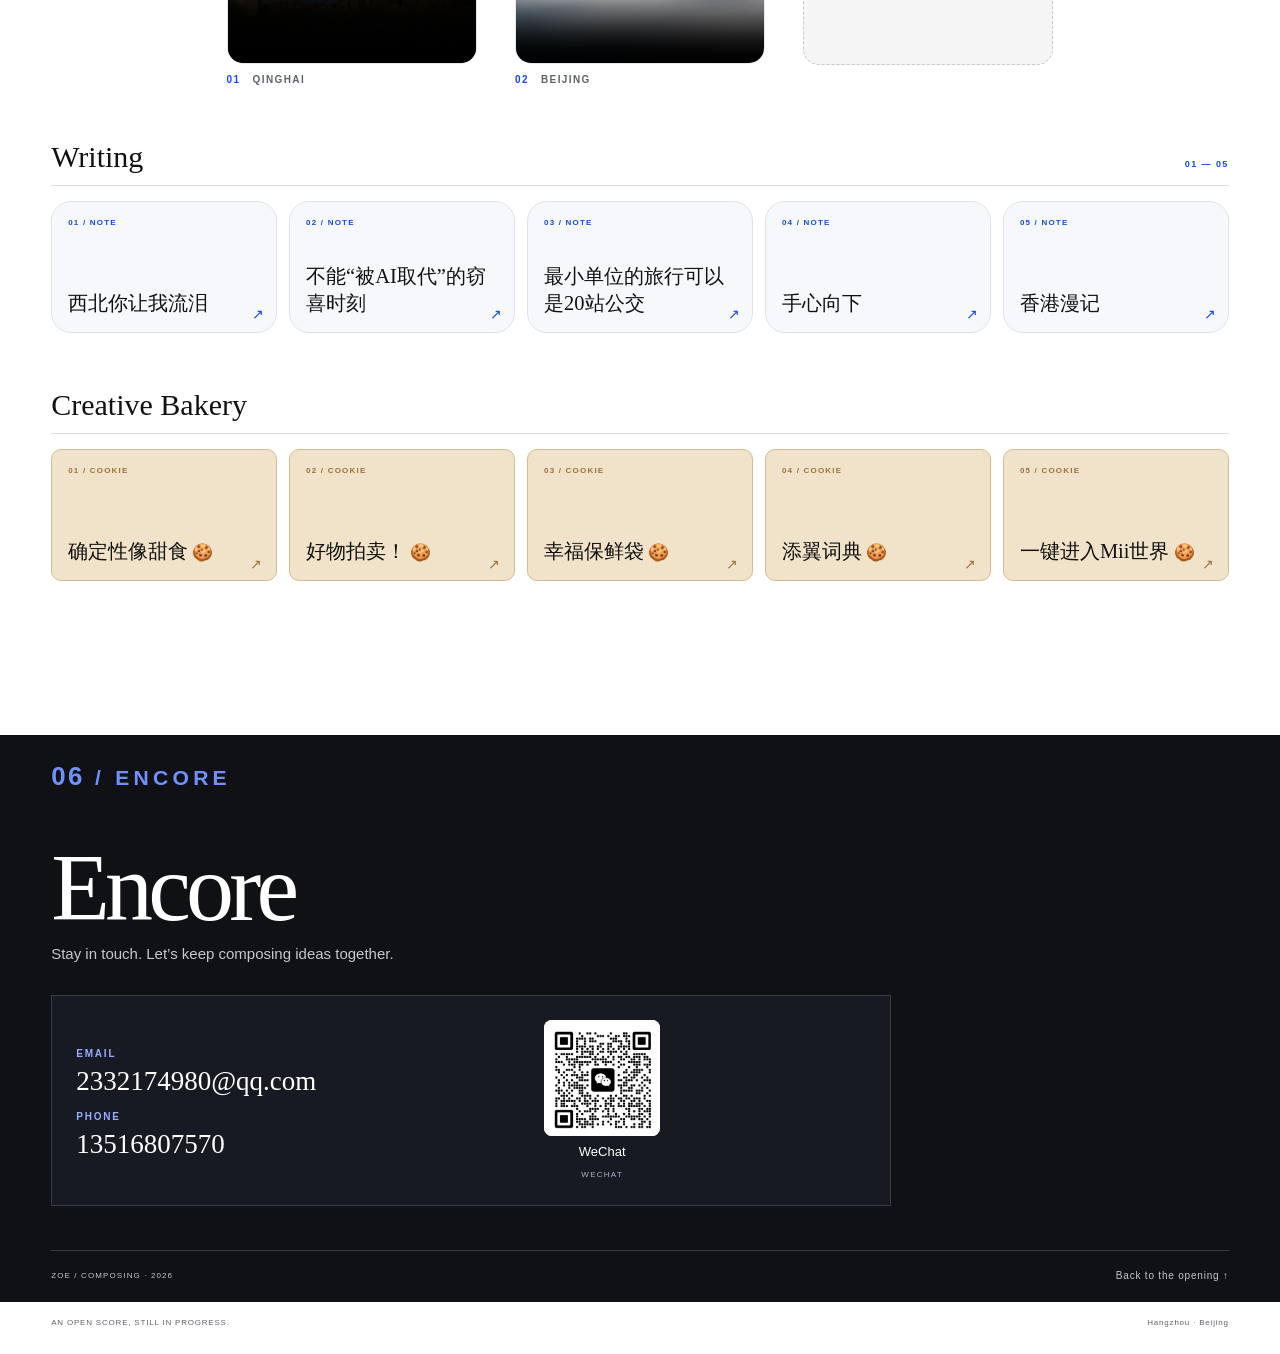
==== commit 8a305725: "Remove upper poster prompt and refresh guide stylesheet cache" ====
--- a/en.html
+++ b/en.html
@@ -1,5 +1,5 @@
 <!doctype html>
-<html lang="en"><head><meta charset="utf-8"><meta name="viewport" content="width=device-width,initial-scale=1"><meta name="theme-color" content="#fff"><title>zoe/composing</title><meta name="description" content="Zoe's portfolio in AI practice, creative expression and project delivery."><link rel="stylesheet" href="portfolio.css?v=20261102-compact"><script defer src="portfolio.js?v=20261102-encore-qr"></script></head><body><a class="skip-link" href="#main">Skip to content</a>
+<html lang="en"><head><meta charset="utf-8"><meta name="viewport" content="width=device-width,initial-scale=1"><meta name="theme-color" content="#fff"><title>zoe/composing</title><meta name="description" content="Zoe's portfolio in AI practice, creative expression and project delivery."><link rel="stylesheet" href="portfolio.css?v=20261103-poster-guide"><script defer src="portfolio.js?v=20261102-encore-qr"></script></head><body><a class="skip-link" href="#main">Skip to content</a>
 <header class="site-header"><nav class="main-nav" aria-label="Main navigation"><a href="#suite"><span>Suite</span><small>HIGHLIGHTS</small></a><a href="#concerto"><span>Concerto</span><small>AI PRACTICE</small></a><a href="#variations"><span>Variations</span><small>CREATIVE WORK</small></a><a href="#premiere"><span>Premiere</span><small>PROJECTS</small></a><a href="#improvisation"><span>Improvisation</span><small>PERSONAL WORK</small></a><a href="#encore"><span>Encore</span><small>CONTACT</small></a></nav><div class="header-actions"><a class="language-switch" href="index.html" lang="zh-CN">中</a></div></header>
 <main id="main"><section class="hero" aria-labelledby="hero-title"><div class="hero-art"><img src="images/hero.webp" alt="An abstract, blurred runner approaches but has not entered the first of four doorframes with white fluorescent edges and blue lines." fetchpriority="high"><h1 id="hero-title" class="hero-lockup"><span>zoe</span><i>/</i><span>composing</span><small>PERSONAL SCORE</small></h1><a class="suite-entry" href="#suite"><span class="suite-entry-number">01</span><span class="suite-entry-copy"><small>Start here</small><strong>Suite</strong></span><span class="suite-entry-arrow" aria-hidden="true">↓</span></a><a class="door-hotspot door-one" href="#concerto" aria-label="Enter Concerto: AI Practice"><span>02 · Concerto ↗</span></a><a class="door-hotspot door-two" href="#variations" aria-label="Enter Variations: Creative Work"><span>03 · Variations ↗</span></a><a class="door-hotspot door-three" href="#premiere" aria-label="Enter Premiere: Projects"><span>04 · Premiere ↗</span></a><a class="door-hotspot door-four" href="#improvisation" aria-label="Enter Improvisation: Personal Work"><span>05 · Improvisation ↗</span></a></div><div class="scroll-cue"><span class="pulse"></span>Scroll to hear the full suite <span class="cue-line"></span></div></section>
 
@@ -10,7 +10,7 @@
 <button class="timeline-item" type="button" data-dialog-open="exp-kazakhstan"><span class="timeline-no">IV</span><span class="timeline-date">2025.09 — 11</span><strong>Kazakhstan Market Research &amp; Present</strong><span class="timeline-role">Taobao Market Research Project</span><span class="timeline-arrow">↗</span></button></div><a class="text-cta" href="#premiere">More projects &amp; complete case studies <span>↘</span></a></section>
 <section class="section" id="concerto"><div class="section-head"><div><p class="kicker"><span class="kicker-number">02</span> / CONCERTO</p><h2>Concerto <em>—</em> AI Practice</h2><p class="section-note">Click a case to explore the details</p></div></div>
 <details class="practice-feature"><summary><div class="feature-index">01 <span>WORKFLOW / AGENT</span></div><div class="feature-copy"><p class="micro-label">BYTEDANCE · DOUYIN R&amp;D</p><h3>Bringing agents into real workflows</h3><p>Contributing to enterprise productivity and frontier workflow AI product iteration inside an R&amp;D team.</p></div><div class="score-mark" aria-hidden="true"><span></span><span></span><span></span><span></span><span></span><span></span><span></span></div><span class="expand-mark" aria-hidden="true">＋</span></summary><div class="practice-extra"><p class="micro-label">BITS OF KNOW-HOW</p><ul><li>End-to-end delivery determines the impact of AI products for individuals and teams.</li><li>Product iteration should respect user habits, while meaningful innovation can still be disruptive.</li><li>A product’s differentiation often comes down to visibility.</li></ul></div></details>
-<div class="concerto-grid"><details class="practice-mini"><summary><p class="micro-label">ORGANISATION / DELTA X</p><h3>Turning AI use into shared practice</h3><p>I built AI-assisted content workflows and SOPs, then documented reusable Skills to make individual experiments useful to the wider team.</p><span class="expand-mark" aria-hidden="true">＋</span></summary><div class="practice-extra"><p class="micro-label">HUMAN IN THE LOOP</p><h4>Visual assets</h4><p>Human idea → Claude / Codex → Figma / Lovart / Canva → human review and publishing</p><h4>Content production</h4><p>Human discussion and outline; set the writing Skill, output and boundaries → AI drafts the outline and copy → human review and publishing</p><p class="practice-insight">Bring creativity and insight to the front end, and judgment and a willingness to challenge to the back end, for stronger collaboration with AI.</p></div></details><details class="practice-mini"><summary><p class="micro-label">PERSONAL LAB / VIBE CODING</p><h3>Starting with an everyday problem</h3><p>FanJian helps two people find a convenient midpoint for dinner. I also build a personal site and learning workflows with AI, refining them through use.</p><span class="expand-mark" aria-hidden="true">＋</span></summary><div class="practice-extra"><h4>FanJian mini program</h4><p>A small tool built in two evenings with vibe coding to help local friends choose where to meet, eat or explore. Currently a test build.</p><p class="fanjian-cta"><a href="https://zju-xlab.feishu.cn/wiki/NtY9wTOdQiXbFjkREcKchiPKnTd" target="_blank" rel="noopener noreferrer">Click the poster for the introduction and demo ↗</a></p><div class="fanjian-visuals"><a class="fanjian-poster-link" href="https://zju-xlab.feishu.cn/wiki/NtY9wTOdQiXbFjkREcKchiPKnTd" target="_blank" rel="noopener noreferrer" aria-label="Read the FanJian introduction and demo (opens in a new tab)"><img class="case-poster" src="images/variations/fanjian-poster.png" alt="FanJian mini program poster"></a><a class="fanjian-click-hint" href="https://zju-xlab.feishu.cn/wiki/NtY9wTOdQiXbFjkREcKchiPKnTd" target="_blank" rel="noopener noreferrer"><span class="fanjian-hint-arrow" aria-hidden="true">←</span><span>Open the poster<br>Meet FanJian</span></a></div><h4>Personal Skills and AI tools</h4><p>My English-learning website, a local gazetteer Skill, daily news and technology briefings, and a weekly creative-trends digest.</p></div></details></div></section>
+<div class="concerto-grid"><details class="practice-mini"><summary><p class="micro-label">ORGANISATION / DELTA X</p><h3>Turning AI use into shared practice</h3><p>I built AI-assisted content workflows and SOPs, then documented reusable Skills to make individual experiments useful to the wider team.</p><span class="expand-mark" aria-hidden="true">＋</span></summary><div class="practice-extra"><p class="micro-label">HUMAN IN THE LOOP</p><h4>Visual assets</h4><p>Human idea → Claude / Codex → Figma / Lovart / Canva → human review and publishing</p><h4>Content production</h4><p>Human discussion and outline; set the writing Skill, output and boundaries → AI drafts the outline and copy → human review and publishing</p><p class="practice-insight">Bring creativity and insight to the front end, and judgment and a willingness to challenge to the back end, for stronger collaboration with AI.</p></div></details><details class="practice-mini"><summary><p class="micro-label">PERSONAL LAB / VIBE CODING</p><h3>Starting with an everyday problem</h3><p>FanJian helps two people find a convenient midpoint for dinner. I also build a personal site and learning workflows with AI, refining them through use.</p><span class="expand-mark" aria-hidden="true">＋</span></summary><div class="practice-extra"><h4>FanJian mini program</h4><p>A small tool built in two evenings with vibe coding to help local friends choose where to meet, eat or explore. Currently a test build.</p><div class="fanjian-visuals"><a class="fanjian-poster-link" href="https://zju-xlab.feishu.cn/wiki/NtY9wTOdQiXbFjkREcKchiPKnTd" target="_blank" rel="noopener noreferrer" aria-label="Read the FanJian introduction and demo (opens in a new tab)"><img class="case-poster" src="images/variations/fanjian-poster.png" alt="FanJian mini program poster"></a><a class="fanjian-click-hint" href="https://zju-xlab.feishu.cn/wiki/NtY9wTOdQiXbFjkREcKchiPKnTd" target="_blank" rel="noopener noreferrer"><span class="fanjian-hint-arrow" aria-hidden="true">←</span><span>Open the poster<br>Meet FanJian</span></a></div><h4>Personal Skills and AI tools</h4><p>My English-learning website, a local gazetteer Skill, daily news and technology briefings, and a weekly creative-trends digest.</p></div></details></div></section>
 <section class="section" id="variations"><div class="section-head"><div><p class="kicker"><span class="kicker-number">03</span> / VARIATIONS</p><h2>Variations <em>—</em> Creative Work</h2><p class="section-note">Click a case to explore the details</p></div></div><div class="variation-grid">
 <article class="variation-card variation-card-large"><button class="variation-open" type="button" data-dialog-open="work-witch" aria-label="Open Witch’s Tea Table case"><span class="variation-art witch-art" aria-hidden="true"><span class="moon-mark"><svg class="score-star" viewBox="0 0 100 100" aria-hidden="true"><path fill="currentColor" d="M43 3h14v30l21-21 10 10-21 21h30v14H67l21 21-10 10-21-21v30H43V67L22 88 12 78l21-21H3V43h30L12 22l10-10 21 21Z"/></svg></span><span class="art-caption">A ROOM FOR HER STORIES</span><div class="orbit-line"></div></span></button><div class="variation-meta"><span>EVENT / X-LAB</span><span>01</span></div><h3>Witch’s Tea Table</h3><p>The “Witch’s Tea Table” used X-Lab as a platform to amplify values, bringing younger students into conversations with accomplished alumnae across fields and documenting stories beyond mainstream narratives.</p></article>
 <article class="variation-card"><button class="variation-open" type="button" data-dialog-open="work-digital" aria-label="Open digital human video case"><span class="variation-art digital-art" aria-hidden="true"><span class="screen-frame"><span>AVATAR / CUT / PLAY</span><i>▶</i></span><span class="art-caption">A DIFFERENT WAY TO INTRODUCE</span></span></button><div class="variation-meta"><span>DIGITAL HUMAN / X-LAB</span><span>02</span></div><h3>Putting a digital human on stage</h3><p>At X-Lab’s 4th anniversary gathering, a digital version of me introduced the committees and became a highlight of the event.</p></article>
--- a/portfolio.css
+++ b/portfolio.css
@@ -644,3 +644,12 @@
 .fanjian-poster-link{display:block;flex:0 1 220px;width:220px;max-width:100%}
 .practice-extra .fanjian-visuals .fanjian-poster-link .case-poster{width:100%;max-width:100%;height:auto;margin:0}
 .fanjian-poster-link:focus-visible{outline:3px solid #2348ee;outline-offset:5px;border-radius:8px}
+
+/* FanJian poster side guide */
+.practice-extra .fanjian-visuals{align-items:center;flex-wrap:wrap}
+.practice-extra .fanjian-visuals .fanjian-click-hint{display:flex;align-items:center;gap:12px;color:#b8460b;font-size:22px;font-weight:800;line-height:1.65;text-decoration:none}
+.practice-extra .fanjian-click-hint>span{color:inherit;font-size:inherit;font-weight:inherit;line-height:inherit}
+.practice-extra .fanjian-click-hint .fanjian-hint-arrow{font-size:44px;line-height:1}
+.practice-extra .fanjian-click-hint:hover{color:#8c3205;text-decoration:underline;text-underline-offset:4px}
+.fanjian-click-hint:focus-visible{outline:3px solid #2348ee;outline-offset:5px}
+@media(max-width:600px){.fanjian-poster-link{flex-basis:170px;width:170px}.practice-extra .fanjian-visuals .fanjian-click-hint{font-size:18px;gap:8px}.practice-extra .fanjian-click-hint .fanjian-hint-arrow{font-size:36px}}
